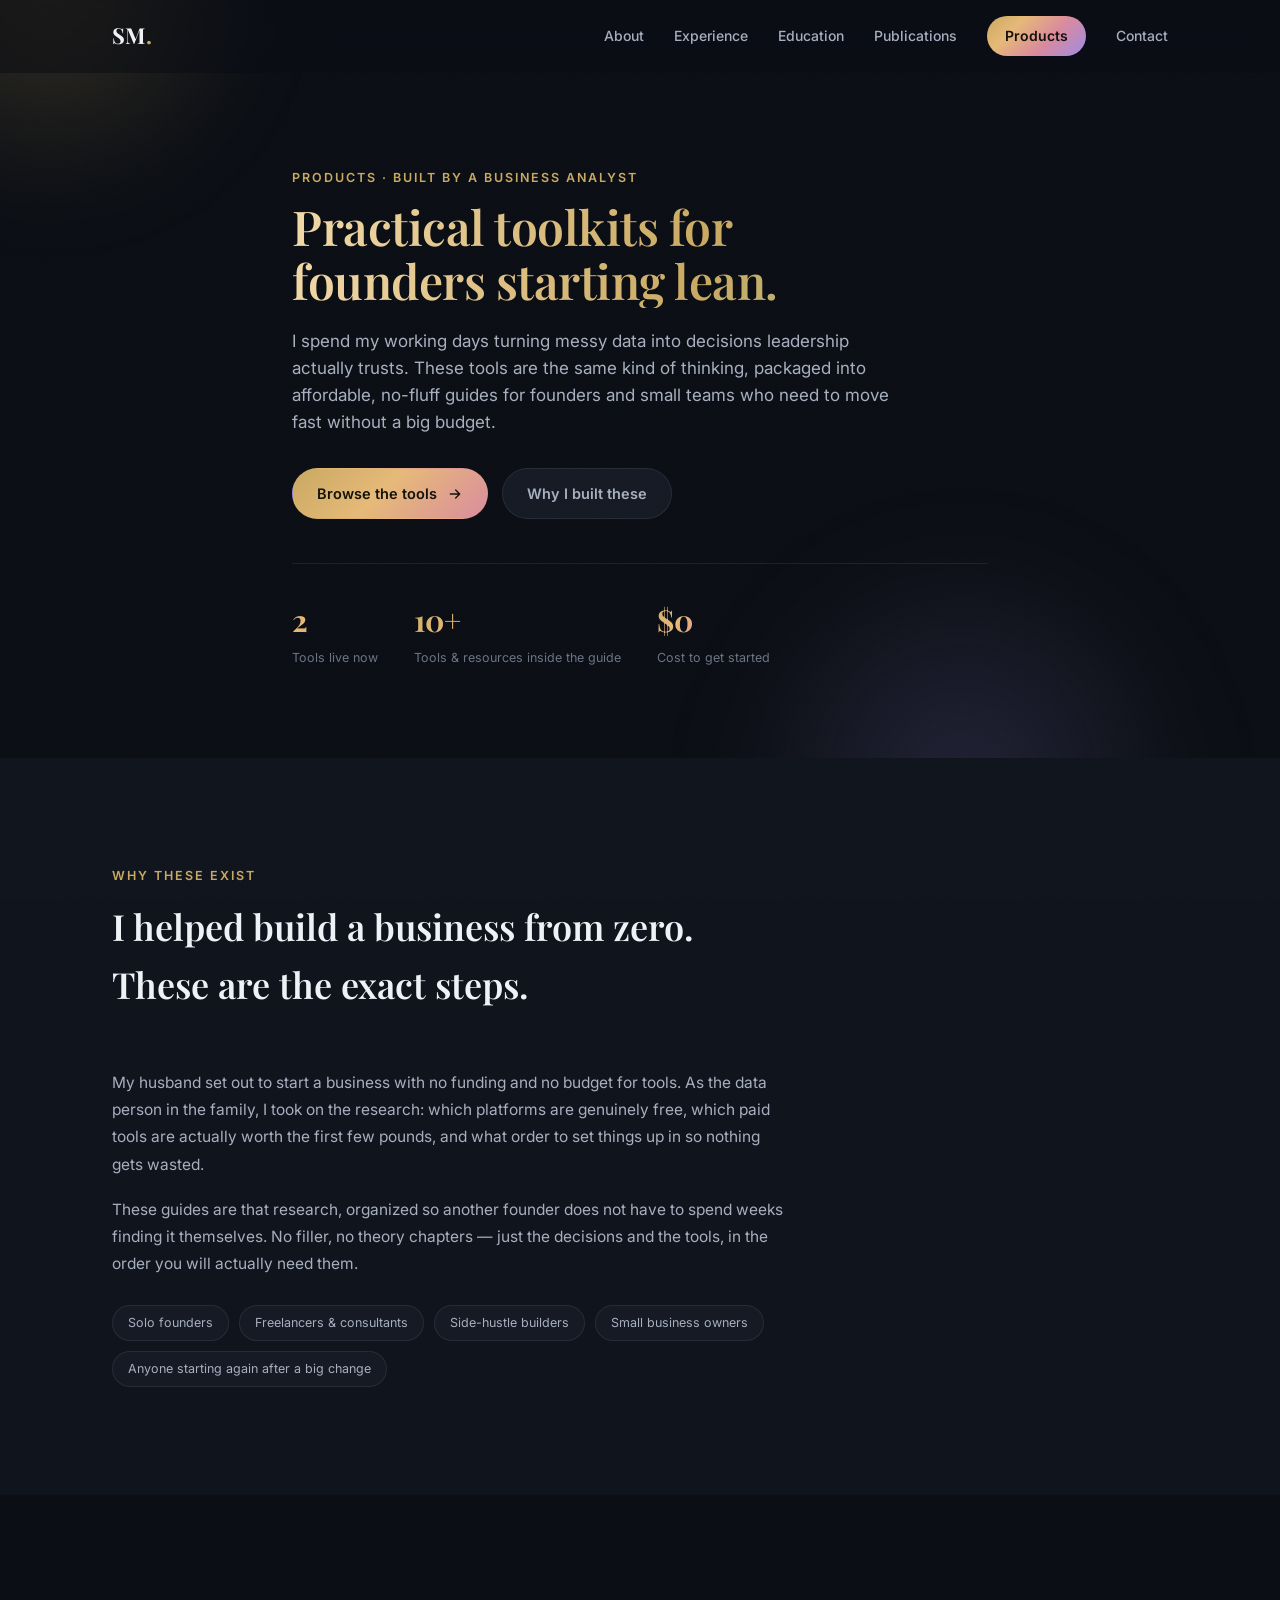
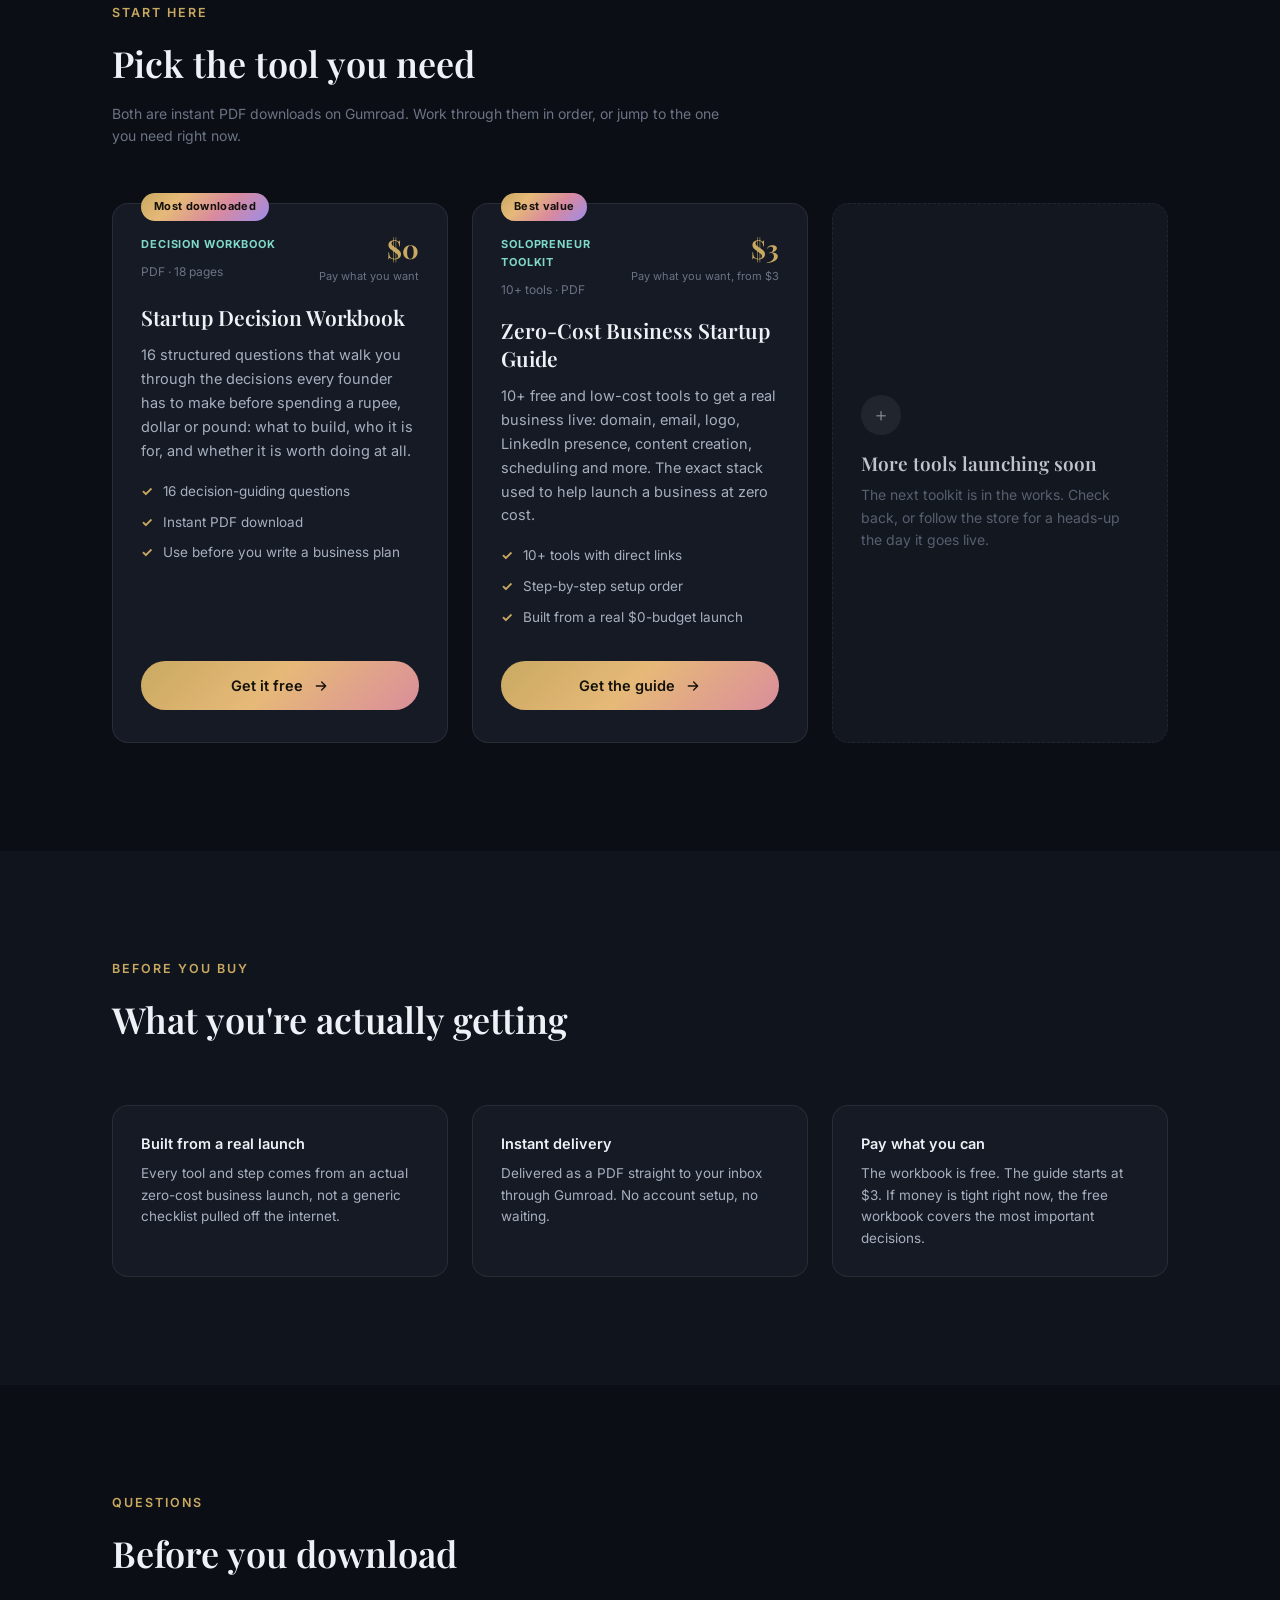
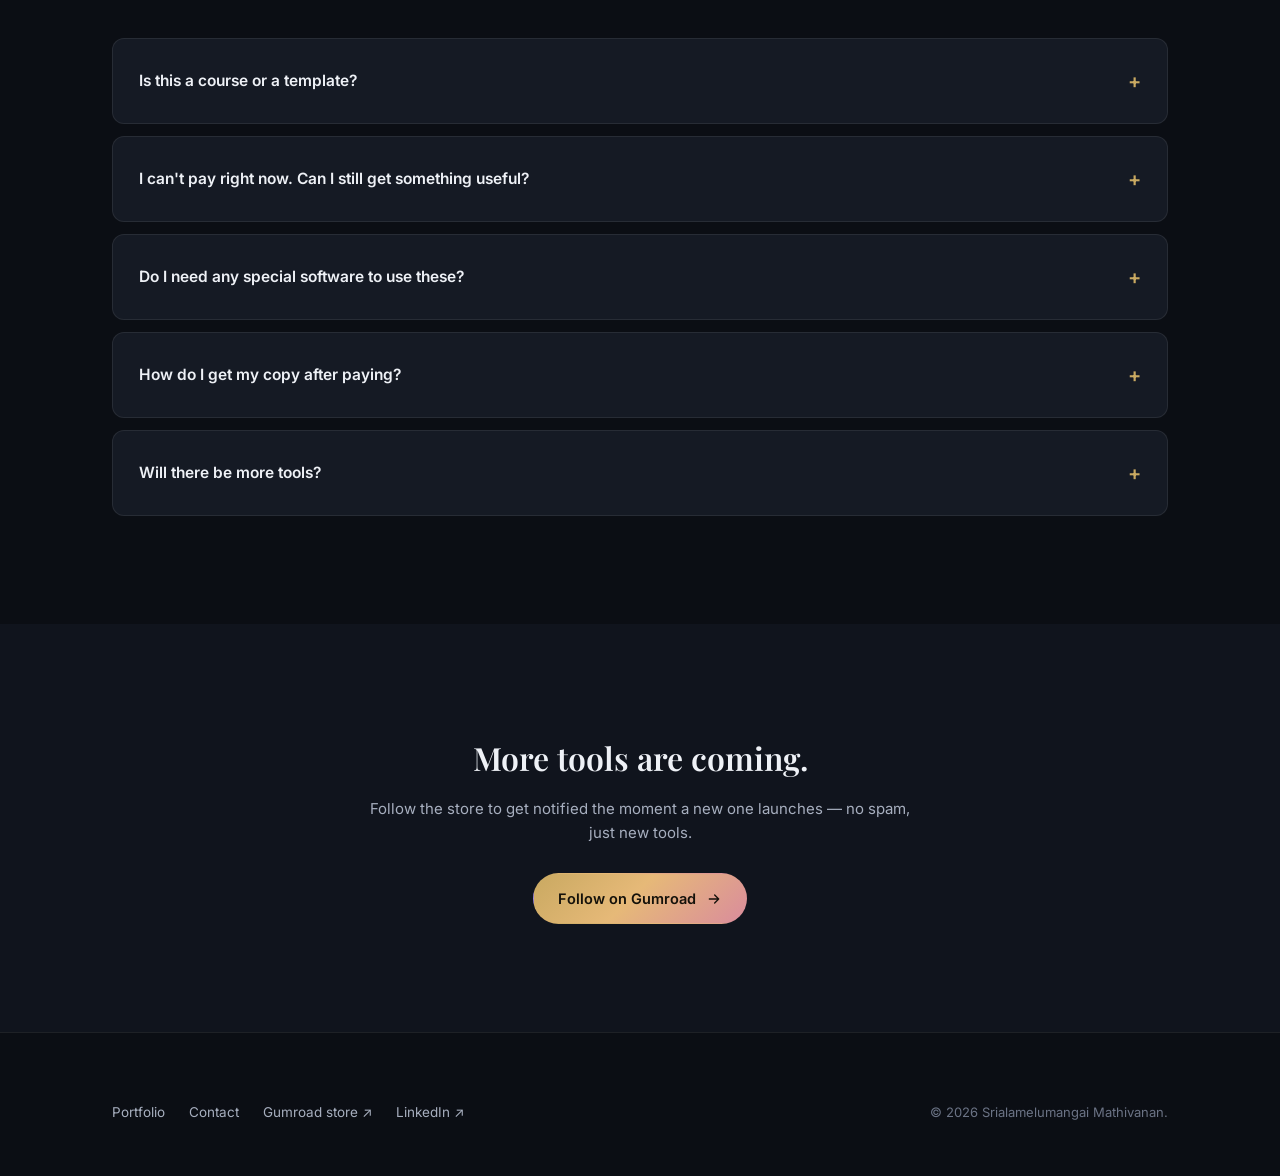
==== products.html @ 849a444c "Add files via upload" ====
<!DOCTYPE html>
<html lang="en">
<head>
<meta charset="UTF-8">
<meta name="viewport" content="width=device-width, initial-scale=1.0">
<title>Products — Srialamelumangai Mathivanan</title>
<meta name="description" content="Practical, low-cost toolkits for founders and small teams — built by a business analyst who spends her days turning complexity into clear decisions. Instant PDF downloads on Gumroad.">
<link rel="icon" href="data:image/svg+xml,%3Csvg xmlns='http://www.w3.org/2000/svg' viewBox='0 0 100 100'%3E%3Crect width='100' height='100' rx='20' fill='%230b0e14'/%3E%3Ctext x='50' y='68' font-size='52' font-family='Georgia,serif' fill='%23c9a961' text-anchor='middle'%3ESM%3C/text%3E%3C/svg%3E">
<link rel="preconnect" href="https://fonts.googleapis.com">
<link rel="preconnect" href="https://fonts.gstatic.com" crossorigin>
<link href="https://fonts.googleapis.com/css2?family=Playfair+Display:wght@500;600;700&family=Inter:wght@300;400;500;600;700&display=swap" rel="stylesheet">
<link rel="stylesheet" href="styles.css">
</head>
<body>

<div class="noise-overlay"></div>

<!-- ===== NAV ===== -->
<header class="site-header" id="siteHeader">
  <div class="container header-inner">
    <a href="index.html#top" class="brand">SM<span class="brand-dot">.</span></a>
    <nav class="main-nav" id="mainNav">
      <a href="index.html#about">About</a>
      <a href="index.html#experience">Experience</a>
      <a href="index.html#education">Education</a>
      <a href="index.html#publications">Publications</a>
      <a href="products.html" class="nav-cta">Products</a>
      <a href="index.html#contact">Contact</a>
    </nav>
    <button class="nav-toggle" id="navToggle" aria-label="Toggle navigation">
      <span></span><span></span><span></span>
    </button>
  </div>
</header>

<!-- ===== HERO ===== -->
<section class="hero prod-hero" id="top">
  <div class="hero-glow hero-glow-a" aria-hidden="true"></div>
  <div class="hero-glow hero-glow-b" aria-hidden="true"></div>

  <div class="container prod-hero-inner reveal">
    <p class="eyebrow">Products · Built by a business analyst</p>
    <h1 class="gradient-text">Practical toolkits for<br>founders starting lean.</h1>
    <p class="prod-hero-lede">
      I spend my working days turning messy data into decisions leadership actually trusts.
      These tools are the same kind of thinking, packaged into affordable, no-fluff guides
      for founders and small teams who need to move fast without a big budget.
    </p>

    <div class="hero-actions">
      <a href="#shop" class="btn btn-primary">
        Browse the tools
        <svg width="16" height="16" viewBox="0 0 24 24" fill="none" stroke="currentColor" stroke-width="2"><path d="M5 12h14M13 6l6 6-6 6" stroke-linecap="round" stroke-linejoin="round"/></svg>
      </a>
      <a href="#story" class="btn btn-outline">Why I built these</a>
    </div>

    <div class="prod-stats">
      <div class="prod-stat"><strong>2</strong><span>Tools live now</span></div>
      <div class="prod-stat"><strong>10+</strong><span>Tools &amp; resources inside the guide</span></div>
      <div class="prod-stat"><strong>$0</strong><span>Cost to get started</span></div>
    </div>
  </div>
</section>

<!-- ===== STORY ===== -->
<section class="section section-alt" id="story">
  <div class="container">
    <div class="section-head reveal">
      <p class="eyebrow">Why these exist</p>
      <h2>I helped build a business from zero. These are the exact steps.</h2>
    </div>

    <div class="prod-story-text reveal">
      <p>My husband set out to start a business with no funding and no budget for tools. As the data person in the family, I took on the research: which platforms are genuinely free, which paid tools are actually worth the first few pounds, and what order to set things up in so nothing gets wasted.</p>
      <p>These guides are that research, organized so another founder does not have to spend weeks finding it themselves. No filler, no theory chapters — just the decisions and the tools, in the order you will actually need them.</p>

      <div class="audience-row">
        <span>Solo founders</span>
        <span>Freelancers &amp; consultants</span>
        <span>Side-hustle builders</span>
        <span>Small business owners</span>
        <span>Anyone starting again after a big change</span>
      </div>
    </div>
  </div>
</section>

<!-- ===== SHOP ===== -->
<section class="section" id="shop">
  <div class="container">
    <div class="section-head reveal">
      <p class="eyebrow">Start here</p>
      <h2>Pick the tool you need</h2>
      <p class="section-note">Both are instant PDF downloads on Gumroad. Work through them in order, or jump to the one you need right now.</p>
    </div>

    <div class="prod-grid reveal" id="prodGrid">
      <!-- Rendered by products.js from the PRODUCTS array -->
    </div>
  </div>
</section>

<!-- ===== TRUST ===== -->
<section class="section section-alt">
  <div class="container">
    <div class="section-head reveal">
      <p class="eyebrow">Before you buy</p>
      <h2>What you're actually getting</h2>
    </div>

    <div class="trust-grid reveal">
      <div class="trust-item">
        <h4>Built from a real launch</h4>
        <p>Every tool and step comes from an actual zero-cost business launch, not a generic checklist pulled off the internet.</p>
      </div>
      <div class="trust-item">
        <h4>Instant delivery</h4>
        <p>Delivered as a PDF straight to your inbox through Gumroad. No account setup, no waiting.</p>
      </div>
      <div class="trust-item">
        <h4>Pay what you can</h4>
        <p>The workbook is free. The guide starts at $3. If money is tight right now, the free workbook covers the most important decisions.</p>
      </div>
    </div>
  </div>
</section>

<!-- ===== FAQ ===== -->
<section class="section" id="faq">
  <div class="container">
    <div class="section-head reveal">
      <p class="eyebrow">Questions</p>
      <h2>Before you download</h2>
    </div>

    <div class="faq-list reveal">
      <details class="faq-item">
        <summary>Is this a course or a template?</summary>
        <p>Neither, exactly. The workbook is a structured set of questions you answer for your own idea. The guide is a curated list of tools with direct links and a recommended setup order. Both are built to be used in an afternoon, not studied for weeks.</p>
      </details>
      <details class="faq-item">
        <summary>I can't pay right now. Can I still get something useful?</summary>
        <p>Yes. The Startup Decision Workbook is free — set the price to $0 at checkout. It covers the most important groundwork before you spend anything.</p>
      </details>
      <details class="faq-item">
        <summary>Do I need any special software to use these?</summary>
        <p>No. Both are PDFs you can read on your phone, tablet or computer. The guide links out to the actual tools, most of which have free tiers.</p>
      </details>
      <details class="faq-item">
        <summary>How do I get my copy after paying?</summary>
        <p>Gumroad emails you the download link immediately after checkout, and you can also access it any time from your Gumroad library.</p>
      </details>
      <details class="faq-item">
        <summary>Will there be more tools?</summary>
        <p>Yes — more toolkits are in progress. The fastest way to hear about a launch is to follow the store on Gumroad (link in the footer below).</p>
      </details>
    </div>
  </div>
</section>

<!-- ===== FOOTER CTA ===== -->
<section class="section section-alt">
  <div class="container prod-cta-band reveal">
    <h2>More tools are coming.</h2>
    <p>Follow the store to get notified the moment a new one launches — no spam, just new tools.</p>
    <a href="https://2618153416461.gumroad.com/" target="_blank" rel="noopener" class="btn btn-primary">
      Follow on Gumroad
      <svg width="16" height="16" viewBox="0 0 24 24" fill="none" stroke="currentColor" stroke-width="2"><path d="M5 12h14M13 6l6 6-6 6" stroke-linecap="round" stroke-linejoin="round"/></svg>
    </a>
  </div>
</section>

<!-- ===== SIMPLE FOOTER ===== -->
<footer class="simple-footer">
  <div class="container simple-footer-inner">
    <div class="simple-footer-links">
      <a href="index.html#top">Portfolio</a>
      <a href="index.html#contact">Contact</a>
      <a href="https://2618153416461.gumroad.com/" target="_blank" rel="noopener">Gumroad store ↗</a>
      <a href="https://www.linkedin.com/in/srialamelumangai" target="_blank" rel="noopener">LinkedIn ↗</a>
    </div>
    <p class="simple-footer-copy">© <span id="year"></span> Srialamelumangai Mathivanan.</p>
  </div>
</footer>

<script src="script.js"></script>
<script src="products.js"></script>
</body>
</html>
---- styles.css ----
/* ==================================================
   Srialamelumangai Mathivanan — Portfolio
   ================================================== */

:root {
  --bg: #0b0e14;
  --bg-alt: #10141d;
  --surface: #151a24;
  --surface-border: rgba(255,255,255,0.08);
  --text: #eef1f6;
  --text-dim: #a7afbf;
  --text-faint: #6b7385;
  --gold: #c9a961;
  --gold-soft: rgba(201,169,97,0.14);
  --teal: #7fd8c8;
  --rose: #d98a9e;
  --violet: #9d8ce8;
  --gradient-brand: linear-gradient(135deg, var(--gold) 0%, #e6b978 28%, var(--rose) 62%, var(--violet) 100%);
  --gradient-brand-soft: linear-gradient(135deg, rgba(201,169,97,0.16), rgba(157,140,232,0.12));
  --gradient-text: linear-gradient(100deg, #f2d9a8 0%, var(--gold) 30%, var(--teal) 70%, var(--violet) 100%);
  --font-display: 'Playfair Display', Georgia, serif;
  --font-body: 'Inter', -apple-system, BlinkMacSystemFont, 'Segoe UI', sans-serif;
  --container: 1120px;
  --radius: 16px;
}

* { box-sizing: border-box; }

html { scroll-behavior: smooth; }

body {
  margin: 0;
  background: var(--bg);
  color: var(--text);
  font-family: var(--font-body);
  font-weight: 400;
  line-height: 1.6;
  -webkit-font-smoothing: antialiased;
}

img { max-width: 100%; display: block; }

a { color: inherit; text-decoration: none; }

.container {
  max-width: var(--container);
  margin: 0 auto;
  padding: 0 32px;
}

.noise-overlay {
  position: fixed;
  inset: 0;
  pointer-events: none;
  z-index: 2;
  opacity: 0.035;
  background-image: url("data:image/svg+xml,%3Csvg xmlns='http://www.w3.org/2000/svg' width='120' height='120'%3E%3Cfilter id='n'%3E%3CfeTurbulence type='fractalNoise' baseFrequency='0.9' numOctaves='2' stitchTiles='stitch'/%3E%3C/filter%3E%3Crect width='100%25' height='100%25' filter='url(%23n)'/%3E%3C/svg%3E");
  mix-blend-mode: overlay;
}

.eyebrow {
  font-size: 12.5px;
  letter-spacing: 0.16em;
  text-transform: uppercase;
  color: var(--gold);
  font-weight: 600;
  margin: 0 0 12px;
}

h1, h2, h3 {
  font-family: var(--font-display);
  font-weight: 600;
  color: var(--text);
  margin: 0;
}

/* ---------- reveal-on-scroll ---------- */
.reveal {
  opacity: 0;
  transform: translateY(24px);
  transition: opacity 0.7s ease, transform 0.7s ease;
}
.reveal.is-visible {
  opacity: 1;
  transform: translateY(0);
}

/* ================= HEADER ================= */
.site-header {
  position: fixed;
  top: 0; left: 0; right: 0;
  z-index: 100;
  background: rgba(11,14,20,0.55);
  backdrop-filter: blur(14px) saturate(140%);
  -webkit-backdrop-filter: blur(14px) saturate(140%);
  border-bottom: 1px solid transparent;
  transition: border-color 0.3s ease, background 0.3s ease;
}
.site-header.scrolled {
  border-bottom-color: var(--surface-border);
  background: rgba(11,14,20,0.85);
}
.header-inner {
  display: flex;
  align-items: center;
  justify-content: space-between;
  height: 72px;
}
.brand {
  font-family: var(--font-display);
  font-size: 22px;
  font-weight: 700;
  letter-spacing: 0.02em;
}
.brand-dot { color: var(--gold); }

.main-nav {
  display: flex;
  align-items: center;
  gap: 30px;
}
.main-nav a {
  font-size: 14px;
  font-weight: 500;
  color: var(--text-dim);
  transition: color 0.2s ease;
  position: relative;
}
.main-nav a:hover { color: var(--text); }
.main-nav a.nav-cta {
  color: #14110a;
  background: var(--gradient-brand);
  padding: 9px 18px;
  border-radius: 999px;
  font-weight: 600;
}
.main-nav a.nav-cta:hover { color: #14110a; filter: brightness(1.08); }

.nav-toggle {
  display: none;
  flex-direction: column;
  justify-content: center;
  gap: 5px;
  width: 40px;
  height: 40px;
  background: none;
  border: none;
  cursor: pointer;
}
.nav-toggle span {
  display: block;
  height: 2px;
  background: var(--text);
  border-radius: 2px;
  transition: transform 0.25s ease, opacity 0.25s ease;
}

/* ================= HERO ================= */
.hero {
  position: relative;
  padding: 168px 0 96px;
  overflow: hidden;
}
.hero-bg-pattern {
  position: absolute;
  top: 50%; right: -10%;
  transform: translateY(-50%);
  width: 720px; height: 720px;
  color: var(--surface-border);
  opacity: 0.55;
  z-index: 0;
  pointer-events: none;
}
.hero-glow {
  position: absolute;
  z-index: 0;
  pointer-events: none;
  border-radius: 50%;
  filter: blur(50px);
  will-change: auto;
}
.hero-glow-a {
  top: -220px; left: -160px;
  width: 420px; height: 420px;
  background: radial-gradient(circle, rgba(201,169,97,0.24), transparent 70%);
}
.hero-glow-b {
  bottom: -260px; right: 6%;
  width: 480px; height: 480px;
  background: radial-gradient(circle, rgba(157,140,232,0.18), transparent 70%);
}
.hero-inner {
  position: relative;
  z-index: 1;
  display: grid;
  grid-template-columns: 1.15fr 0.85fr;
  gap: 56px;
  align-items: center;
}
.eyebrow { }
.hero-text h1 {
  font-size: 52px;
  line-height: 1.08;
  letter-spacing: -0.01em;
  margin-bottom: 22px;
}
.gradient-text {
  background: var(--gradient-text);
  background-size: 200% auto;
  -webkit-background-clip: text;
  background-clip: text;
  color: transparent;
  animation: gradientShift 9s ease-in-out infinite;
}
@keyframes gradientShift {
  0%, 100% { background-position: 0% center; }
  50% { background-position: 100% center; }
}
@media (prefers-reduced-motion: reduce) {
  .gradient-text { animation: none; }
}
.hero-lede {
  font-size: 17px;
  color: var(--text-dim);
  max-width: 560px;
  margin: 0 0 18px;
}
.hero-meta {
  font-size: 14px;
  color: var(--text-faint);
  margin: 0 0 32px;
}

.hero-actions {
  display: flex;
  align-items: center;
  gap: 14px;
  flex-wrap: wrap;
  margin-bottom: 30px;
}
.btn {
  display: inline-flex;
  align-items: center;
  gap: 10px;
  padding: 13px 24px;
  border-radius: 999px;
  font-size: 14.5px;
  font-weight: 600;
  transition: transform 0.2s ease, filter 0.2s ease, background 0.2s ease;
  border: 1px solid transparent;
}
.btn-primary {
  background: var(--gradient-brand);
  background-size: 180% auto;
  background-position: 0% center;
  color: #14110a;
  transition: transform 0.2s ease, filter 0.2s ease, background-position 0.4s ease;
}
.btn-primary:hover { transform: translateY(-2px); filter: brightness(1.06); background-position: 100% center; }
.btn-icon {
  width: 46px; height: 46px;
  padding: 0;
  justify-content: center;
  border: 1px solid var(--surface-border);
  color: var(--text-dim);
  background: var(--surface);
}
.btn-icon:hover { color: var(--gold); border-color: var(--gold); transform: translateY(-2px); }
.btn-outline {
  background: var(--surface);
  border: 1px solid var(--surface-border);
  color: var(--text-dim);
}
.btn-outline:hover { color: var(--gold); border-color: var(--gold); transform: translateY(-2px); }

.hero-tools {
  display: flex;
  flex-wrap: wrap;
  gap: 10px;
}
.hero-tools span {
  font-size: 12.5px;
  color: var(--text-faint);
  border: 1px solid var(--surface-border);
  padding: 6px 13px;
  border-radius: 999px;
}

.hero-photo {
  position: relative;
  display: flex;
  justify-content: center;
}
.photo-frame {
  position: relative;
  width: 100%;
  max-width: 380px;
  aspect-ratio: 4/5;
  border-radius: 20px;
  overflow: hidden;
  border: 1px solid var(--surface-border);
  box-shadow: 0 30px 70px -20px rgba(0,0,0,0.6), 0 0 0 1px rgba(201,169,97,0.06);
}
.photo-frame::after {
  content: "";
  position: absolute;
  inset: 0;
  background: linear-gradient(180deg, rgba(11,14,20,0) 55%, rgba(11,14,20,0.55) 100%);
}
.photo-frame img {
  width: 100%;
  height: 100%;
  object-fit: cover;
}
.photo-badge {
  position: absolute;
  bottom: -22px;
  left: -22px;
  background: var(--surface);
  border: 1px solid var(--surface-border);
  border-radius: 14px;
  padding: 16px 18px;
  display: flex;
  align-items: center;
  gap: 12px;
  box-shadow: 0 20px 40px -12px rgba(0,0,0,0.55);
}
.photo-badge strong {
  font-family: var(--font-display);
  font-size: 30px;
  line-height: 1;
  background: var(--gradient-brand);
  -webkit-background-clip: text;
  background-clip: text;
  color: transparent;
}
.photo-badge span {
  font-size: 11.5px;
  color: var(--text-dim);
  line-height: 1.3;
}

.scroll-cue {
  position: relative;
  z-index: 1;
  display: flex;
  justify-content: center;
  margin-top: 64px;
}
.scroll-cue span {
  width: 1px; height: 46px;
  background: linear-gradient(var(--gold), transparent);
  display: block;
  position: relative;
}
.scroll-cue span::after {
  content: "";
  position: absolute;
  bottom: 0; left: 50%;
  transform: translateX(-50%);
  width: 6px; height: 6px;
  border-radius: 50%;
  background: var(--gold);
}

/* ================= SECTIONS ================= */
.section {
  padding: 108px 0;
  position: relative;
}
.section-alt {
  background: var(--bg-alt);
}
.section-head {
  max-width: 620px;
  margin-bottom: 56px;
}
.section-head h2 {
  font-size: 36px;
}
.section-note {
  margin-top: 10px;
  font-size: 14px;
  color: var(--text-faint);
}
.section-note a {
  color: var(--teal);
  border-bottom: 1px solid rgba(127,216,200,0.35);
}
.section-note a:hover { color: var(--gold); border-color: var(--gold); }

/* ---------- Timeline ---------- */
.timeline {
  position: relative;
  padding-left: 32px;
  border-left: 1px solid var(--surface-border);
}
.timeline-item {
  position: relative;
  padding-bottom: 48px;
}
.timeline-item:last-child { padding-bottom: 0; }
.timeline-marker {
  position: absolute;
  left: -37.5px;
  top: 8px;
  width: 13px; height: 13px;
  border-radius: 50%;
  background: var(--gradient-brand);
  box-shadow: 0 0 0 3px var(--bg), 0 0 14px rgba(201,169,97,0.5);
}
.timeline-card {
  background: var(--surface);
  border: 1px solid var(--surface-border);
  border-radius: var(--radius);
  padding: 30px 32px;
  transition: border-color 0.25s ease, transform 0.25s ease;
}
.timeline-card:hover {
  border-color: rgba(201,169,97,0.35);
  transform: translateY(-2px);
}
.tc-head {
  display: flex;
  justify-content: space-between;
  align-items: flex-start;
  gap: 20px;
  flex-wrap: wrap;
  margin-bottom: 14px;
}
.tc-head h3 {
  font-size: 20px;
  margin-bottom: 4px;
}
.tc-org {
  margin: 0;
  color: var(--gold);
  font-size: 14.5px;
  font-weight: 500;
}
.tc-client {
  color: var(--text-faint);
  font-weight: 400;
}
.tc-meta {
  text-align: right;
  flex-shrink: 0;
}
.tc-date {
  display: block;
  font-size: 13px;
  font-weight: 600;
  color: var(--text);
}
.tc-loc {
  display: block;
  font-size: 12.5px;
  color: var(--text-faint);
}
.tc-summary {
  color: var(--text-dim);
  font-size: 14.5px;
  margin: 0 0 16px;
}
.tc-list {
  margin: 0;
  padding-left: 20px;
  color: var(--text-dim);
  font-size: 14.5px;
}
.tc-list li { margin-bottom: 9px; }
.tc-list li:last-child { margin-bottom: 0; }
.tc-list li::marker { color: var(--gold); }

/* ---------- Education ---------- */
.grid-2 {
  display: grid;
  grid-template-columns: 1fr 1fr;
  gap: 24px;
}
.edu-card {
  background: var(--surface);
  border: 1px solid var(--surface-border);
  border-radius: var(--radius);
  padding: 30px 32px;
}
.edu-card-top {
  display: flex;
  justify-content: space-between;
  align-items: flex-start;
  gap: 12px;
  margin-bottom: 10px;
}
.edu-card-top h3 {
  font-size: 19px;
  line-height: 1.3;
}
.pill {
  flex-shrink: 0;
  font-size: 11.5px;
  font-weight: 600;
  padding: 5px 12px;
  border-radius: 999px;
  white-space: nowrap;
}
.pill-gold {
  background: var(--gold-soft);
  color: var(--gold);
  border: 1px solid rgba(201,169,97,0.3);
}
.edu-org {
  color: var(--text-dim);
  font-size: 14.5px;
  margin: 0 0 6px;
}
.edu-meta {
  color: var(--text-faint);
  font-size: 13px;
  margin: 0;
}

.honors {
  display: grid;
  grid-template-columns: 1fr 1fr;
  gap: 24px;
  margin-top: 40px;
  padding-top: 36px;
  border-top: 1px solid var(--surface-border);
}
.honors-col h4 {
  font-family: var(--font-body);
  font-size: 13px;
  text-transform: uppercase;
  letter-spacing: 0.1em;
  color: var(--text-faint);
  margin: 0 0 14px;
}
.honors-col ul {
  margin: 0;
  padding-left: 18px;
  color: var(--text-dim);
  font-size: 14.5px;
}
.honors-col li { margin-bottom: 8px; }
.honors-col li::marker { color: var(--gold); }

/* ---------- Training ---------- */
.train-card {
  background: var(--surface);
  border: 1px solid var(--surface-border);
  border-radius: var(--radius);
  padding: 30px 32px;
}
.train-date {
  font-size: 12.5px;
  font-weight: 600;
  color: var(--gold);
  letter-spacing: 0.04em;
  margin: 0 0 10px;
}
.train-card h3 {
  font-size: 19px;
  margin-bottom: 6px;
}
.train-org {
  color: var(--text-dim);
  font-size: 14px;
  margin: 0 0 16px;
}

/* ---------- Certifications ---------- */
.cert-grid {
  list-style: none;
  margin: 0;
  padding: 0;
  display: grid;
  grid-template-columns: repeat(2, 1fr);
  gap: 16px;
}
.cert-card {
  display: flex;
  align-items: center;
  gap: 14px;
  background: var(--surface);
  border: 1px solid var(--surface-border);
  border-radius: 12px;
  padding: 20px 22px;
  font-size: 14.5px;
  color: var(--text);
  transition: border-color 0.2s ease, transform 0.2s ease;
}
.cert-card:hover {
  border-color: rgba(201,169,97,0.35);
  transform: translateY(-2px);
}
.cert-icon {
  color: var(--gold);
  font-size: 11px;
  flex-shrink: 0;
}

/* ---------- Publications ---------- */
.pub-list {
  display: flex;
  flex-direction: column;
  gap: 14px;
}
.pub-card {
  display: flex;
  align-items: center;
  justify-content: space-between;
  gap: 20px;
  background: var(--surface);
  border: 1px solid var(--surface-border);
  border-radius: var(--radius);
  padding: 26px 30px;
  transition: border-color 0.2s ease, transform 0.2s ease, background 0.2s ease;
}
a.pub-card:hover {
  border-color: rgba(201,169,97,0.35);
  transform: translateY(-2px);
  background: var(--gold-soft);
}
.pub-card h3 {
  font-size: 17px;
  line-height: 1.4;
  margin-bottom: 6px;
}
.pub-text p {
  margin: 0;
  font-size: 13.5px;
  color: var(--text-faint);
}
.pub-arrow {
  font-size: 20px;
  color: var(--gold);
  flex-shrink: 0;
}
.pub-card-static {
  opacity: 0.75;
}

/* ---------- Skills ---------- */
.skills-grid {
  display: grid;
  grid-template-columns: repeat(2, 1fr);
  gap: 24px;
  margin-bottom: 40px;
}
.skill-group {
  background: var(--surface);
  border: 1px solid var(--surface-border);
  border-radius: var(--radius);
  padding: 26px 28px;
}
.skill-group h4 {
  font-family: var(--font-body);
  font-size: 13.5px;
  color: var(--gold);
  font-weight: 600;
  margin: 0 0 10px;
}
.skill-group p {
  margin: 0;
  font-size: 14px;
  color: var(--text-dim);
  line-height: 1.7;
}
.lang-row {
  display: flex;
  gap: 32px;
  flex-wrap: wrap;
  padding-top: 32px;
  border-top: 1px solid var(--surface-border);
  font-size: 14px;
  color: var(--text-dim);
}
.lang-row strong { color: var(--text); }

/* ================= FOOTER ================= */
.footer {
  position: relative;
  padding: 120px 0 48px;
  background: linear-gradient(180deg, var(--bg) 0%, #06070b 100%);
  border-top: 1px solid var(--surface-border);
  overflow: hidden;
}
.footer-glow {
  position: absolute;
  top: -140px; left: 50%;
  transform: translateX(-50%);
  width: 760px; height: 400px;
  background: radial-gradient(ellipse, rgba(201,169,97,0.14) 0%, rgba(157,140,232,0.08) 45%, transparent 75%);
  filter: blur(40px);
  pointer-events: none;
  z-index: 0;
}
.footer-inner {
  position: relative;
  z-index: 1;
}
.footer-top {
  display: grid;
  grid-template-columns: 1fr 1fr;
  gap: 64px;
  align-items: start;
  margin-bottom: 72px;
  text-align: left;
}
.footer-text h2 {
  font-size: 40px;
  margin: 6px 0 16px;
  line-height: 1.2;
}
.footer-lede {
  color: var(--text-dim);
  font-size: 15px;
  max-width: 420px;
  margin: 0 0 30px;
}
.footer .hero-actions { margin-bottom: 0; }

/* ---------- Contact form ---------- */
.contact-form {
  border-radius: var(--radius);
  padding: 32px;
  position: relative;
  border: 1px solid transparent;
  background:
    linear-gradient(var(--surface), var(--surface)) padding-box,
    var(--gradient-brand-soft) border-box;
}
.form-row {
  margin-bottom: 18px;
}
.form-row label {
  display: block;
  font-size: 12.5px;
  font-weight: 600;
  letter-spacing: 0.04em;
  text-transform: uppercase;
  color: var(--text-faint);
  margin-bottom: 8px;
}
.form-row input {
  width: 100%;
  background: var(--bg-alt);
  border: 1px solid var(--surface-border);
  border-radius: 10px;
  padding: 13px 15px;
  font-family: var(--font-body);
  font-size: 14.5px;
  color: var(--text);
  transition: border-color 0.2s ease, box-shadow 0.2s ease;
}
.form-row input::placeholder { color: var(--text-faint); }
.form-row input:focus {
  outline: none;
  border-color: var(--gold);
  box-shadow: 0 0 0 3px var(--gold-soft);
}
.btn-form {
  width: 100%;
  justify-content: center;
  margin-top: 4px;
  cursor: pointer;
  font-family: var(--font-body);
  font-size: 14.5px;
  border: none;
}
.btn-form:disabled { opacity: 0.6; cursor: not-allowed; transform: none; }
.form-status {
  min-height: 18px;
  font-size: 13px;
  margin: 0 0 14px;
}
.form-status.is-pending { color: var(--text-faint); }
.form-status.is-success { color: var(--teal); }
.form-status.is-error { color: var(--rose); }

.footer-copy {
  text-align: center;
  font-size: 13px;
  color: var(--text-faint);
  margin: 0;
}

/* ================= PRODUCTS TEASER (index.html) ================= */
.teaser-grid {
  display: grid;
  grid-template-columns: repeat(3, 1fr);
  gap: 24px;
}
.teaser-card {
  display: flex;
  flex-direction: column;
  background: var(--surface);
  border: 1px solid var(--surface-border);
  border-radius: var(--radius);
  padding: 28px 26px;
  transition: border-color 0.25s ease, transform 0.25s ease, background 0.25s ease;
}
.teaser-card:hover {
  border-color: rgba(201,169,97,0.4);
  transform: translateY(-4px);
}
.teaser-top {
  display: flex;
  justify-content: space-between;
  align-items: center;
  margin-bottom: 14px;
}
.teaser-tag {
  font-size: 11px;
  font-weight: 600;
  letter-spacing: 0.08em;
  text-transform: uppercase;
  color: var(--text-faint);
}
.teaser-price {
  font-family: var(--font-display);
  font-size: 15px;
  font-weight: 700;
  color: var(--gold);
}
.teaser-card h3 {
  font-size: 19px;
  margin-bottom: 10px;
}
.teaser-card p {
  color: var(--text-dim);
  font-size: 14px;
  margin: 0 0 20px;
  flex-grow: 1;
}
.teaser-link {
  font-size: 14px;
  font-weight: 600;
  color: var(--gold);
}
.teaser-card-more {
  border-style: dashed;
  justify-content: center;
}
.teaser-more-inner { text-align: center; }
.teaser-more-icon {
  display: inline-flex;
  align-items: center;
  justify-content: center;
  width: 40px; height: 40px;
  border-radius: 50%;
  background: var(--gold-soft);
  color: var(--gold);
  font-size: 20px;
  margin-bottom: 14px;
}
.teaser-card-more p { margin-bottom: 18px; }

/* ================= PRODUCTS PAGE (products.html) ================= */
.prod-hero {
  position: relative;
  padding: 168px 0 88px;
  overflow: hidden;
}
.prod-hero .hero-glow { }
.prod-hero-inner {
  position: relative;
  z-index: 1;
  max-width: 760px;
}
.prod-hero h1 {
  font-size: 48px;
  line-height: 1.12;
  letter-spacing: -0.01em;
  margin-bottom: 20px;
}
.prod-hero-lede {
  font-size: 17px;
  color: var(--text-dim);
  max-width: 620px;
  margin: 0 0 32px;
}
.prod-stats {
  display: flex;
  flex-wrap: wrap;
  gap: 36px;
  margin-top: 44px;
  padding-top: 32px;
  border-top: 1px solid var(--surface-border);
}
.prod-stat strong {
  display: block;
  font-family: var(--font-display);
  font-size: 30px;
  background: var(--gradient-brand);
  -webkit-background-clip: text;
  background-clip: text;
  color: transparent;
}
.prod-stat span {
  font-size: 12.5px;
  color: var(--text-faint);
}

/* ---------- Story ---------- */
.prod-story-text {
  max-width: 680px;
}
.prod-story-text p {
  color: var(--text-dim);
  font-size: 15.5px;
  line-height: 1.75;
  margin: 0 0 18px;
}
.audience-row {
  display: flex;
  flex-wrap: wrap;
  gap: 10px;
  margin-top: 28px;
}
.audience-row span {
  font-size: 12.5px;
  color: var(--text-dim);
  border: 1px solid var(--surface-border);
  background: var(--surface);
  padding: 7px 15px;
  border-radius: 999px;
}

/* ---------- Shop / product grid ---------- */
.prod-grid {
  display: grid;
  grid-template-columns: repeat(3, 1fr);
  gap: 24px;
}
.prod-card {
  position: relative;
  display: flex;
  flex-direction: column;
  background: var(--surface);
  border: 1px solid var(--surface-border);
  border-radius: var(--radius);
  padding: 32px 28px;
  transition: border-color 0.25s ease, transform 0.25s ease;
}
.prod-card:hover {
  border-color: rgba(201,169,97,0.4);
  transform: translateY(-4px);
}
.prod-badge {
  position: absolute;
  top: -11px;
  left: 28px;
  background: var(--gradient-brand);
  color: #14110a;
  font-size: 11px;
  font-weight: 700;
  letter-spacing: 0.03em;
  padding: 5px 13px;
  border-radius: 999px;
}
.prod-card-top {
  display: flex;
  justify-content: space-between;
  align-items: flex-start;
  gap: 12px;
  margin-bottom: 16px;
}
.prod-tag {
  display: block;
  font-size: 11px;
  font-weight: 700;
  letter-spacing: 0.08em;
  text-transform: uppercase;
  color: var(--teal);
  margin-bottom: 4px;
}
.prod-format {
  font-size: 12px;
  color: var(--text-faint);
}
.prod-price {
  flex-shrink: 0;
  text-align: right;
}
.prod-price strong {
  display: block;
  font-family: var(--font-display);
  font-size: 26px;
  color: var(--gold);
  line-height: 1;
}
.prod-price span {
  font-size: 11px;
  color: var(--text-faint);
}
.prod-card h3 {
  font-size: 21px;
  margin-bottom: 12px;
  line-height: 1.3;
}
.prod-card-desc {
  color: var(--text-dim);
  font-size: 14.5px;
  line-height: 1.65;
  margin: 0 0 18px;
}
.prod-features {
  list-style: none;
  margin: 0 0 24px;
  padding: 0;
  flex-grow: 1;
}
.prod-features li {
  position: relative;
  padding-left: 22px;
  font-size: 13.5px;
  color: var(--text-dim);
  margin-bottom: 9px;
}
.prod-features li::before {
  content: "✓";
  position: absolute;
  left: 0;
  color: var(--gold);
  font-weight: 700;
}
.prod-card-btn {
  width: 100%;
  justify-content: center;
  border: none;
  cursor: pointer;
}

.prod-card-coming {
  align-items: flex-start;
  justify-content: center;
  border-style: dashed;
  opacity: 0.8;
}
.prod-coming-icon {
  width: 40px; height: 40px;
  border-radius: 50%;
  display: flex;
  align-items: center;
  justify-content: center;
  background: var(--surface-border);
  color: var(--text-dim);
  font-size: 18px;
  margin-bottom: 16px;
}
.prod-card-coming h3 { font-size: 19px; margin-bottom: 8px; }
.prod-card-coming p { color: var(--text-faint); font-size: 14px; margin: 0; }

/* ---------- Trust row ---------- */
.trust-grid {
  display: grid;
  grid-template-columns: repeat(3, 1fr);
  gap: 24px;
}
.trust-item {
  background: var(--surface);
  border: 1px solid var(--surface-border);
  border-radius: var(--radius);
  padding: 26px 28px;
}
.trust-item h4 {
  font-family: var(--font-body);
  font-size: 14.5px;
  color: var(--text);
  font-weight: 600;
  margin: 0 0 8px;
}
.trust-item p {
  margin: 0;
  font-size: 13.5px;
  color: var(--text-dim);
  line-height: 1.6;
}

/* ---------- FAQ ---------- */
.faq-list {
  display: flex;
  flex-direction: column;
  gap: 12px;
}
.faq-item {
  background: var(--surface);
  border: 1px solid var(--surface-border);
  border-radius: 12px;
  padding: 6px 26px;
}
.faq-item summary {
  list-style: none;
  cursor: pointer;
  padding: 20px 0;
  font-size: 15.5px;
  font-weight: 600;
  color: var(--text);
  display: flex;
  justify-content: space-between;
  align-items: center;
  gap: 16px;
}
.faq-item summary::-webkit-details-marker { display: none; }
.faq-item summary::after {
  content: "+";
  font-size: 20px;
  color: var(--gold);
  flex-shrink: 0;
  transition: transform 0.2s ease;
}
.faq-item[open] summary::after { transform: rotate(45deg); }
.faq-item p {
  margin: 0 0 20px;
  color: var(--text-dim);
  font-size: 14.5px;
  line-height: 1.7;
}

/* ---------- Products footer CTA ---------- */
.prod-cta-band {
  text-align: center;
  max-width: 620px;
  margin: 0 auto;
}
.prod-cta-band h2 { font-size: 32px; margin-bottom: 14px; }
.prod-cta-band p { color: var(--text-dim); font-size: 15px; margin: 0 0 28px; }
.prod-cta-band .btn { margin: 0 auto; }

.simple-footer {
  padding: 56px 0 40px;
  border-top: 1px solid var(--surface-border);
  background: var(--bg);
}
.simple-footer-inner {
  display: flex;
  justify-content: space-between;
  align-items: center;
  flex-wrap: wrap;
  gap: 16px;
}
.simple-footer-links {
  display: flex;
  gap: 24px;
  flex-wrap: wrap;
}
.simple-footer-links a {
  font-size: 13.5px;
  color: var(--text-dim);
}
.simple-footer-links a:hover { color: var(--gold); }
.simple-footer-copy {
  font-size: 13px;
  color: var(--text-faint);
}

/* ================= RESPONSIVE ================= */
@media (max-width: 860px) {
  .hero-inner {
    grid-template-columns: 1fr;
    gap: 48px;
  }
  .hero-photo { order: -1; max-width: 300px; margin: 0 auto; }
  .hero-text h1 { font-size: 40px; }
  .grid-2, .skills-grid, .honors, .cert-grid { grid-template-columns: 1fr; }
  .teaser-grid, .prod-grid, .trust-grid { grid-template-columns: 1fr; }
  .prod-hero h1 { font-size: 36px; }
  .simple-footer-inner { flex-direction: column; text-align: center; justify-content: center; }
  .footer-top { grid-template-columns: 1fr; gap: 44px; text-align: center; }
  .footer-lede { margin-left: auto; margin-right: auto; }
  .footer .hero-actions { justify-content: center; }

  .main-nav {
    position: fixed;
    top: 72px; left: 0; right: 0;
    flex-direction: column;
    align-items: flex-start;
    gap: 4px;
    background: rgba(11,14,20,0.97);
    backdrop-filter: blur(14px);
    padding: 18px 32px 28px;
    border-bottom: 1px solid var(--surface-border);
    transform: translateY(-140%);
    opacity: 0;
    transition: transform 0.3s ease, opacity 0.3s ease;
  }
  .main-nav.open { transform: translateY(0); opacity: 1; }
  .main-nav a { padding: 10px 0; width: 100%; }
  .main-nav a.nav-cta { width: auto; margin-top: 8px; }
  .nav-toggle { display: flex; }
}

@media (max-width: 560px) {
  .container { padding: 0 20px; }
  .hero { padding: 140px 0 72px; }
  .hero-text h1 { font-size: 32px; }
  .section { padding: 72px 0; }
  .section-head h2 { font-size: 28px; }
  .timeline { padding-left: 24px; }
  .timeline-marker { left: -29.5px; }
  .timeline-card, .edu-card, .train-card { padding: 24px; }
  .footer-text h2 { font-size: 26px; }
  .prod-hero { padding: 140px 0 64px; }
  .prod-hero h1 { font-size: 30px; }
  .prod-card, .trust-item { padding: 24px; }
  .prod-cta-band h2 { font-size: 26px; }
}
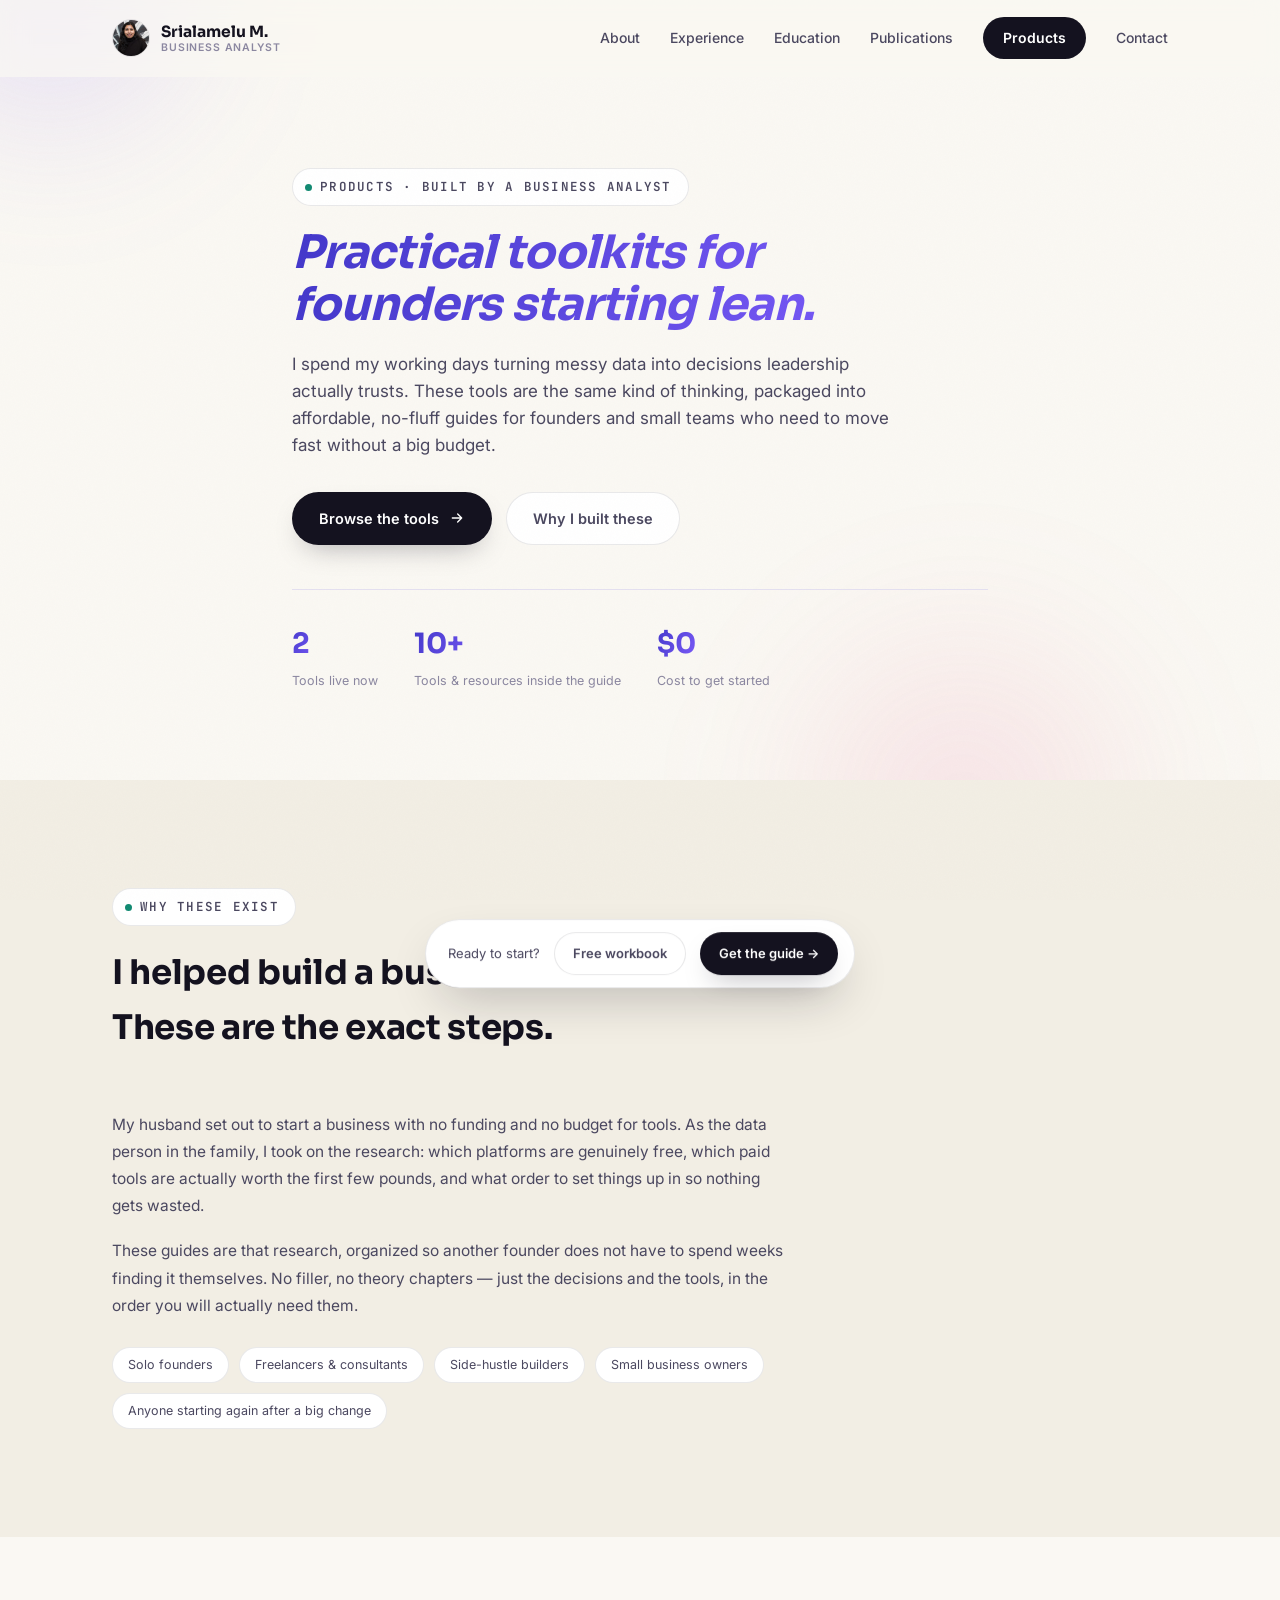
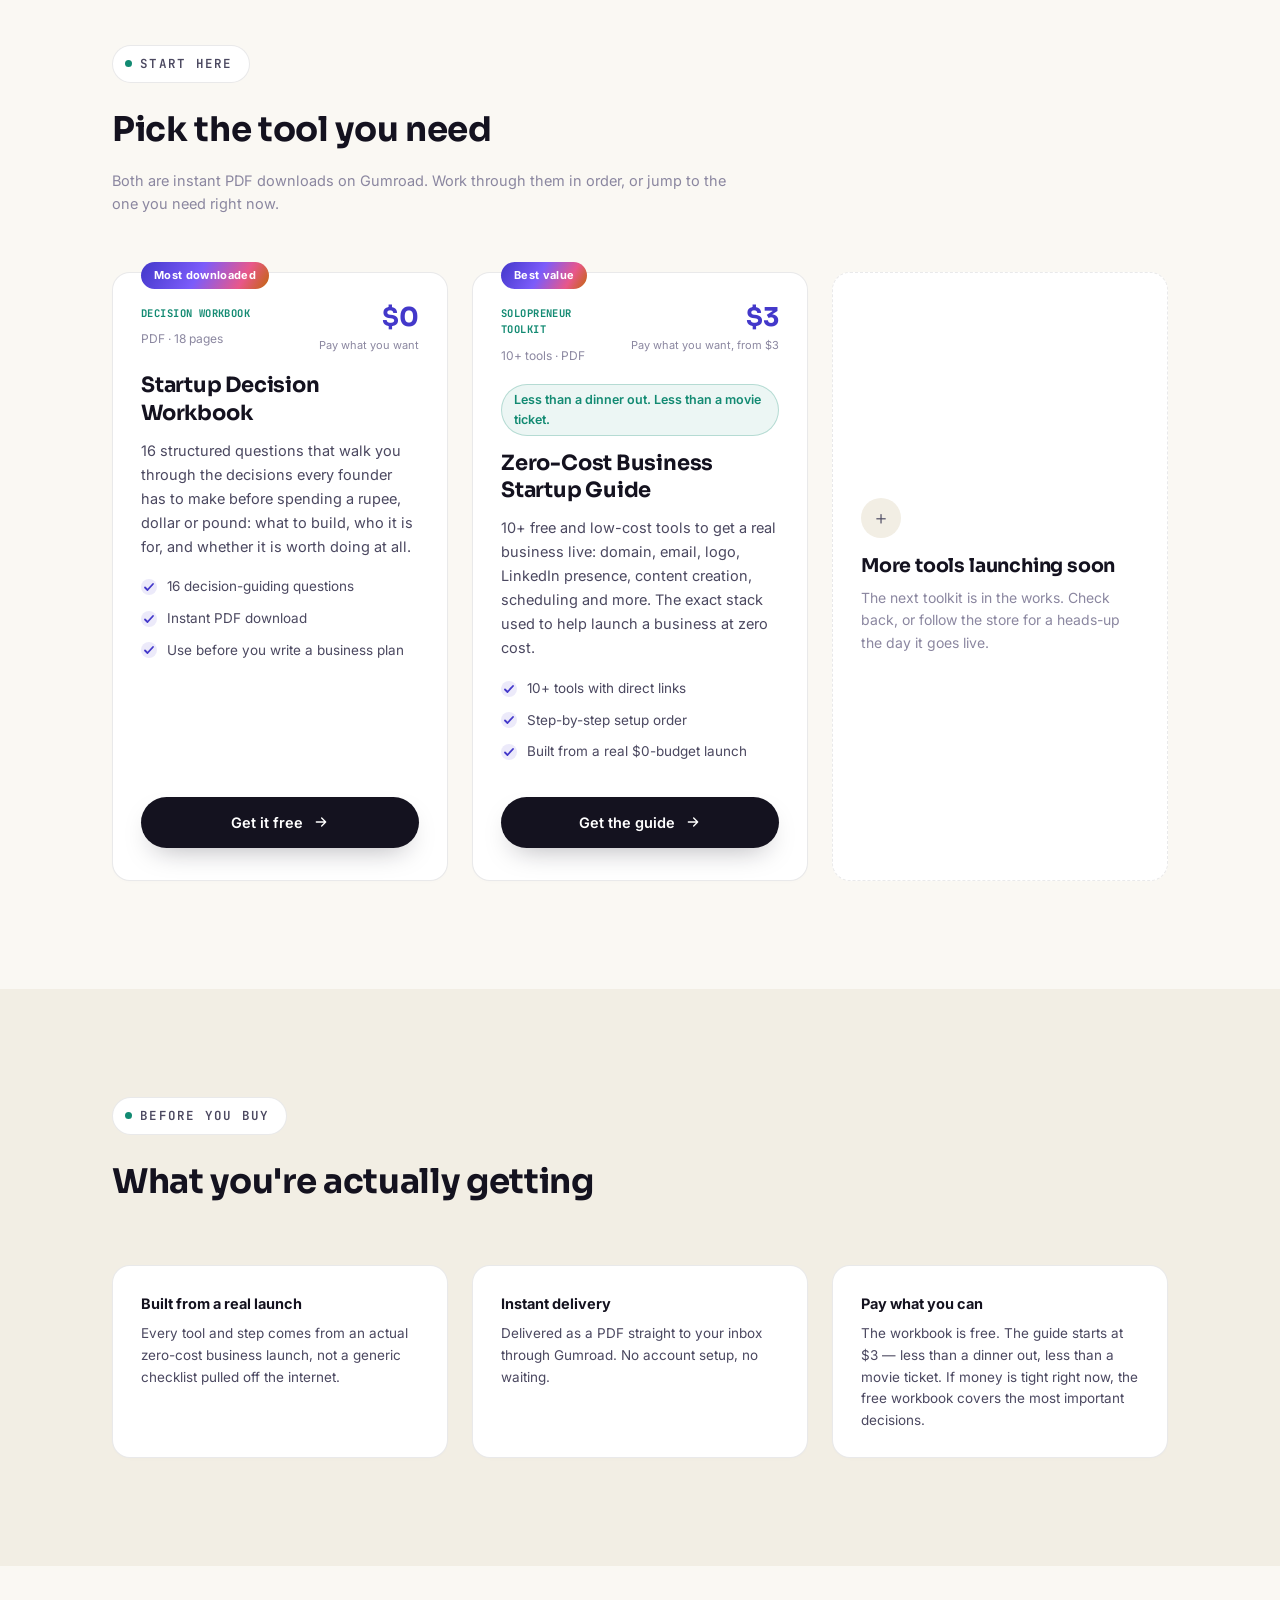
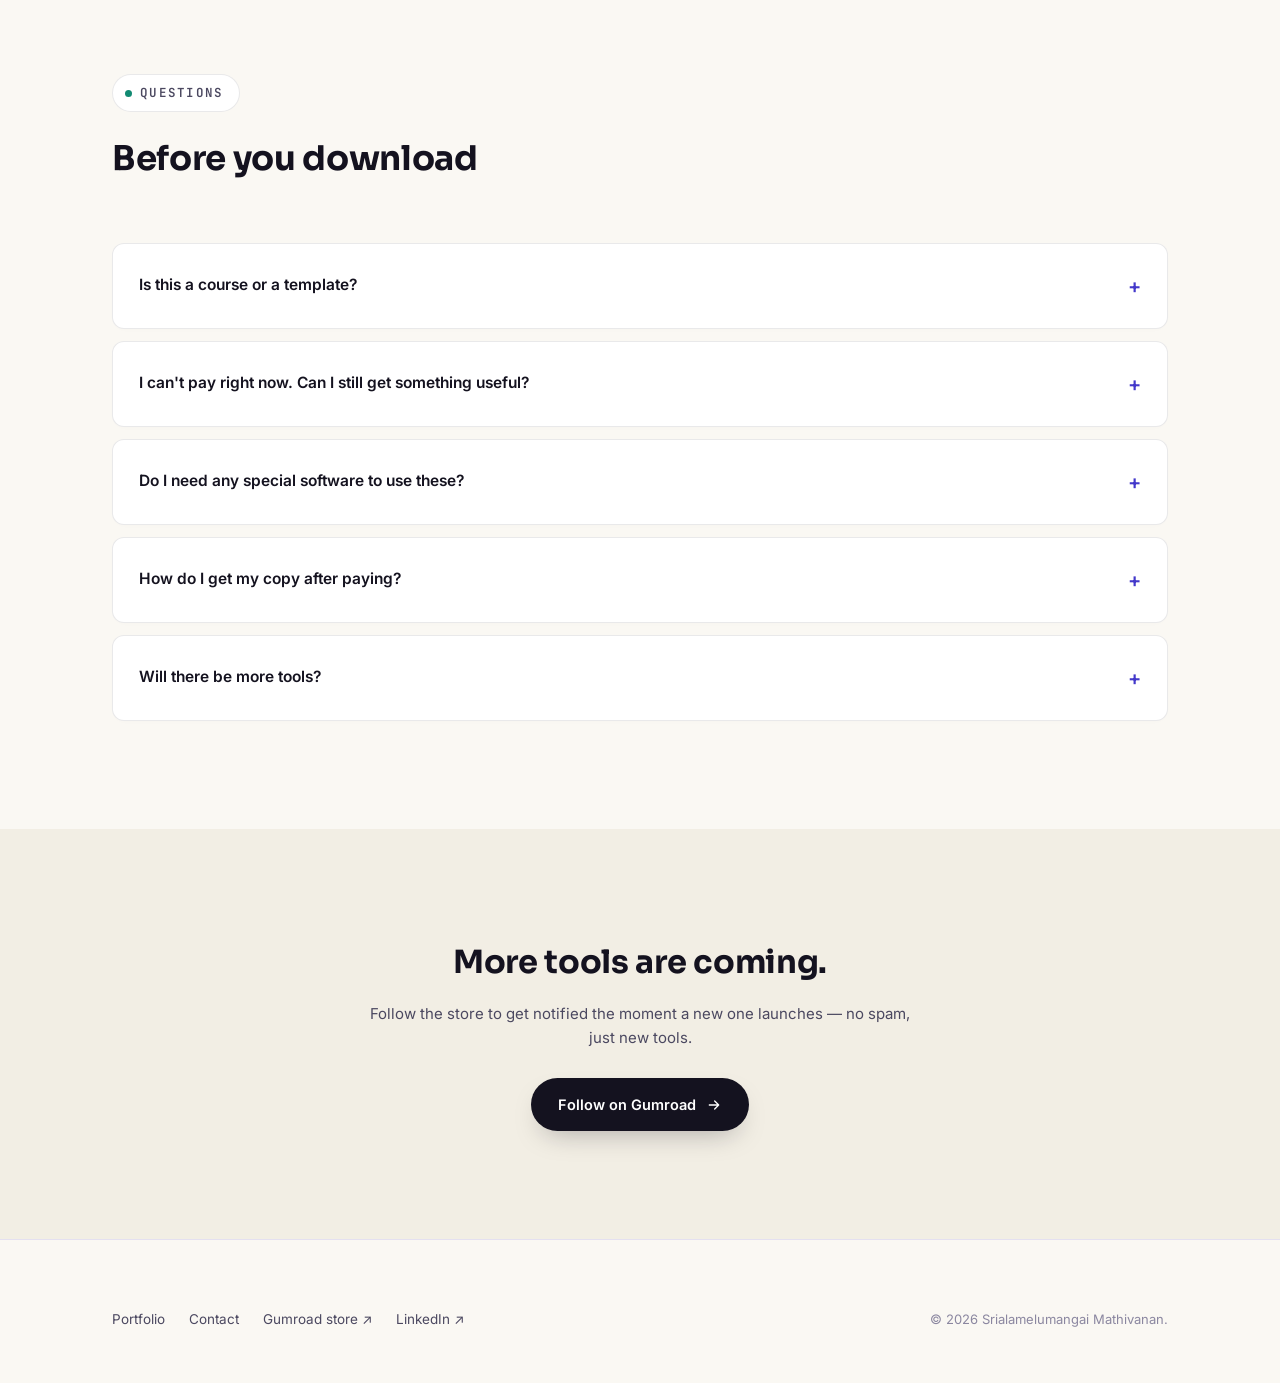
==== commit 4274bc16: "Add files via upload" ====
--- a/products.html
+++ b/products.html
@@ -5,20 +5,27 @@
 <meta name="viewport" content="width=device-width, initial-scale=1.0">
 <title>Products — Srialamelumangai Mathivanan</title>
 <meta name="description" content="Practical, low-cost toolkits for founders and small teams — built by a business analyst who spends her days turning complexity into clear decisions. Instant PDF downloads on Gumroad.">
-<link rel="icon" href="data:image/svg+xml,%3Csvg xmlns='http://www.w3.org/2000/svg' viewBox='0 0 100 100'%3E%3Crect width='100' height='100' rx='20' fill='%230b0e14'/%3E%3Ctext x='50' y='68' font-size='52' font-family='Georgia,serif' fill='%23c9a961' text-anchor='middle'%3ESM%3C/text%3E%3C/svg%3E">
+<link rel="icon" href="data:image/svg+xml,%3Csvg xmlns='http://www.w3.org/2000/svg' viewBox='0 0 100 100'%3E%3Crect width='100' height='100' rx='24' fill='%234338CA'/%3E%3Ctext x='50' y='66' font-size='48' font-family='Arial,sans-serif' font-weight='700' fill='%23FAF8F3' text-anchor='middle'%3ESM%3C/text%3E%3C/svg%3E">
 <link rel="preconnect" href="https://fonts.googleapis.com">
 <link rel="preconnect" href="https://fonts.gstatic.com" crossorigin>
-<link href="https://fonts.googleapis.com/css2?family=Playfair+Display:wght@500;600;700&family=Inter:wght@300;400;500;600;700&display=swap" rel="stylesheet">
+<link href="https://fonts.googleapis.com/css2?family=Sora:wght@600;700;800&family=Inter:wght@300;400;500;600;700&family=JetBrains+Mono:wght@500;600&display=swap" rel="stylesheet">
 <link rel="stylesheet" href="styles.css">
 </head>
 <body>
 
 <div class="noise-overlay"></div>
+<div class="scroll-progress" id="scrollProgress"></div>
 
 <!-- ===== NAV ===== -->
 <header class="site-header" id="siteHeader">
   <div class="container header-inner">
-    <a href="index.html#top" class="brand">SM<span class="brand-dot">.</span></a>
+    <a href="index.html#top" class="brand">
+      <span class="brand-avatar"><img src="profile.jpg" alt="Srialamelumangai Mathivanan"></span>
+      <span class="brand-text">
+        <span class="brand-name">Srialamelu M.</span>
+        <span class="brand-role">Business Analyst</span>
+      </span>
+    </a>
     <nav class="main-nav" id="mainNav">
       <a href="index.html#about">About</a>
       <a href="index.html#experience">Experience</a>
@@ -120,7 +127,7 @@
       </div>
       <div class="trust-item">
         <h4>Pay what you can</h4>
-        <p>The workbook is free. The guide starts at $3. If money is tight right now, the free workbook covers the most important decisions.</p>
+        <p>The workbook is free. The guide starts at $3 — less than a dinner out, less than a movie ticket. If money is tight right now, the free workbook covers the most important decisions.</p>
       </div>
     </div>
   </div>
@@ -164,7 +171,7 @@
   <div class="container prod-cta-band reveal">
     <h2>More tools are coming.</h2>
     <p>Follow the store to get notified the moment a new one launches — no spam, just new tools.</p>
-    <a href="https://2618153416461.gumroad.com/" target="_blank" rel="noopener" class="btn btn-primary">
+    <a href="https://alamelumangai.gumroad.com/" target="_blank" rel="noopener" class="btn btn-primary">
       Follow on Gumroad
       <svg width="16" height="16" viewBox="0 0 24 24" fill="none" stroke="currentColor" stroke-width="2"><path d="M5 12h14M13 6l6 6-6 6" stroke-linecap="round" stroke-linejoin="round"/></svg>
     </a>
@@ -177,12 +184,21 @@
     <div class="simple-footer-links">
       <a href="index.html#top">Portfolio</a>
       <a href="index.html#contact">Contact</a>
-      <a href="https://2618153416461.gumroad.com/" target="_blank" rel="noopener">Gumroad store ↗</a>
+      <a href="https://alamelumangai.gumroad.com/" target="_blank" rel="noopener">Gumroad store ↗</a>
       <a href="https://www.linkedin.com/in/srialamelumangai" target="_blank" rel="noopener">LinkedIn ↗</a>
     </div>
     <p class="simple-footer-copy">© <span id="year"></span> Srialamelumangai Mathivanan.</p>
   </div>
 </footer>
+
+<!-- ===== STICKY CONVERSION BAR ===== -->
+<div class="sticky-cta" id="stickyCta">
+  <div class="sticky-cta-inner">
+    <span class="sticky-cta-label">Ready to start?</span>
+    <a href="https://alamelumangai.gumroad.com/l/startupdecisionworkbook" target="_blank" rel="noopener" class="btn btn-outline sticky-cta-btn">Free workbook</a>
+    <a href="https://alamelumangai.gumroad.com/l/zerocostbusinessguide" target="_blank" rel="noopener" class="btn btn-primary sticky-cta-btn">Get the guide →</a>
+  </div>
+</div>
 
 <script src="script.js"></script>
 <script src="products.js"></script>
--- a/styles.css
+++ b/styles.css
@@ -1,27 +1,37 @@
 /* ==================================================
    Srialamelumangai Mathivanan — Portfolio
+   Light, editorial theme: cream + indigo/violet/rose/amber
    ================================================== */
 
 :root {
-  --bg: #0b0e14;
-  --bg-alt: #10141d;
-  --surface: #151a24;
-  --surface-border: rgba(255,255,255,0.08);
-  --text: #eef1f6;
-  --text-dim: #a7afbf;
-  --text-faint: #6b7385;
-  --gold: #c9a961;
-  --gold-soft: rgba(201,169,97,0.14);
-  --teal: #7fd8c8;
-  --rose: #d98a9e;
-  --violet: #9d8ce8;
-  --gradient-brand: linear-gradient(135deg, var(--gold) 0%, #e6b978 28%, var(--rose) 62%, var(--violet) 100%);
-  --gradient-brand-soft: linear-gradient(135deg, rgba(201,169,97,0.16), rgba(157,140,232,0.12));
-  --gradient-text: linear-gradient(100deg, #f2d9a8 0%, var(--gold) 30%, var(--teal) 70%, var(--violet) 100%);
-  --font-display: 'Playfair Display', Georgia, serif;
+  --bg: #FAF8F3;
+  --bg-alt: #F2EEE4;
+  --surface: #FFFFFF;
+  --surface-border: rgba(20,18,31,0.09);
+  --text: #14121F;
+  --text-dim: #4B4860;
+  --text-faint: #8B87A0;
+  --line: #E4E0F0;
+
+  --indigo: #4338CA;
+  --violet: #7C5CFA;
+  --rose: #E8578A;
+  --amber: #C2660C;
+  --teal: #128A72;
+
+  --gold: #4338CA; /* legacy alias kept so older component names still resolve */
+  --gold-soft: rgba(67,56,202,0.1);
+
+  --gradient-brand: linear-gradient(120deg, var(--indigo) 0%, var(--violet) 45%, var(--rose) 78%, var(--amber) 100%);
+  --gradient-brand-soft: linear-gradient(135deg, rgba(67,56,202,0.10), rgba(232,87,138,0.08));
+  --gradient-text: linear-gradient(100deg, var(--indigo) 0%, var(--violet) 45%, var(--rose) 85%, var(--amber) 100%);
+
+  --font-display: 'Sora', 'Segoe UI', -apple-system, sans-serif;
   --font-body: 'Inter', -apple-system, BlinkMacSystemFont, 'Segoe UI', sans-serif;
+  --font-mono: 'JetBrains Mono', ui-monospace, SFMono-Regular, Menlo, monospace;
+
   --container: 1120px;
-  --radius: 16px;
+  --radius: 18px;
 }
 
 * { box-sizing: border-box; }
@@ -53,25 +63,50 @@
   inset: 0;
   pointer-events: none;
   z-index: 2;
-  opacity: 0.035;
+  opacity: 0.025;
   background-image: url("data:image/svg+xml,%3Csvg xmlns='http://www.w3.org/2000/svg' width='120' height='120'%3E%3Cfilter id='n'%3E%3CfeTurbulence type='fractalNoise' baseFrequency='0.9' numOctaves='2' stitchTiles='stitch'/%3E%3C/filter%3E%3Crect width='100%25' height='100%25' filter='url(%23n)'/%3E%3C/svg%3E");
-  mix-blend-mode: overlay;
+  mix-blend-mode: multiply;
+}
+
+.scroll-progress {
+  position: fixed;
+  top: 0; left: 0;
+  height: 3px;
+  width: 0%;
+  background: var(--gradient-brand);
+  z-index: 200;
 }
 
 .eyebrow {
+  display: inline-flex;
+  align-items: center;
+  gap: 8px;
   font-size: 12.5px;
-  letter-spacing: 0.16em;
+  letter-spacing: 0.1em;
   text-transform: uppercase;
-  color: var(--gold);
+  color: var(--text-dim);
   font-weight: 600;
-  margin: 0 0 12px;
+  font-family: var(--font-mono);
+  margin: 0 0 20px;
+  border: 1px solid var(--surface-border);
+  background: var(--surface);
+  padding: 8px 16px 8px 12px;
+  border-radius: 999px;
+}
+.eyebrow::before {
+  content: "";
+  width: 7px; height: 7px;
+  border-radius: 50%;
+  background: var(--teal);
+  flex-shrink: 0;
 }
 
 h1, h2, h3 {
   font-family: var(--font-display);
-  font-weight: 600;
+  font-weight: 700;
   color: var(--text);
   margin: 0;
+  letter-spacing: -0.01em;
 }
 
 /* ---------- reveal-on-scroll ---------- */
@@ -90,7 +125,7 @@
   position: fixed;
   top: 0; left: 0; right: 0;
   z-index: 100;
-  background: rgba(11,14,20,0.55);
+  background: rgba(250,248,243,0.7);
   backdrop-filter: blur(14px) saturate(140%);
   -webkit-backdrop-filter: blur(14px) saturate(140%);
   border-bottom: 1px solid transparent;
@@ -98,21 +133,49 @@
 }
 .site-header.scrolled {
   border-bottom-color: var(--surface-border);
-  background: rgba(11,14,20,0.85);
+  background: rgba(250,248,243,0.92);
 }
 .header-inner {
   display: flex;
   align-items: center;
   justify-content: space-between;
-  height: 72px;
+  height: 76px;
 }
 .brand {
+  display: flex;
+  align-items: center;
+  gap: 11px;
+}
+.brand-avatar {
+  width: 38px; height: 38px;
+  border-radius: 50%;
+  overflow: hidden;
+  flex-shrink: 0;
+  border: 1px solid var(--surface-border);
+}
+.brand-avatar img {
+  width: 100%; height: 100%;
+  object-fit: cover;
+  object-position: center 15%;
+}
+.brand-text {
+  display: flex;
+  flex-direction: column;
+  line-height: 1.25;
+}
+.brand-name {
   font-family: var(--font-display);
-  font-size: 22px;
+  font-size: 15.5px;
   font-weight: 700;
-  letter-spacing: 0.02em;
-}
-.brand-dot { color: var(--gold); }
+  color: var(--text);
+}
+.brand-role {
+  font-size: 10.5px;
+  font-weight: 600;
+  letter-spacing: 0.08em;
+  text-transform: uppercase;
+  color: var(--text-faint);
+}
 
 .main-nav {
   display: flex;
@@ -128,13 +191,14 @@
 }
 .main-nav a:hover { color: var(--text); }
 .main-nav a.nav-cta {
-  color: #14110a;
-  background: var(--gradient-brand);
-  padding: 9px 18px;
+  color: #fff;
+  background: var(--text);
+  padding: 10px 20px;
   border-radius: 999px;
   font-weight: 600;
-}
-.main-nav a.nav-cta:hover { color: #14110a; filter: brightness(1.08); }
+  transition: transform 0.2s ease, background 0.2s ease;
+}
+.main-nav a.nav-cta:hover { color: #fff; transform: translateY(-2px); background: var(--indigo); }
 
 .nav-toggle {
   display: none;
@@ -158,7 +222,7 @@
 /* ================= HERO ================= */
 .hero {
   position: relative;
-  padding: 168px 0 96px;
+  padding: 172px 0 100px;
   overflow: hidden;
 }
 .hero-bg-pattern {
@@ -166,8 +230,7 @@
   top: 50%; right: -10%;
   transform: translateY(-50%);
   width: 720px; height: 720px;
-  color: var(--surface-border);
-  opacity: 0.55;
+  color: rgba(20,18,31,0.05);
   z-index: 0;
   pointer-events: none;
 }
@@ -176,35 +239,35 @@
   z-index: 0;
   pointer-events: none;
   border-radius: 50%;
-  filter: blur(50px);
+  filter: blur(60px);
   will-change: auto;
 }
 .hero-glow-a {
   top: -220px; left: -160px;
   width: 420px; height: 420px;
-  background: radial-gradient(circle, rgba(201,169,97,0.24), transparent 70%);
+  background: radial-gradient(circle, rgba(124,92,250,0.18), transparent 70%);
 }
 .hero-glow-b {
   bottom: -260px; right: 6%;
   width: 480px; height: 480px;
-  background: radial-gradient(circle, rgba(157,140,232,0.18), transparent 70%);
+  background: radial-gradient(circle, rgba(232,87,138,0.14), transparent 70%);
 }
 .hero-inner {
   position: relative;
   z-index: 1;
   display: grid;
-  grid-template-columns: 1.15fr 0.85fr;
+  grid-template-columns: 1.1fr 0.9fr;
   gap: 56px;
   align-items: center;
 }
-.eyebrow { }
 .hero-text h1 {
-  font-size: 52px;
-  line-height: 1.08;
-  letter-spacing: -0.01em;
+  font-size: 50px;
+  line-height: 1.14;
+  letter-spacing: -0.015em;
   margin-bottom: 22px;
 }
 .gradient-text {
+  font-style: italic;
   background: var(--gradient-text);
   background-size: 200% auto;
   -webkit-background-clip: text;
@@ -223,12 +286,31 @@
   font-size: 17px;
   color: var(--text-dim);
   max-width: 560px;
-  margin: 0 0 18px;
-}
-.hero-meta {
-  font-size: 14px;
-  color: var(--text-faint);
+  margin: 0 0 24px;
+}
+
+.status-row {
+  display: flex;
+  flex-wrap: wrap;
+  gap: 10px;
   margin: 0 0 32px;
+}
+.status-chip {
+  display: inline-flex;
+  align-items: center;
+  gap: 8px;
+  font-size: 12.5px;
+  color: var(--text-dim);
+  border: 1px solid var(--surface-border);
+  background: var(--surface);
+  padding: 8px 15px;
+  border-radius: 999px;
+}
+.status-dot {
+  width: 7px; height: 7px;
+  border-radius: 50%;
+  background: var(--teal);
+  flex-shrink: 0;
 }
 
 .hero-actions {
@@ -242,48 +324,48 @@
   display: inline-flex;
   align-items: center;
   gap: 10px;
-  padding: 13px 24px;
+  padding: 14px 26px;
   border-radius: 999px;
   font-size: 14.5px;
   font-weight: 600;
-  transition: transform 0.2s ease, filter 0.2s ease, background 0.2s ease;
+  transition: transform 0.2s ease, filter 0.2s ease, background 0.2s ease, box-shadow 0.2s ease;
   border: 1px solid transparent;
 }
 .btn-primary {
-  background: var(--gradient-brand);
-  background-size: 180% auto;
-  background-position: 0% center;
-  color: #14110a;
-  transition: transform 0.2s ease, filter 0.2s ease, background-position 0.4s ease;
-}
-.btn-primary:hover { transform: translateY(-2px); filter: brightness(1.06); background-position: 100% center; }
+  background: var(--text);
+  color: #fff;
+  box-shadow: 0 12px 28px -12px rgba(20,18,31,0.35);
+}
+.btn-primary:hover { transform: translateY(-2px); background: var(--indigo); box-shadow: 0 16px 32px -12px rgba(67,56,202,0.45); }
 .btn-icon {
-  width: 46px; height: 46px;
+  width: 48px; height: 48px;
   padding: 0;
   justify-content: center;
   border: 1px solid var(--surface-border);
   color: var(--text-dim);
   background: var(--surface);
 }
-.btn-icon:hover { color: var(--gold); border-color: var(--gold); transform: translateY(-2px); }
+.btn-icon:hover { color: var(--indigo); border-color: var(--indigo); transform: translateY(-2px); }
 .btn-outline {
   background: var(--surface);
   border: 1px solid var(--surface-border);
   color: var(--text-dim);
 }
-.btn-outline:hover { color: var(--gold); border-color: var(--gold); transform: translateY(-2px); }
+.btn-outline:hover { color: var(--indigo); border-color: var(--indigo); transform: translateY(-2px); }
 
 .hero-tools {
   display: flex;
   flex-wrap: wrap;
-  gap: 10px;
+  gap: 9px;
 }
 .hero-tools span {
-  font-size: 12.5px;
-  color: var(--text-faint);
+  font-family: var(--font-mono);
+  font-size: 12px;
+  color: var(--text-dim);
+  background: var(--bg-alt);
   border: 1px solid var(--surface-border);
   padding: 6px 13px;
-  border-radius: 999px;
+  border-radius: 8px;
 }
 
 .hero-photo {
@@ -294,51 +376,50 @@
 .photo-frame {
   position: relative;
   width: 100%;
-  max-width: 380px;
-  aspect-ratio: 4/5;
-  border-radius: 20px;
+  max-width: 400px;
+  aspect-ratio: 896 / 836;
+  border-radius: 22px;
   overflow: hidden;
   border: 1px solid var(--surface-border);
-  box-shadow: 0 30px 70px -20px rgba(0,0,0,0.6), 0 0 0 1px rgba(201,169,97,0.06);
-}
-.photo-frame::after {
-  content: "";
-  position: absolute;
-  inset: 0;
-  background: linear-gradient(180deg, rgba(11,14,20,0) 55%, rgba(11,14,20,0.55) 100%);
+  box-shadow: 0 30px 70px -24px rgba(20,18,31,0.28);
 }
 .photo-frame img {
   width: 100%;
   height: 100%;
   object-fit: cover;
 }
-.photo-badge {
+
+.float-card {
   position: absolute;
-  bottom: -22px;
-  left: -22px;
+  z-index: 2;
   background: var(--surface);
   border: 1px solid var(--surface-border);
   border-radius: 14px;
-  padding: 16px 18px;
-  display: flex;
-  align-items: center;
-  gap: 12px;
-  box-shadow: 0 20px 40px -12px rgba(0,0,0,0.55);
-}
-.photo-badge strong {
+  padding: 13px 18px;
+  display: flex;
+  flex-direction: column;
+  gap: 2px;
+  box-shadow: 0 20px 40px -16px rgba(20,18,31,0.25);
+}
+.float-card strong {
   font-family: var(--font-display);
-  font-size: 30px;
+  font-size: 22px;
   line-height: 1;
   background: var(--gradient-brand);
   -webkit-background-clip: text;
   background-clip: text;
   color: transparent;
 }
-.photo-badge span {
-  font-size: 11.5px;
-  color: var(--text-dim);
-  line-height: 1.3;
-}
+.float-card span {
+  font-size: 10.5px;
+  font-weight: 600;
+  letter-spacing: 0.04em;
+  text-transform: uppercase;
+  color: var(--text-faint);
+}
+.float-card-a { top: 10%; left: -15%; }
+.float-card-b { top: 50%; right: -15%; }
+.float-card-c { bottom: -7%; left: 12%; }
 
 .scroll-cue {
   position: relative;
@@ -349,7 +430,7 @@
 }
 .scroll-cue span {
   width: 1px; height: 46px;
-  background: linear-gradient(var(--gold), transparent);
+  background: linear-gradient(var(--indigo), transparent);
   display: block;
   position: relative;
 }
@@ -360,7 +441,7 @@
   transform: translateX(-50%);
   width: 6px; height: 6px;
   border-radius: 50%;
-  background: var(--gold);
+  background: var(--indigo);
 }
 
 /* ================= SECTIONS ================= */
@@ -376,24 +457,24 @@
   margin-bottom: 56px;
 }
 .section-head h2 {
-  font-size: 36px;
+  font-size: 34px;
 }
 .section-note {
-  margin-top: 10px;
-  font-size: 14px;
+  margin-top: 12px;
+  font-size: 14.5px;
   color: var(--text-faint);
 }
 .section-note a {
-  color: var(--teal);
-  border-bottom: 1px solid rgba(127,216,200,0.35);
-}
-.section-note a:hover { color: var(--gold); border-color: var(--gold); }
+  color: var(--indigo);
+  border-bottom: 1px solid rgba(67,56,202,0.35);
+}
+.section-note a:hover { color: var(--rose); border-color: var(--rose); }
 
 /* ---------- Timeline ---------- */
 .timeline {
   position: relative;
   padding-left: 32px;
-  border-left: 1px solid var(--surface-border);
+  border-left: 1px solid var(--line);
 }
 .timeline-item {
   position: relative;
@@ -407,18 +488,28 @@
   width: 13px; height: 13px;
   border-radius: 50%;
   background: var(--gradient-brand);
-  box-shadow: 0 0 0 3px var(--bg), 0 0 14px rgba(201,169,97,0.5);
+  box-shadow: 0 0 0 4px var(--bg);
+}
+.timeline-marker-current {
+  background: var(--teal);
+  box-shadow: 0 0 0 4px var(--bg), 0 0 0 7px rgba(18,138,114,0.18);
 }
 .timeline-card {
   background: var(--surface);
   border: 1px solid var(--surface-border);
   border-radius: var(--radius);
   padding: 30px 32px;
-  transition: border-color 0.25s ease, transform 0.25s ease;
+  box-shadow: 0 2px 10px -6px rgba(20,18,31,0.06);
+  transition: border-color 0.25s ease, transform 0.25s ease, box-shadow 0.25s ease;
 }
 .timeline-card:hover {
-  border-color: rgba(201,169,97,0.35);
+  border-color: rgba(67,56,202,0.3);
   transform: translateY(-2px);
+  box-shadow: 0 16px 32px -18px rgba(20,18,31,0.18);
+}
+.timeline-card-current {
+  border-color: rgba(18,138,114,0.35);
+  background: linear-gradient(180deg, rgba(18,138,114,0.05), var(--surface) 60%);
 }
 .tc-head {
   display: flex;
@@ -429,14 +520,14 @@
   margin-bottom: 14px;
 }
 .tc-head h3 {
-  font-size: 20px;
+  font-size: 19px;
   margin-bottom: 4px;
 }
 .tc-org {
   margin: 0;
-  color: var(--gold);
+  color: var(--indigo);
   font-size: 14.5px;
-  font-weight: 500;
+  font-weight: 600;
 }
 .tc-client {
   color: var(--text-faint);
@@ -448,9 +539,10 @@
 }
 .tc-date {
   display: block;
-  font-size: 13px;
+  font-size: 12.5px;
   font-weight: 600;
   color: var(--text);
+  font-family: var(--font-mono);
 }
 .tc-loc {
   display: block;
@@ -470,7 +562,7 @@
 }
 .tc-list li { margin-bottom: 9px; }
 .tc-list li:last-child { margin-bottom: 0; }
-.tc-list li::marker { color: var(--gold); }
+.tc-list li::marker { color: var(--indigo); }
 
 /* ---------- Education ---------- */
 .grid-2 {
@@ -483,6 +575,7 @@
   border: 1px solid var(--surface-border);
   border-radius: var(--radius);
   padding: 30px 32px;
+  box-shadow: 0 2px 10px -6px rgba(20,18,31,0.06);
 }
 .edu-card-top {
   display: flex;
@@ -504,9 +597,18 @@
   white-space: nowrap;
 }
 .pill-gold {
-  background: var(--gold-soft);
-  color: var(--gold);
-  border: 1px solid rgba(201,169,97,0.3);
+  background: rgba(194,102,12,0.1);
+  color: var(--amber);
+  border: 1px solid rgba(194,102,12,0.28);
+}
+.pill-current {
+  display: inline-block;
+  vertical-align: middle;
+  margin-left: 10px;
+  font-size: 10.5px;
+  background: rgba(18,138,114,0.1);
+  color: var(--teal);
+  border: 1px solid rgba(18,138,114,0.3);
 }
 .edu-org {
   color: var(--text-dim);
@@ -525,7 +627,7 @@
   gap: 24px;
   margin-top: 40px;
   padding-top: 36px;
-  border-top: 1px solid var(--surface-border);
+  border-top: 1px solid var(--line);
 }
 .honors-col h4 {
   font-family: var(--font-body);
@@ -542,7 +644,7 @@
   font-size: 14.5px;
 }
 .honors-col li { margin-bottom: 8px; }
-.honors-col li::marker { color: var(--gold); }
+.honors-col li::marker { color: var(--indigo); }
 
 /* ---------- Training ---------- */
 .train-card {
@@ -550,12 +652,14 @@
   border: 1px solid var(--surface-border);
   border-radius: var(--radius);
   padding: 30px 32px;
+  box-shadow: 0 2px 10px -6px rgba(20,18,31,0.06);
 }
 .train-date {
-  font-size: 12.5px;
+  font-family: var(--font-mono);
+  font-size: 12px;
   font-weight: 600;
-  color: var(--gold);
-  letter-spacing: 0.04em;
+  color: var(--indigo);
+  letter-spacing: 0.02em;
   margin: 0 0 10px;
 }
 .train-card h3 {
@@ -587,14 +691,15 @@
   padding: 20px 22px;
   font-size: 14.5px;
   color: var(--text);
+  box-shadow: 0 2px 10px -6px rgba(20,18,31,0.06);
   transition: border-color 0.2s ease, transform 0.2s ease;
 }
 .cert-card:hover {
-  border-color: rgba(201,169,97,0.35);
+  border-color: rgba(67,56,202,0.3);
   transform: translateY(-2px);
 }
 .cert-icon {
-  color: var(--gold);
+  color: var(--indigo);
   font-size: 11px;
   flex-shrink: 0;
 }
@@ -614,10 +719,11 @@
   border: 1px solid var(--surface-border);
   border-radius: var(--radius);
   padding: 26px 30px;
+  box-shadow: 0 2px 10px -6px rgba(20,18,31,0.06);
   transition: border-color 0.2s ease, transform 0.2s ease, background 0.2s ease;
 }
 a.pub-card:hover {
-  border-color: rgba(201,169,97,0.35);
+  border-color: rgba(67,56,202,0.3);
   transform: translateY(-2px);
   background: var(--gold-soft);
 }
@@ -633,7 +739,7 @@
 }
 .pub-arrow {
   font-size: 20px;
-  color: var(--gold);
+  color: var(--indigo);
   flex-shrink: 0;
 }
 .pub-card-static {
@@ -652,12 +758,26 @@
   border: 1px solid var(--surface-border);
   border-radius: var(--radius);
   padding: 26px 28px;
-}
+  box-shadow: 0 2px 10px -6px rgba(20,18,31,0.06);
+}
+.skill-icon {
+  width: 38px; height: 38px;
+  border-radius: 11px;
+  display: flex;
+  align-items: center;
+  justify-content: center;
+  margin-bottom: 16px;
+  background: var(--gold-soft);
+  color: var(--indigo);
+}
+.skill-group:nth-child(2) .skill-icon { background: rgba(232,87,138,0.12); color: var(--rose); }
+.skill-group:nth-child(3) .skill-icon { background: rgba(18,138,114,0.12); color: var(--teal); }
+.skill-group:nth-child(4) .skill-icon { background: rgba(194,102,12,0.12); color: var(--amber); }
 .skill-group h4 {
   font-family: var(--font-body);
-  font-size: 13.5px;
-  color: var(--gold);
-  font-weight: 600;
+  font-size: 14px;
+  color: var(--text);
+  font-weight: 700;
   margin: 0 0 10px;
 }
 .skill-group p {
@@ -671,7 +791,7 @@
   gap: 32px;
   flex-wrap: wrap;
   padding-top: 32px;
-  border-top: 1px solid var(--surface-border);
+  border-top: 1px solid var(--line);
   font-size: 14px;
   color: var(--text-dim);
 }
@@ -681,8 +801,8 @@
 .footer {
   position: relative;
   padding: 120px 0 48px;
-  background: linear-gradient(180deg, var(--bg) 0%, #06070b 100%);
-  border-top: 1px solid var(--surface-border);
+  background: linear-gradient(180deg, var(--bg) 0%, var(--bg-alt) 100%);
+  border-top: 1px solid var(--line);
   overflow: hidden;
 }
 .footer-glow {
@@ -690,7 +810,7 @@
   top: -140px; left: 50%;
   transform: translateX(-50%);
   width: 760px; height: 400px;
-  background: radial-gradient(ellipse, rgba(201,169,97,0.14) 0%, rgba(157,140,232,0.08) 45%, transparent 75%);
+  background: radial-gradient(ellipse, rgba(67,56,202,0.10) 0%, rgba(232,87,138,0.08) 45%, transparent 75%);
   filter: blur(40px);
   pointer-events: none;
   z-index: 0;
@@ -708,7 +828,7 @@
   text-align: left;
 }
 .footer-text h2 {
-  font-size: 40px;
+  font-size: 38px;
   margin: 6px 0 16px;
   line-height: 1.2;
 }
@@ -725,10 +845,9 @@
   border-radius: var(--radius);
   padding: 32px;
   position: relative;
-  border: 1px solid transparent;
-  background:
-    linear-gradient(var(--surface), var(--surface)) padding-box,
-    var(--gradient-brand-soft) border-box;
+  border: 1px solid var(--surface-border);
+  background: var(--surface);
+  box-shadow: 0 2px 10px -6px rgba(20,18,31,0.06);
 }
 .form-row {
   margin-bottom: 18px;
@@ -756,7 +875,7 @@
 .form-row input::placeholder { color: var(--text-faint); }
 .form-row input:focus {
   outline: none;
-  border-color: var(--gold);
+  border-color: var(--indigo);
   box-shadow: 0 0 0 3px var(--gold-soft);
 }
 .btn-form {
@@ -798,11 +917,13 @@
   border: 1px solid var(--surface-border);
   border-radius: var(--radius);
   padding: 28px 26px;
-  transition: border-color 0.25s ease, transform 0.25s ease, background 0.25s ease;
+  box-shadow: 0 2px 10px -6px rgba(20,18,31,0.06);
+  transition: border-color 0.25s ease, transform 0.25s ease, box-shadow 0.25s ease;
 }
 .teaser-card:hover {
-  border-color: rgba(201,169,97,0.4);
+  border-color: rgba(67,56,202,0.3);
   transform: translateY(-4px);
+  box-shadow: 0 16px 32px -18px rgba(20,18,31,0.18);
 }
 .teaser-top {
   display: flex;
@@ -811,9 +932,10 @@
   margin-bottom: 14px;
 }
 .teaser-tag {
-  font-size: 11px;
+  font-family: var(--font-mono);
+  font-size: 10.5px;
   font-weight: 600;
-  letter-spacing: 0.08em;
+  letter-spacing: 0.04em;
   text-transform: uppercase;
   color: var(--text-faint);
 }
@@ -821,7 +943,7 @@
   font-family: var(--font-display);
   font-size: 15px;
   font-weight: 700;
-  color: var(--gold);
+  color: var(--indigo);
 }
 .teaser-card h3 {
   font-size: 19px;
@@ -836,7 +958,7 @@
 .teaser-link {
   font-size: 14px;
   font-weight: 600;
-  color: var(--gold);
+  color: var(--indigo);
 }
 .teaser-card-more {
   border-style: dashed;
@@ -850,7 +972,7 @@
   width: 40px; height: 40px;
   border-radius: 50%;
   background: var(--gold-soft);
-  color: var(--gold);
+  color: var(--indigo);
   font-size: 20px;
   margin-bottom: 14px;
 }
@@ -862,16 +984,15 @@
   padding: 168px 0 88px;
   overflow: hidden;
 }
-.prod-hero .hero-glow { }
 .prod-hero-inner {
   position: relative;
   z-index: 1;
   max-width: 760px;
 }
 .prod-hero h1 {
-  font-size: 48px;
-  line-height: 1.12;
-  letter-spacing: -0.01em;
+  font-size: 46px;
+  line-height: 1.14;
+  letter-spacing: -0.015em;
   margin-bottom: 20px;
 }
 .prod-hero-lede {
@@ -886,12 +1007,12 @@
   gap: 36px;
   margin-top: 44px;
   padding-top: 32px;
-  border-top: 1px solid var(--surface-border);
+  border-top: 1px solid var(--line);
 }
 .prod-stat strong {
   display: block;
   font-family: var(--font-display);
-  font-size: 30px;
+  font-size: 28px;
   background: var(--gradient-brand);
   -webkit-background-clip: text;
   background-clip: text;
@@ -941,18 +1062,20 @@
   border: 1px solid var(--surface-border);
   border-radius: var(--radius);
   padding: 32px 28px;
-  transition: border-color 0.25s ease, transform 0.25s ease;
+  box-shadow: 0 2px 10px -6px rgba(20,18,31,0.06);
+  transition: border-color 0.25s ease, transform 0.25s ease, box-shadow 0.25s ease;
 }
 .prod-card:hover {
-  border-color: rgba(201,169,97,0.4);
+  border-color: rgba(67,56,202,0.3);
   transform: translateY(-4px);
+  box-shadow: 0 20px 40px -20px rgba(20,18,31,0.2);
 }
 .prod-badge {
   position: absolute;
   top: -11px;
   left: 28px;
   background: var(--gradient-brand);
-  color: #14110a;
+  color: #fff;
   font-size: 11px;
   font-weight: 700;
   letter-spacing: 0.03em;
@@ -968,9 +1091,10 @@
 }
 .prod-tag {
   display: block;
-  font-size: 11px;
+  font-family: var(--font-mono);
+  font-size: 10.5px;
   font-weight: 700;
-  letter-spacing: 0.08em;
+  letter-spacing: 0.04em;
   text-transform: uppercase;
   color: var(--teal);
   margin-bottom: 4px;
@@ -987,7 +1111,7 @@
   display: block;
   font-family: var(--font-display);
   font-size: 26px;
-  color: var(--gold);
+  color: var(--indigo);
   line-height: 1;
 }
 .prod-price span {
@@ -1004,6 +1128,17 @@
   font-size: 14.5px;
   line-height: 1.65;
   margin: 0 0 18px;
+}
+.prod-compare {
+  display: inline-block;
+  font-size: 12.5px;
+  font-weight: 600;
+  color: var(--teal);
+  background: rgba(18,138,114,0.08);
+  border: 1px solid rgba(18,138,114,0.25);
+  padding: 5px 12px;
+  border-radius: 999px;
+  margin: 0 0 14px;
 }
 .prod-features {
   list-style: none;
@@ -1013,17 +1148,22 @@
 }
 .prod-features li {
   position: relative;
-  padding-left: 22px;
+  display: flex;
+  align-items: center;
+  gap: 10px;
   font-size: 13.5px;
   color: var(--text-dim);
-  margin-bottom: 9px;
+  margin-bottom: 10px;
 }
 .prod-features li::before {
-  content: "✓";
-  position: absolute;
-  left: 0;
-  color: var(--gold);
-  font-weight: 700;
+  content: "";
+  flex-shrink: 0;
+  width: 16px; height: 16px;
+  border-radius: 50%;
+  background: var(--gold-soft);
+  background-image: url("data:image/svg+xml,%3Csvg xmlns='http://www.w3.org/2000/svg' viewBox='0 0 16 16'%3E%3Cpath d='M4 8.5l2.5 2.5L12 5' fill='none' stroke='%234338CA' stroke-width='1.8' stroke-linecap='round' stroke-linejoin='round'/%3E%3C/svg%3E");
+  background-repeat: no-repeat;
+  background-position: center;
 }
 .prod-card-btn {
   width: 100%;
@@ -1036,7 +1176,7 @@
   align-items: flex-start;
   justify-content: center;
   border-style: dashed;
-  opacity: 0.8;
+  box-shadow: none;
 }
 .prod-coming-icon {
   width: 40px; height: 40px;
@@ -1044,7 +1184,7 @@
   display: flex;
   align-items: center;
   justify-content: center;
-  background: var(--surface-border);
+  background: var(--bg-alt);
   color: var(--text-dim);
   font-size: 18px;
   margin-bottom: 16px;
@@ -1063,12 +1203,13 @@
   border: 1px solid var(--surface-border);
   border-radius: var(--radius);
   padding: 26px 28px;
+  box-shadow: 0 2px 10px -6px rgba(20,18,31,0.06);
 }
 .trust-item h4 {
   font-family: var(--font-body);
   font-size: 14.5px;
   color: var(--text);
-  font-weight: 600;
+  font-weight: 700;
   margin: 0 0 8px;
 }
 .trust-item p {
@@ -1089,6 +1230,7 @@
   border: 1px solid var(--surface-border);
   border-radius: 12px;
   padding: 6px 26px;
+  box-shadow: 0 2px 10px -6px rgba(20,18,31,0.06);
 }
 .faq-item summary {
   list-style: none;
@@ -1106,7 +1248,7 @@
 .faq-item summary::after {
   content: "+";
   font-size: 20px;
-  color: var(--gold);
+  color: var(--indigo);
   flex-shrink: 0;
   transition: transform 0.2s ease;
 }
@@ -1130,7 +1272,7 @@
 
 .simple-footer {
   padding: 56px 0 40px;
-  border-top: 1px solid var(--surface-border);
+  border-top: 1px solid var(--line);
   background: var(--bg);
 }
 .simple-footer-inner {
@@ -1149,10 +1291,55 @@
   font-size: 13.5px;
   color: var(--text-dim);
 }
-.simple-footer-links a:hover { color: var(--gold); }
+.simple-footer-links a:hover { color: var(--indigo); }
 .simple-footer-copy {
   font-size: 13px;
   color: var(--text-faint);
+}
+
+/* ---------- Sticky conversion bar (products.html) ---------- */
+.sticky-cta {
+  position: fixed;
+  left: 50%;
+  bottom: 22px;
+  transform: translate(-50%, 160%);
+  z-index: 150;
+  transition: transform 0.35s ease;
+}
+.sticky-cta.visible {
+  transform: translate(-50%, 0);
+}
+.sticky-cta-inner {
+  display: flex;
+  align-items: center;
+  gap: 14px;
+  background: var(--surface);
+  border: 1px solid var(--surface-border);
+  box-shadow: 0 20px 50px -16px rgba(20,18,31,0.3);
+  padding: 12px 16px;
+  border-radius: 999px;
+  backdrop-filter: blur(12px) saturate(140%);
+  -webkit-backdrop-filter: blur(12px) saturate(140%);
+}
+.sticky-cta-label {
+  display: none;
+  font-size: 13px;
+  color: var(--text-dim);
+  padding-left: 6px;
+  white-space: nowrap;
+}
+.sticky-cta-btn {
+  padding: 10px 18px;
+  font-size: 13px;
+  white-space: nowrap;
+}
+@media (min-width: 640px) {
+  .sticky-cta-label { display: inline; }
+}
+@media (max-width: 480px) {
+  .sticky-cta { bottom: 14px; width: calc(100% - 28px); }
+  .sticky-cta-inner { flex-wrap: wrap; justify-content: center; gap: 8px; padding: 10px 14px; }
+  .sticky-cta-btn { padding: 9px 14px; font-size: 12.5px; }
 }
 
 /* ================= RESPONSIVE ================= */
@@ -1161,23 +1348,35 @@
     grid-template-columns: 1fr;
     gap: 48px;
   }
-  .hero-photo { order: -1; max-width: 300px; margin: 0 auto; }
-  .hero-text h1 { font-size: 40px; }
+  .hero-photo { order: -1; max-width: 320px; margin: 0 auto; }
+  .hero-text h1 { font-size: 38px; }
   .grid-2, .skills-grid, .honors, .cert-grid { grid-template-columns: 1fr; }
   .teaser-grid, .prod-grid, .trust-grid { grid-template-columns: 1fr; }
-  .prod-hero h1 { font-size: 36px; }
-  .simple-footer-inner { flex-direction: column; text-align: center; justify-content: center; }
+  .prod-hero h1 { font-size: 34px; }
   .footer-top { grid-template-columns: 1fr; gap: 44px; text-align: center; }
   .footer-lede { margin-left: auto; margin-right: auto; }
   .footer .hero-actions { justify-content: center; }
+  .simple-footer-inner { flex-direction: column; text-align: center; justify-content: center; }
+
+  .hero-float-cards {
+    display: flex;
+    gap: 10px;
+    justify-content: center;
+    flex-wrap: wrap;
+    margin-top: 22px;
+  }
+  .float-card {
+    position: static;
+    padding: 10px 14px;
+  }
 
   .main-nav {
     position: fixed;
-    top: 72px; left: 0; right: 0;
+    top: 76px; left: 0; right: 0;
     flex-direction: column;
     align-items: flex-start;
     gap: 4px;
-    background: rgba(11,14,20,0.97);
+    background: rgba(250,248,243,0.98);
     backdrop-filter: blur(14px);
     padding: 18px 32px 28px;
     border-bottom: 1px solid var(--surface-border);
@@ -1194,15 +1393,15 @@
 @media (max-width: 560px) {
   .container { padding: 0 20px; }
   .hero { padding: 140px 0 72px; }
-  .hero-text h1 { font-size: 32px; }
+  .hero-text h1 { font-size: 30px; }
   .section { padding: 72px 0; }
-  .section-head h2 { font-size: 28px; }
+  .section-head h2 { font-size: 26px; }
   .timeline { padding-left: 24px; }
   .timeline-marker { left: -29.5px; }
   .timeline-card, .edu-card, .train-card { padding: 24px; }
-  .footer-text h2 { font-size: 26px; }
+  .footer-text h2 { font-size: 24px; }
   .prod-hero { padding: 140px 0 64px; }
-  .prod-hero h1 { font-size: 30px; }
+  .prod-hero h1 { font-size: 28px; }
   .prod-card, .trust-item { padding: 24px; }
-  .prod-cta-band h2 { font-size: 26px; }
-}
+  .prod-cta-band h2 { font-size: 24px; }
+}
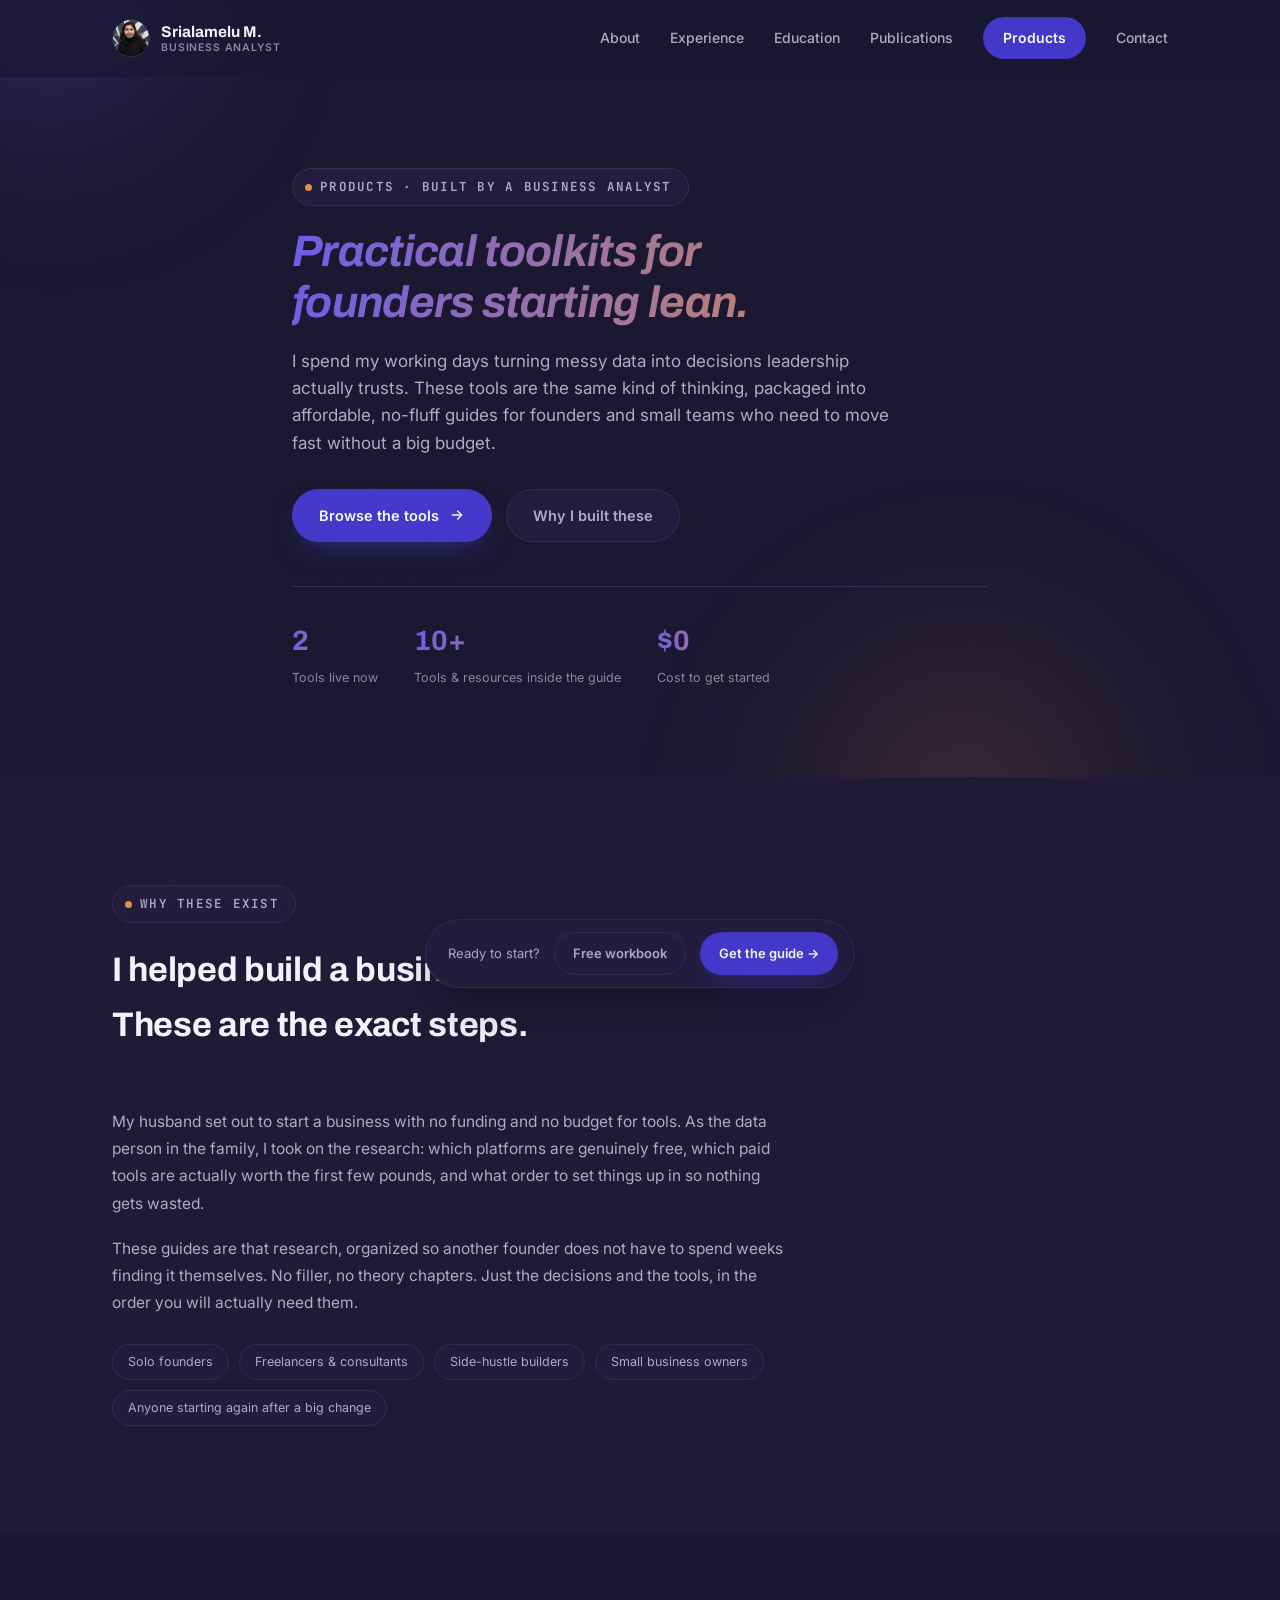
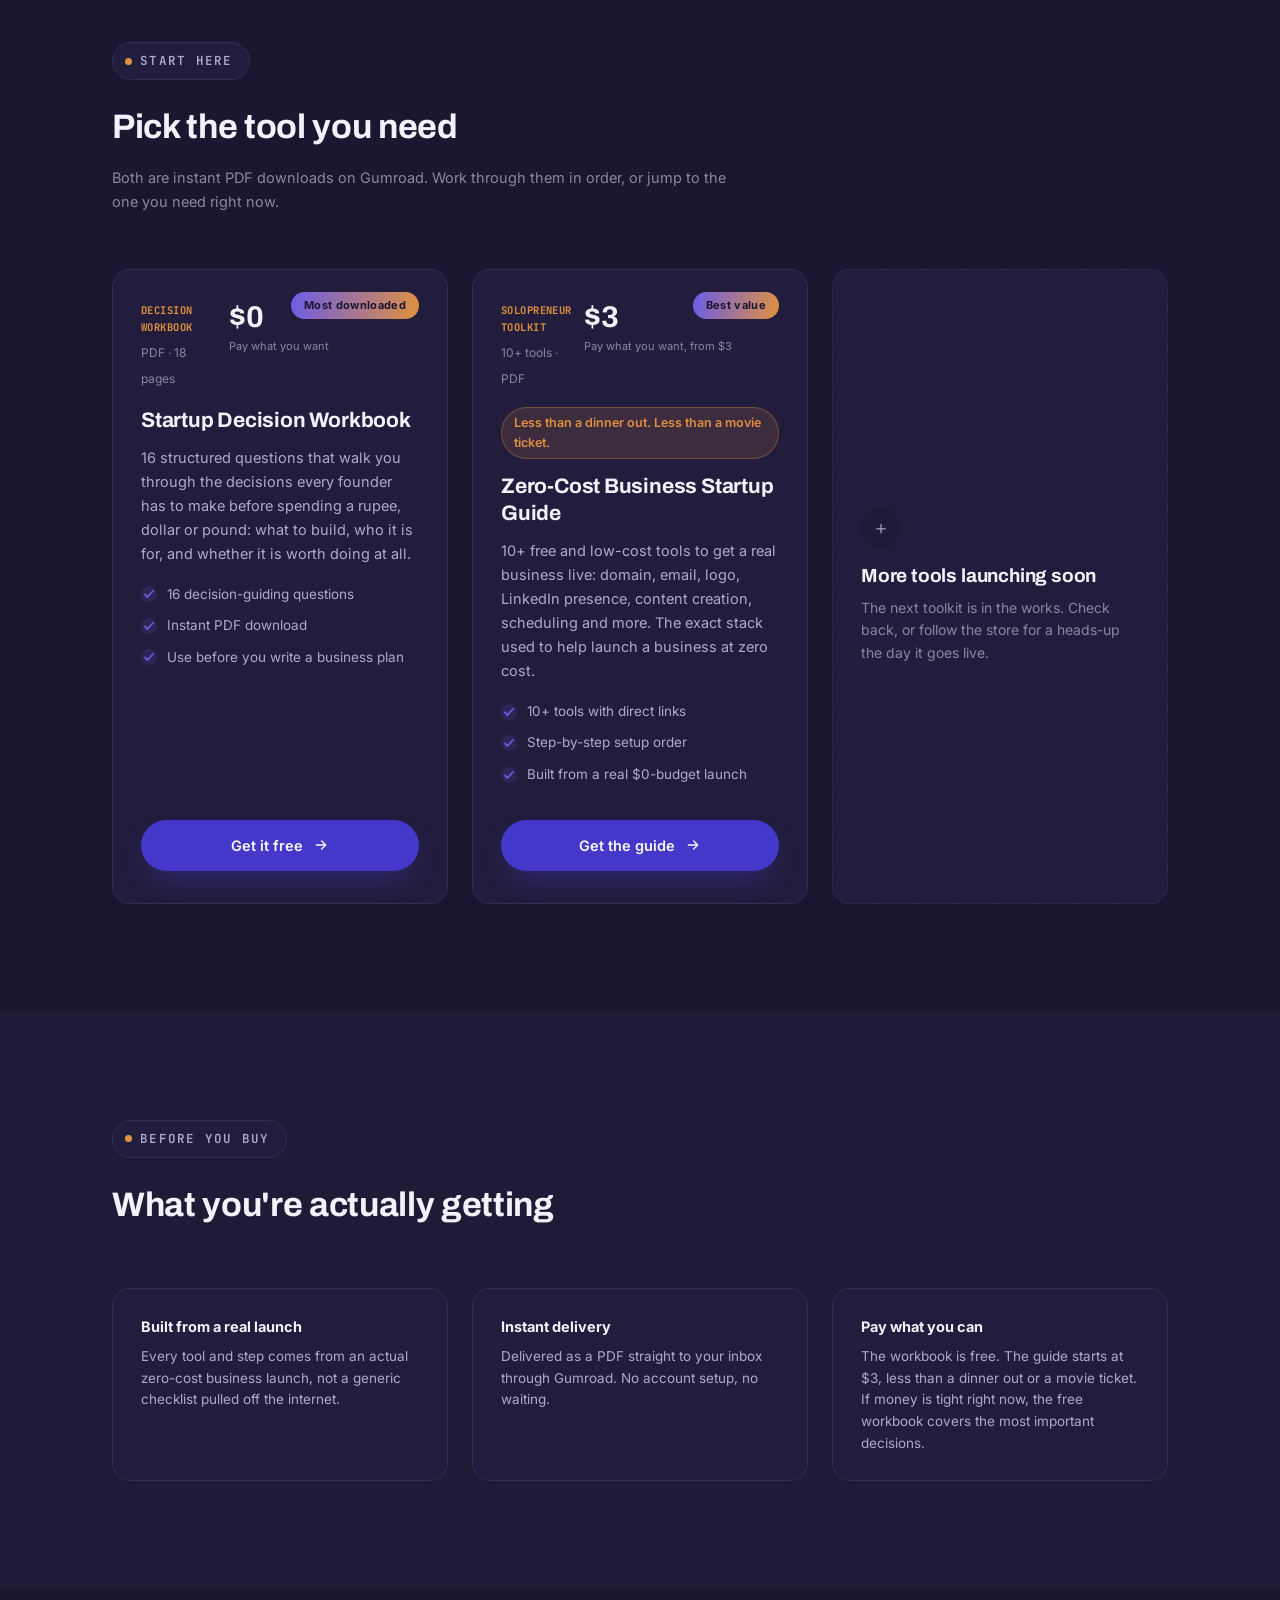
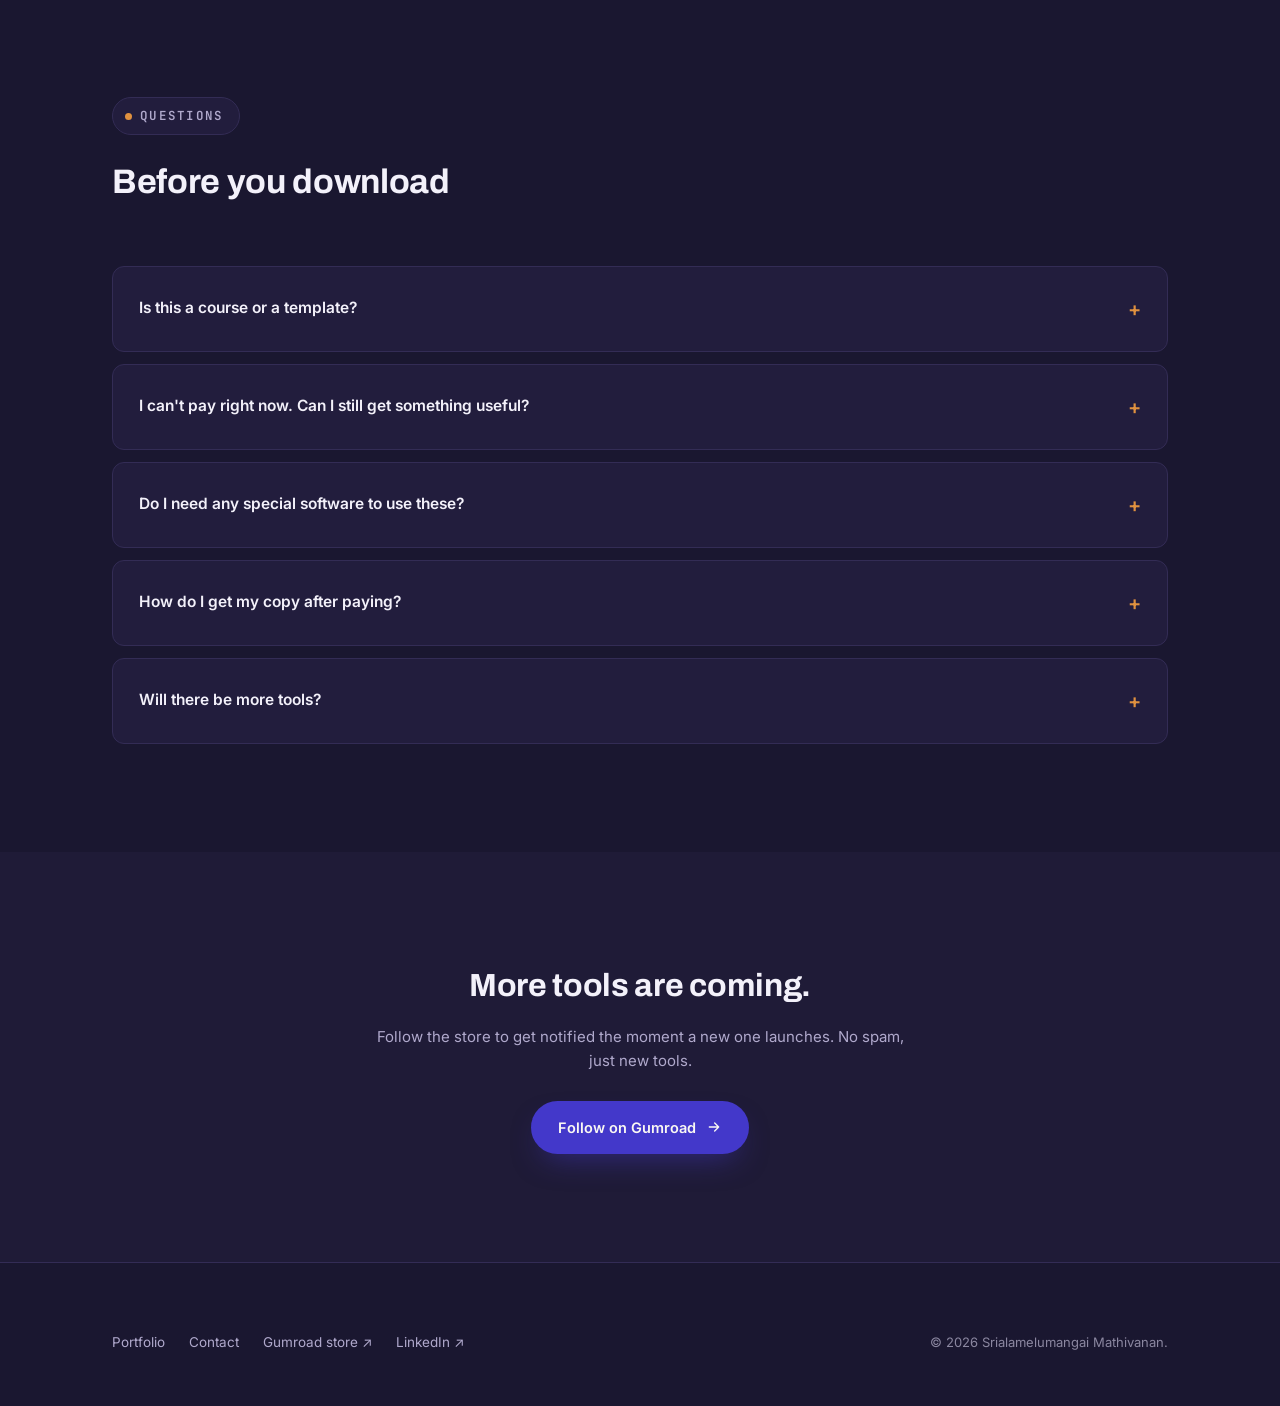
==== commit 3b9256e2: "Add files via upload" ====
--- a/products.html
+++ b/products.html
@@ -3,12 +3,12 @@
 <head>
 <meta charset="UTF-8">
 <meta name="viewport" content="width=device-width, initial-scale=1.0">
-<title>Products — Srialamelumangai Mathivanan</title>
-<meta name="description" content="Practical, low-cost toolkits for founders and small teams — built by a business analyst who spends her days turning complexity into clear decisions. Instant PDF downloads on Gumroad.">
+<title>Products · Srialamelumangai Mathivanan</title>
+<meta name="description" content="Practical, low-cost toolkits for founders and small teams, built by a business analyst who spends her days turning complexity into clear decisions. Instant PDF downloads on Gumroad.">
 <link rel="icon" href="data:image/svg+xml,%3Csvg xmlns='http://www.w3.org/2000/svg' viewBox='0 0 100 100'%3E%3Crect width='100' height='100' rx='24' fill='%234338CA'/%3E%3Ctext x='50' y='66' font-size='48' font-family='Arial,sans-serif' font-weight='700' fill='%23FAF8F3' text-anchor='middle'%3ESM%3C/text%3E%3C/svg%3E">
 <link rel="preconnect" href="https://fonts.googleapis.com">
 <link rel="preconnect" href="https://fonts.gstatic.com" crossorigin>
-<link href="https://fonts.googleapis.com/css2?family=Sora:wght@600;700;800&family=Inter:wght@300;400;500;600;700&family=JetBrains+Mono:wght@500;600&display=swap" rel="stylesheet">
+<link href="https://fonts.googleapis.com/css2?family=Archivo:ital,wght@0,600;0,700;0,800;1,700;1,800&family=Inter:wght@300;400;500;600;700&family=JetBrains+Mono:wght@500;600&display=swap" rel="stylesheet">
 <link rel="stylesheet" href="styles.css">
 </head>
 <body>
@@ -80,7 +80,7 @@
 
     <div class="prod-story-text reveal">
       <p>My husband set out to start a business with no funding and no budget for tools. As the data person in the family, I took on the research: which platforms are genuinely free, which paid tools are actually worth the first few pounds, and what order to set things up in so nothing gets wasted.</p>
-      <p>These guides are that research, organized so another founder does not have to spend weeks finding it themselves. No filler, no theory chapters — just the decisions and the tools, in the order you will actually need them.</p>
+      <p>These guides are that research, organized so another founder does not have to spend weeks finding it themselves. No filler, no theory chapters. Just the decisions and the tools, in the order you will actually need them.</p>
 
       <div class="audience-row">
         <span>Solo founders</span>
@@ -127,7 +127,7 @@
       </div>
       <div class="trust-item">
         <h4>Pay what you can</h4>
-        <p>The workbook is free. The guide starts at $3 — less than a dinner out, less than a movie ticket. If money is tight right now, the free workbook covers the most important decisions.</p>
+        <p>The workbook is free. The guide starts at $3, less than a dinner out or a movie ticket. If money is tight right now, the free workbook covers the most important decisions.</p>
       </div>
     </div>
   </div>
@@ -148,7 +148,7 @@
       </details>
       <details class="faq-item">
         <summary>I can't pay right now. Can I still get something useful?</summary>
-        <p>Yes. The Startup Decision Workbook is free — set the price to $0 at checkout. It covers the most important groundwork before you spend anything.</p>
+        <p>Yes. The Startup Decision Workbook is free. Set the price to $0 at checkout. It covers the most important groundwork before you spend anything.</p>
       </details>
       <details class="faq-item">
         <summary>Do I need any special software to use these?</summary>
@@ -160,7 +160,7 @@
       </details>
       <details class="faq-item">
         <summary>Will there be more tools?</summary>
-        <p>Yes — more toolkits are in progress. The fastest way to hear about a launch is to follow the store on Gumroad (link in the footer below).</p>
+        <p>Yes, more toolkits are in progress. The fastest way to hear about a launch is to follow the store on Gumroad (link in the footer below).</p>
       </details>
     </div>
   </div>
@@ -170,7 +170,7 @@
 <section class="section section-alt">
   <div class="container prod-cta-band reveal">
     <h2>More tools are coming.</h2>
-    <p>Follow the store to get notified the moment a new one launches — no spam, just new tools.</p>
+    <p>Follow the store to get notified the moment a new one launches. No spam, just new tools.</p>
     <a href="https://alamelumangai.gumroad.com/" target="_blank" rel="noopener" class="btn btn-primary">
       Follow on Gumroad
       <svg width="16" height="16" viewBox="0 0 24 24" fill="none" stroke="currentColor" stroke-width="2"><path d="M5 12h14M13 6l6 6-6 6" stroke-linecap="round" stroke-linejoin="round"/></svg>
--- a/styles.css
+++ b/styles.css
@@ -1,32 +1,31 @@
 /* ==================================================
    Srialamelumangai Mathivanan — Portfolio
-   Light, editorial theme: cream + indigo/violet/rose/amber
+   Dark theme: navy + cream + indigo/amber accents
+   (same brand family as the Zero to Launch toolkits)
    ================================================== */
 
 :root {
-  --bg: #FAF8F3;
-  --bg-alt: #F2EEE4;
-  --surface: #FFFFFF;
-  --surface-border: rgba(20,18,31,0.09);
-  --text: #14121F;
-  --text-dim: #4B4860;
-  --text-faint: #8B87A0;
-  --line: #E4E0F0;
-
-  --indigo: #4338CA;
-  --violet: #7C5CFA;
-  --rose: #E8578A;
-  --amber: #C2660C;
-  --teal: #128A72;
-
-  --gold: #4338CA; /* legacy alias kept so older component names still resolve */
-  --gold-soft: rgba(67,56,202,0.1);
-
-  --gradient-brand: linear-gradient(120deg, var(--indigo) 0%, var(--violet) 45%, var(--rose) 78%, var(--amber) 100%);
-  --gradient-brand-soft: linear-gradient(135deg, rgba(67,56,202,0.10), rgba(232,87,138,0.08));
-  --gradient-text: linear-gradient(100deg, var(--indigo) 0%, var(--violet) 45%, var(--rose) 85%, var(--amber) 100%);
-
-  --font-display: 'Sora', 'Segoe UI', -apple-system, sans-serif;
+  --dark: #1A1730;
+  --dark-panel: #221D3D;
+  --dark-panel-alt: #1F1B37;
+  --dark-line: #332C55;
+  --cream: #FAF8F3;
+  --ink-soft: #4C4760;
+  --muted: #8B87A0;
+  --dark-ink: #F3F1FA;
+  --dark-muted: #B0A9CC;
+
+  --accent: #6C5CE7;
+  --accent-strong: #4338CA;
+  --amber: #E0913F;
+  --amber-strong: #C2660C;
+
+  --accent-soft: rgba(108,92,231,0.14);
+  --amber-soft: rgba(224,145,63,0.14);
+
+  --gradient-brand: linear-gradient(100deg, var(--accent) 0%, var(--amber) 100%);
+
+  --font-display: 'Archivo', 'Segoe UI', -apple-system, sans-serif;
   --font-body: 'Inter', -apple-system, BlinkMacSystemFont, 'Segoe UI', sans-serif;
   --font-mono: 'JetBrains Mono', ui-monospace, SFMono-Regular, Menlo, monospace;
 
@@ -40,8 +39,8 @@
 
 body {
   margin: 0;
-  background: var(--bg);
-  color: var(--text);
+  background: var(--dark);
+  color: var(--dark-ink);
   font-family: var(--font-body);
   font-weight: 400;
   line-height: 1.6;
@@ -63,9 +62,9 @@
   inset: 0;
   pointer-events: none;
   z-index: 2;
-  opacity: 0.025;
+  opacity: 0.035;
   background-image: url("data:image/svg+xml,%3Csvg xmlns='http://www.w3.org/2000/svg' width='120' height='120'%3E%3Cfilter id='n'%3E%3CfeTurbulence type='fractalNoise' baseFrequency='0.9' numOctaves='2' stitchTiles='stitch'/%3E%3C/filter%3E%3Crect width='100%25' height='100%25' filter='url(%23n)'/%3E%3C/svg%3E");
-  mix-blend-mode: multiply;
+  mix-blend-mode: overlay;
 }
 
 .scroll-progress {
@@ -84,12 +83,12 @@
   font-size: 12.5px;
   letter-spacing: 0.1em;
   text-transform: uppercase;
-  color: var(--text-dim);
+  color: var(--dark-muted);
   font-weight: 600;
   font-family: var(--font-mono);
   margin: 0 0 20px;
-  border: 1px solid var(--surface-border);
-  background: var(--surface);
+  border: 1px solid var(--dark-line);
+  background: var(--dark-panel);
   padding: 8px 16px 8px 12px;
   border-radius: 999px;
 }
@@ -97,14 +96,14 @@
   content: "";
   width: 7px; height: 7px;
   border-radius: 50%;
-  background: var(--teal);
+  background: var(--amber);
   flex-shrink: 0;
 }
 
 h1, h2, h3 {
   font-family: var(--font-display);
   font-weight: 700;
-  color: var(--text);
+  color: var(--dark-ink);
   margin: 0;
   letter-spacing: -0.01em;
 }
@@ -125,15 +124,15 @@
   position: fixed;
   top: 0; left: 0; right: 0;
   z-index: 100;
-  background: rgba(250,248,243,0.7);
+  background: rgba(26,23,48,0.7);
   backdrop-filter: blur(14px) saturate(140%);
   -webkit-backdrop-filter: blur(14px) saturate(140%);
   border-bottom: 1px solid transparent;
   transition: border-color 0.3s ease, background 0.3s ease;
 }
 .site-header.scrolled {
-  border-bottom-color: var(--surface-border);
-  background: rgba(250,248,243,0.92);
+  border-bottom-color: var(--dark-line);
+  background: rgba(26,23,48,0.92);
 }
 .header-inner {
   display: flex;
@@ -151,7 +150,7 @@
   border-radius: 50%;
   overflow: hidden;
   flex-shrink: 0;
-  border: 1px solid var(--surface-border);
+  border: 1px solid var(--dark-line);
 }
 .brand-avatar img {
   width: 100%; height: 100%;
@@ -167,14 +166,14 @@
   font-family: var(--font-display);
   font-size: 15.5px;
   font-weight: 700;
-  color: var(--text);
+  color: var(--dark-ink);
 }
 .brand-role {
   font-size: 10.5px;
   font-weight: 600;
   letter-spacing: 0.08em;
   text-transform: uppercase;
-  color: var(--text-faint);
+  color: var(--muted);
 }
 
 .main-nav {
@@ -185,20 +184,20 @@
 .main-nav a {
   font-size: 14px;
   font-weight: 500;
-  color: var(--text-dim);
+  color: var(--dark-muted);
   transition: color 0.2s ease;
   position: relative;
 }
-.main-nav a:hover { color: var(--text); }
+.main-nav a:hover { color: var(--dark-ink); }
 .main-nav a.nav-cta {
-  color: #fff;
-  background: var(--text);
+  color: var(--cream);
+  background: var(--accent-strong);
   padding: 10px 20px;
   border-radius: 999px;
   font-weight: 600;
   transition: transform 0.2s ease, background 0.2s ease;
 }
-.main-nav a.nav-cta:hover { color: #fff; transform: translateY(-2px); background: var(--indigo); }
+.main-nav a.nav-cta:hover { color: var(--cream); transform: translateY(-2px); background: var(--accent); }
 
 .nav-toggle {
   display: none;
@@ -214,7 +213,7 @@
 .nav-toggle span {
   display: block;
   height: 2px;
-  background: var(--text);
+  background: var(--dark-ink);
   border-radius: 2px;
   transition: transform 0.25s ease, opacity 0.25s ease;
 }
@@ -230,7 +229,7 @@
   top: 50%; right: -10%;
   transform: translateY(-50%);
   width: 720px; height: 720px;
-  color: rgba(20,18,31,0.05);
+  color: rgba(243,241,250,0.04);
   z-index: 0;
   pointer-events: none;
 }
@@ -239,52 +238,42 @@
   z-index: 0;
   pointer-events: none;
   border-radius: 50%;
-  filter: blur(60px);
-  will-change: auto;
+  filter: blur(70px);
 }
 .hero-glow-a {
   top: -220px; left: -160px;
   width: 420px; height: 420px;
-  background: radial-gradient(circle, rgba(124,92,250,0.18), transparent 70%);
+  background: radial-gradient(circle, rgba(108,92,231,0.28), transparent 70%);
 }
 .hero-glow-b {
   bottom: -260px; right: 6%;
   width: 480px; height: 480px;
-  background: radial-gradient(circle, rgba(232,87,138,0.14), transparent 70%);
+  background: radial-gradient(circle, rgba(224,145,63,0.18), transparent 70%);
 }
 .hero-inner {
   position: relative;
   z-index: 1;
   display: grid;
-  grid-template-columns: 1.1fr 0.9fr;
+  grid-template-columns: 1.15fr 0.85fr;
   gap: 56px;
   align-items: center;
 }
 .hero-text h1 {
-  font-size: 50px;
-  line-height: 1.14;
+  font-size: 48px;
+  line-height: 1.16;
   letter-spacing: -0.015em;
   margin-bottom: 22px;
 }
 .gradient-text {
   font-style: italic;
-  background: var(--gradient-text);
-  background-size: 200% auto;
+  background: var(--gradient-brand);
   -webkit-background-clip: text;
   background-clip: text;
   color: transparent;
-  animation: gradientShift 9s ease-in-out infinite;
-}
-@keyframes gradientShift {
-  0%, 100% { background-position: 0% center; }
-  50% { background-position: 100% center; }
-}
-@media (prefers-reduced-motion: reduce) {
-  .gradient-text { animation: none; }
 }
 .hero-lede {
   font-size: 17px;
-  color: var(--text-dim);
+  color: var(--dark-muted);
   max-width: 560px;
   margin: 0 0 24px;
 }
@@ -300,16 +289,16 @@
   align-items: center;
   gap: 8px;
   font-size: 12.5px;
-  color: var(--text-dim);
-  border: 1px solid var(--surface-border);
-  background: var(--surface);
+  color: var(--dark-muted);
+  border: 1px solid var(--dark-line);
+  background: var(--dark-panel);
   padding: 8px 15px;
   border-radius: 999px;
 }
 .status-dot {
   width: 7px; height: 7px;
   border-radius: 50%;
-  background: var(--teal);
+  background: var(--amber);
   flex-shrink: 0;
 }
 
@@ -332,26 +321,23 @@
   border: 1px solid transparent;
 }
 .btn-primary {
-  background: var(--text);
-  color: #fff;
-  box-shadow: 0 12px 28px -12px rgba(20,18,31,0.35);
-}
-.btn-primary:hover { transform: translateY(-2px); background: var(--indigo); box-shadow: 0 16px 32px -12px rgba(67,56,202,0.45); }
-.btn-icon {
-  width: 48px; height: 48px;
-  padding: 0;
-  justify-content: center;
-  border: 1px solid var(--surface-border);
-  color: var(--text-dim);
-  background: var(--surface);
-}
-.btn-icon:hover { color: var(--indigo); border-color: var(--indigo); transform: translateY(-2px); }
+  background: var(--accent-strong);
+  color: var(--cream);
+  box-shadow: 0 14px 30px -12px rgba(67,56,202,0.55);
+}
+.btn-primary:hover { transform: translateY(-2px); background: var(--accent); box-shadow: 0 16px 34px -12px rgba(108,92,231,0.6); }
+.btn-linkedin {
+  background: transparent;
+  color: var(--dark-ink);
+  border: 1px solid var(--amber-strong);
+}
+.btn-linkedin:hover { transform: translateY(-2px); background: var(--amber-soft); border-color: var(--amber); }
 .btn-outline {
-  background: var(--surface);
-  border: 1px solid var(--surface-border);
-  color: var(--text-dim);
-}
-.btn-outline:hover { color: var(--indigo); border-color: var(--indigo); transform: translateY(-2px); }
+  background: var(--dark-panel);
+  border: 1px solid var(--dark-line);
+  color: var(--dark-muted);
+}
+.btn-outline:hover { color: var(--dark-ink); border-color: var(--accent); transform: translateY(-2px); }
 
 .hero-tools {
   display: flex;
@@ -361,9 +347,9 @@
 .hero-tools span {
   font-family: var(--font-mono);
   font-size: 12px;
-  color: var(--text-dim);
-  background: var(--bg-alt);
-  border: 1px solid var(--surface-border);
+  color: var(--dark-muted);
+  background: var(--dark-panel);
+  border: 1px solid var(--dark-line);
   padding: 6px 13px;
   border-radius: 8px;
 }
@@ -371,55 +357,54 @@
 .hero-photo {
   position: relative;
   display: flex;
-  justify-content: center;
+  flex-direction: column;
+  max-width: 400px;
+  margin: 0 auto;
 }
 .photo-frame {
   position: relative;
   width: 100%;
-  max-width: 400px;
   aspect-ratio: 896 / 836;
-  border-radius: 22px;
+  border-radius: 22px 22px 0 0;
   overflow: hidden;
-  border: 1px solid var(--surface-border);
-  box-shadow: 0 30px 70px -24px rgba(20,18,31,0.28);
+  border: 1px solid var(--dark-line);
+  border-bottom: none;
 }
 .photo-frame img {
   width: 100%;
   height: 100%;
   object-fit: cover;
 }
-
-.float-card {
-  position: absolute;
-  z-index: 2;
-  background: var(--surface);
-  border: 1px solid var(--surface-border);
-  border-radius: 14px;
-  padding: 13px 18px;
-  display: flex;
-  flex-direction: column;
-  gap: 2px;
-  box-shadow: 0 20px 40px -16px rgba(20,18,31,0.25);
-}
-.float-card strong {
+.photo-stats {
+  display: flex;
+  background: var(--dark-panel);
+  border: 1px solid var(--dark-line);
+  border-radius: 0 0 22px 22px;
+  box-shadow: 0 30px 60px -24px rgba(0,0,0,0.55);
+}
+.photo-stat {
+  flex: 1;
+  text-align: center;
+  padding: 18px 8px;
+  border-right: 1px solid var(--dark-line);
+}
+.photo-stat:last-child { border-right: none; }
+.photo-stat strong {
+  display: block;
   font-family: var(--font-display);
-  font-size: 22px;
-  line-height: 1;
+  font-size: 21px;
   background: var(--gradient-brand);
   -webkit-background-clip: text;
   background-clip: text;
   color: transparent;
 }
-.float-card span {
+.photo-stat span {
   font-size: 10.5px;
   font-weight: 600;
   letter-spacing: 0.04em;
   text-transform: uppercase;
-  color: var(--text-faint);
-}
-.float-card-a { top: 10%; left: -15%; }
-.float-card-b { top: 50%; right: -15%; }
-.float-card-c { bottom: -7%; left: 12%; }
+  color: var(--muted);
+}
 
 .scroll-cue {
   position: relative;
@@ -430,7 +415,7 @@
 }
 .scroll-cue span {
   width: 1px; height: 46px;
-  background: linear-gradient(var(--indigo), transparent);
+  background: linear-gradient(var(--accent), transparent);
   display: block;
   position: relative;
 }
@@ -441,7 +426,7 @@
   transform: translateX(-50%);
   width: 6px; height: 6px;
   border-radius: 50%;
-  background: var(--indigo);
+  background: var(--accent);
 }
 
 /* ================= SECTIONS ================= */
@@ -450,7 +435,7 @@
   position: relative;
 }
 .section-alt {
-  background: var(--bg-alt);
+  background: var(--dark-panel-alt);
 }
 .section-head {
   max-width: 620px;
@@ -462,19 +447,39 @@
 .section-note {
   margin-top: 12px;
   font-size: 14.5px;
-  color: var(--text-faint);
+  color: var(--muted);
 }
 .section-note a {
-  color: var(--indigo);
-  border-bottom: 1px solid rgba(67,56,202,0.35);
-}
-.section-note a:hover { color: var(--rose); border-color: var(--rose); }
+  color: var(--amber);
+  border-bottom: 1px solid rgba(224,145,63,0.4);
+}
+.section-note a:hover { color: var(--accent); border-color: var(--accent); }
+
+/* ---------- Card accent bar (shared "nice card" treatment) ---------- */
+.timeline-card, .edu-card, .train-card, .skill-group, .teaser-card, .prod-card, .trust-item, .cert-card {
+  position: relative;
+}
+.timeline-card::before, .edu-card::before, .train-card::before, .skill-group::before,
+.teaser-card::before, .prod-card::before, .trust-item::before {
+  content: "";
+  position: absolute;
+  top: 0; left: 28px; right: 28px;
+  height: 2px;
+  background: var(--gradient-brand);
+  opacity: 0;
+  transition: opacity 0.25s ease;
+  border-radius: 0 0 3px 3px;
+}
+.timeline-card:hover::before, .edu-card:hover::before, .train-card:hover::before, .skill-group:hover::before,
+.teaser-card:hover::before, .prod-card:hover::before, .trust-item:hover::before {
+  opacity: 1;
+}
 
 /* ---------- Timeline ---------- */
 .timeline {
   position: relative;
   padding-left: 32px;
-  border-left: 1px solid var(--line);
+  border-left: 1px solid var(--dark-line);
 }
 .timeline-item {
   position: relative;
@@ -488,28 +493,28 @@
   width: 13px; height: 13px;
   border-radius: 50%;
   background: var(--gradient-brand);
-  box-shadow: 0 0 0 4px var(--bg);
+  box-shadow: 0 0 0 4px var(--dark);
 }
 .timeline-marker-current {
-  background: var(--teal);
-  box-shadow: 0 0 0 4px var(--bg), 0 0 0 7px rgba(18,138,114,0.18);
+  background: var(--amber);
+  box-shadow: 0 0 0 4px var(--dark), 0 0 0 7px rgba(224,145,63,0.22);
 }
 .timeline-card {
-  background: var(--surface);
-  border: 1px solid var(--surface-border);
+  background: var(--dark-panel);
+  border: 1px solid var(--dark-line);
   border-radius: var(--radius);
   padding: 30px 32px;
-  box-shadow: 0 2px 10px -6px rgba(20,18,31,0.06);
+  overflow: hidden;
   transition: border-color 0.25s ease, transform 0.25s ease, box-shadow 0.25s ease;
 }
 .timeline-card:hover {
-  border-color: rgba(67,56,202,0.3);
+  border-color: rgba(108,92,231,0.4);
   transform: translateY(-2px);
-  box-shadow: 0 16px 32px -18px rgba(20,18,31,0.18);
+  box-shadow: 0 20px 40px -20px rgba(0,0,0,0.5);
 }
 .timeline-card-current {
-  border-color: rgba(18,138,114,0.35);
-  background: linear-gradient(180deg, rgba(18,138,114,0.05), var(--surface) 60%);
+  border-color: rgba(224,145,63,0.4);
+  background: linear-gradient(180deg, rgba(224,145,63,0.08), var(--dark-panel) 60%);
 }
 .tc-head {
   display: flex;
@@ -525,12 +530,12 @@
 }
 .tc-org {
   margin: 0;
-  color: var(--indigo);
+  color: var(--accent);
   font-size: 14.5px;
   font-weight: 600;
 }
 .tc-client {
-  color: var(--text-faint);
+  color: var(--muted);
   font-weight: 400;
 }
 .tc-meta {
@@ -541,28 +546,28 @@
   display: block;
   font-size: 12.5px;
   font-weight: 600;
-  color: var(--text);
+  color: var(--dark-ink);
   font-family: var(--font-mono);
 }
 .tc-loc {
   display: block;
   font-size: 12.5px;
-  color: var(--text-faint);
+  color: var(--muted);
 }
 .tc-summary {
-  color: var(--text-dim);
+  color: var(--dark-muted);
   font-size: 14.5px;
   margin: 0 0 16px;
 }
 .tc-list {
   margin: 0;
   padding-left: 20px;
-  color: var(--text-dim);
+  color: var(--dark-muted);
   font-size: 14.5px;
 }
 .tc-list li { margin-bottom: 9px; }
 .tc-list li:last-child { margin-bottom: 0; }
-.tc-list li::marker { color: var(--indigo); }
+.tc-list li::marker { color: var(--accent); }
 
 /* ---------- Education ---------- */
 .grid-2 {
@@ -571,12 +576,14 @@
   gap: 24px;
 }
 .edu-card {
-  background: var(--surface);
-  border: 1px solid var(--surface-border);
+  background: var(--dark-panel);
+  border: 1px solid var(--dark-line);
   border-radius: var(--radius);
   padding: 30px 32px;
-  box-shadow: 0 2px 10px -6px rgba(20,18,31,0.06);
-}
+  overflow: hidden;
+  transition: border-color 0.25s ease, transform 0.25s ease;
+}
+.edu-card:hover { border-color: rgba(108,92,231,0.4); transform: translateY(-2px); }
 .edu-card-top {
   display: flex;
   justify-content: space-between;
@@ -597,26 +604,26 @@
   white-space: nowrap;
 }
 .pill-gold {
-  background: rgba(194,102,12,0.1);
+  background: var(--amber-soft);
   color: var(--amber);
-  border: 1px solid rgba(194,102,12,0.28);
+  border: 1px solid rgba(224,145,63,0.35);
 }
 .pill-current {
   display: inline-block;
   vertical-align: middle;
   margin-left: 10px;
   font-size: 10.5px;
-  background: rgba(18,138,114,0.1);
-  color: var(--teal);
-  border: 1px solid rgba(18,138,114,0.3);
+  background: var(--amber-soft);
+  color: var(--amber);
+  border: 1px solid rgba(224,145,63,0.35);
 }
 .edu-org {
-  color: var(--text-dim);
+  color: var(--dark-muted);
   font-size: 14.5px;
   margin: 0 0 6px;
 }
 .edu-meta {
-  color: var(--text-faint);
+  color: var(--muted);
   font-size: 13px;
   margin: 0;
 }
@@ -627,38 +634,40 @@
   gap: 24px;
   margin-top: 40px;
   padding-top: 36px;
-  border-top: 1px solid var(--line);
+  border-top: 1px solid var(--dark-line);
 }
 .honors-col h4 {
   font-family: var(--font-body);
   font-size: 13px;
   text-transform: uppercase;
   letter-spacing: 0.1em;
-  color: var(--text-faint);
+  color: var(--muted);
   margin: 0 0 14px;
 }
 .honors-col ul {
   margin: 0;
   padding-left: 18px;
-  color: var(--text-dim);
+  color: var(--dark-muted);
   font-size: 14.5px;
 }
 .honors-col li { margin-bottom: 8px; }
-.honors-col li::marker { color: var(--indigo); }
+.honors-col li::marker { color: var(--accent); }
 
 /* ---------- Training ---------- */
 .train-card {
-  background: var(--surface);
-  border: 1px solid var(--surface-border);
+  background: var(--dark-panel);
+  border: 1px solid var(--dark-line);
   border-radius: var(--radius);
   padding: 30px 32px;
-  box-shadow: 0 2px 10px -6px rgba(20,18,31,0.06);
-}
+  overflow: hidden;
+  transition: border-color 0.25s ease, transform 0.25s ease;
+}
+.train-card:hover { border-color: rgba(108,92,231,0.4); transform: translateY(-2px); }
 .train-date {
   font-family: var(--font-mono);
   font-size: 12px;
   font-weight: 600;
-  color: var(--indigo);
+  color: var(--amber);
   letter-spacing: 0.02em;
   margin: 0 0 10px;
 }
@@ -667,7 +676,7 @@
   margin-bottom: 6px;
 }
 .train-org {
-  color: var(--text-dim);
+  color: var(--dark-muted);
   font-size: 14px;
   margin: 0 0 16px;
 }
@@ -685,21 +694,21 @@
   display: flex;
   align-items: center;
   gap: 14px;
-  background: var(--surface);
-  border: 1px solid var(--surface-border);
+  background: var(--dark-panel);
+  border: 1px solid var(--dark-line);
   border-radius: 12px;
   padding: 20px 22px;
   font-size: 14.5px;
-  color: var(--text);
-  box-shadow: 0 2px 10px -6px rgba(20,18,31,0.06);
+  color: var(--dark-ink);
+  overflow: hidden;
   transition: border-color 0.2s ease, transform 0.2s ease;
 }
 .cert-card:hover {
-  border-color: rgba(67,56,202,0.3);
+  border-color: rgba(108,92,231,0.4);
   transform: translateY(-2px);
 }
 .cert-icon {
-  color: var(--indigo);
+  color: var(--amber);
   font-size: 11px;
   flex-shrink: 0;
 }
@@ -715,17 +724,16 @@
   align-items: center;
   justify-content: space-between;
   gap: 20px;
-  background: var(--surface);
-  border: 1px solid var(--surface-border);
+  background: var(--dark-panel);
+  border: 1px solid var(--dark-line);
   border-radius: var(--radius);
   padding: 26px 30px;
-  box-shadow: 0 2px 10px -6px rgba(20,18,31,0.06);
   transition: border-color 0.2s ease, transform 0.2s ease, background 0.2s ease;
 }
 a.pub-card:hover {
-  border-color: rgba(67,56,202,0.3);
+  border-color: rgba(108,92,231,0.4);
   transform: translateY(-2px);
-  background: var(--gold-soft);
+  background: var(--accent-soft);
 }
 .pub-card h3 {
   font-size: 17px;
@@ -735,15 +743,15 @@
 .pub-text p {
   margin: 0;
   font-size: 13.5px;
-  color: var(--text-faint);
+  color: var(--muted);
 }
 .pub-arrow {
   font-size: 20px;
-  color: var(--indigo);
+  color: var(--accent);
   flex-shrink: 0;
 }
 .pub-card-static {
-  opacity: 0.75;
+  opacity: 0.7;
 }
 
 /* ---------- Skills ---------- */
@@ -754,36 +762,37 @@
   margin-bottom: 40px;
 }
 .skill-group {
-  background: var(--surface);
-  border: 1px solid var(--surface-border);
+  background: var(--dark-panel);
+  border: 1px solid var(--dark-line);
   border-radius: var(--radius);
   padding: 26px 28px;
-  box-shadow: 0 2px 10px -6px rgba(20,18,31,0.06);
-}
+  overflow: hidden;
+  transition: border-color 0.25s ease, transform 0.25s ease;
+}
+.skill-group:hover { border-color: rgba(108,92,231,0.4); transform: translateY(-2px); }
 .skill-icon {
-  width: 38px; height: 38px;
+  width: 40px; height: 40px;
   border-radius: 11px;
   display: flex;
   align-items: center;
   justify-content: center;
   margin-bottom: 16px;
-  background: var(--gold-soft);
-  color: var(--indigo);
-}
-.skill-group:nth-child(2) .skill-icon { background: rgba(232,87,138,0.12); color: var(--rose); }
-.skill-group:nth-child(3) .skill-icon { background: rgba(18,138,114,0.12); color: var(--teal); }
-.skill-group:nth-child(4) .skill-icon { background: rgba(194,102,12,0.12); color: var(--amber); }
+  background: var(--accent-soft);
+  color: var(--accent);
+}
+.skill-group:nth-child(2) .skill-icon { background: var(--amber-soft); color: var(--amber); }
+.skill-group:nth-child(4) .skill-icon { background: var(--amber-soft); color: var(--amber); }
 .skill-group h4 {
   font-family: var(--font-body);
   font-size: 14px;
-  color: var(--text);
+  color: var(--dark-ink);
   font-weight: 700;
   margin: 0 0 10px;
 }
 .skill-group p {
   margin: 0;
   font-size: 14px;
-  color: var(--text-dim);
+  color: var(--dark-muted);
   line-height: 1.7;
 }
 .lang-row {
@@ -791,18 +800,18 @@
   gap: 32px;
   flex-wrap: wrap;
   padding-top: 32px;
-  border-top: 1px solid var(--line);
+  border-top: 1px solid var(--dark-line);
   font-size: 14px;
-  color: var(--text-dim);
-}
-.lang-row strong { color: var(--text); }
+  color: var(--dark-muted);
+}
+.lang-row strong { color: var(--dark-ink); }
 
 /* ================= FOOTER ================= */
 .footer {
   position: relative;
   padding: 120px 0 48px;
-  background: linear-gradient(180deg, var(--bg) 0%, var(--bg-alt) 100%);
-  border-top: 1px solid var(--line);
+  background: linear-gradient(180deg, var(--dark) 0%, var(--dark-panel-alt) 100%);
+  border-top: 1px solid var(--dark-line);
   overflow: hidden;
 }
 .footer-glow {
@@ -810,8 +819,8 @@
   top: -140px; left: 50%;
   transform: translateX(-50%);
   width: 760px; height: 400px;
-  background: radial-gradient(ellipse, rgba(67,56,202,0.10) 0%, rgba(232,87,138,0.08) 45%, transparent 75%);
-  filter: blur(40px);
+  background: radial-gradient(ellipse, rgba(108,92,231,0.18) 0%, rgba(224,145,63,0.12) 45%, transparent 75%);
+  filter: blur(50px);
   pointer-events: none;
   z-index: 0;
 }
@@ -833,7 +842,7 @@
   line-height: 1.2;
 }
 .footer-lede {
-  color: var(--text-dim);
+  color: var(--dark-muted);
   font-size: 15px;
   max-width: 420px;
   margin: 0 0 30px;
@@ -845,9 +854,8 @@
   border-radius: var(--radius);
   padding: 32px;
   position: relative;
-  border: 1px solid var(--surface-border);
-  background: var(--surface);
-  box-shadow: 0 2px 10px -6px rgba(20,18,31,0.06);
+  border: 1px solid var(--dark-line);
+  background: var(--dark-panel);
 }
 .form-row {
   margin-bottom: 18px;
@@ -858,25 +866,25 @@
   font-weight: 600;
   letter-spacing: 0.04em;
   text-transform: uppercase;
-  color: var(--text-faint);
+  color: var(--muted);
   margin-bottom: 8px;
 }
 .form-row input {
   width: 100%;
-  background: var(--bg-alt);
-  border: 1px solid var(--surface-border);
+  background: var(--dark-panel-alt);
+  border: 1px solid var(--dark-line);
   border-radius: 10px;
   padding: 13px 15px;
   font-family: var(--font-body);
   font-size: 14.5px;
-  color: var(--text);
+  color: var(--dark-ink);
   transition: border-color 0.2s ease, box-shadow 0.2s ease;
 }
-.form-row input::placeholder { color: var(--text-faint); }
+.form-row input::placeholder { color: var(--muted); }
 .form-row input:focus {
   outline: none;
-  border-color: var(--indigo);
-  box-shadow: 0 0 0 3px var(--gold-soft);
+  border-color: var(--accent);
+  box-shadow: 0 0 0 3px var(--accent-soft);
 }
 .btn-form {
   width: 100%;
@@ -893,14 +901,14 @@
   font-size: 13px;
   margin: 0 0 14px;
 }
-.form-status.is-pending { color: var(--text-faint); }
-.form-status.is-success { color: var(--teal); }
-.form-status.is-error { color: var(--rose); }
+.form-status.is-pending { color: var(--muted); }
+.form-status.is-success { color: var(--amber); }
+.form-status.is-error { color: #E86B6B; }
 
 .footer-copy {
   text-align: center;
   font-size: 13px;
-  color: var(--text-faint);
+  color: var(--muted);
   margin: 0;
 }
 
@@ -913,17 +921,17 @@
 .teaser-card {
   display: flex;
   flex-direction: column;
-  background: var(--surface);
-  border: 1px solid var(--surface-border);
+  background: var(--dark-panel);
+  border: 1px solid var(--dark-line);
   border-radius: var(--radius);
   padding: 28px 26px;
-  box-shadow: 0 2px 10px -6px rgba(20,18,31,0.06);
+  overflow: hidden;
   transition: border-color 0.25s ease, transform 0.25s ease, box-shadow 0.25s ease;
 }
 .teaser-card:hover {
-  border-color: rgba(67,56,202,0.3);
+  border-color: rgba(108,92,231,0.4);
   transform: translateY(-4px);
-  box-shadow: 0 16px 32px -18px rgba(20,18,31,0.18);
+  box-shadow: 0 20px 40px -20px rgba(0,0,0,0.5);
 }
 .teaser-top {
   display: flex;
@@ -937,20 +945,20 @@
   font-weight: 600;
   letter-spacing: 0.04em;
   text-transform: uppercase;
-  color: var(--text-faint);
+  color: var(--muted);
 }
 .teaser-price {
   font-family: var(--font-display);
   font-size: 15px;
   font-weight: 700;
-  color: var(--indigo);
+  color: var(--amber);
 }
 .teaser-card h3 {
   font-size: 19px;
   margin-bottom: 10px;
 }
 .teaser-card p {
-  color: var(--text-dim);
+  color: var(--dark-muted);
   font-size: 14px;
   margin: 0 0 20px;
   flex-grow: 1;
@@ -958,7 +966,7 @@
 .teaser-link {
   font-size: 14px;
   font-weight: 600;
-  color: var(--indigo);
+  color: var(--accent);
 }
 .teaser-card-more {
   border-style: dashed;
@@ -971,8 +979,8 @@
   justify-content: center;
   width: 40px; height: 40px;
   border-radius: 50%;
-  background: var(--gold-soft);
-  color: var(--indigo);
+  background: var(--accent-soft);
+  color: var(--accent);
   font-size: 20px;
   margin-bottom: 14px;
 }
@@ -990,14 +998,14 @@
   max-width: 760px;
 }
 .prod-hero h1 {
-  font-size: 46px;
-  line-height: 1.14;
+  font-size: 44px;
+  line-height: 1.16;
   letter-spacing: -0.015em;
   margin-bottom: 20px;
 }
 .prod-hero-lede {
   font-size: 17px;
-  color: var(--text-dim);
+  color: var(--dark-muted);
   max-width: 620px;
   margin: 0 0 32px;
 }
@@ -1007,7 +1015,7 @@
   gap: 36px;
   margin-top: 44px;
   padding-top: 32px;
-  border-top: 1px solid var(--line);
+  border-top: 1px solid var(--dark-line);
 }
 .prod-stat strong {
   display: block;
@@ -1020,7 +1028,7 @@
 }
 .prod-stat span {
   font-size: 12.5px;
-  color: var(--text-faint);
+  color: var(--muted);
 }
 
 /* ---------- Story ---------- */
@@ -1028,7 +1036,7 @@
   max-width: 680px;
 }
 .prod-story-text p {
-  color: var(--text-dim);
+  color: var(--dark-muted);
   font-size: 15.5px;
   line-height: 1.75;
   margin: 0 0 18px;
@@ -1041,9 +1049,9 @@
 }
 .audience-row span {
   font-size: 12.5px;
-  color: var(--text-dim);
-  border: 1px solid var(--surface-border);
-  background: var(--surface);
+  color: var(--dark-muted);
+  border: 1px solid var(--dark-line);
+  background: var(--dark-panel);
   padding: 7px 15px;
   border-radius: 999px;
 }
@@ -1058,24 +1066,24 @@
   position: relative;
   display: flex;
   flex-direction: column;
-  background: var(--surface);
-  border: 1px solid var(--surface-border);
+  background: var(--dark-panel);
+  border: 1px solid var(--dark-line);
   border-radius: var(--radius);
   padding: 32px 28px;
-  box-shadow: 0 2px 10px -6px rgba(20,18,31,0.06);
+  overflow: hidden;
   transition: border-color 0.25s ease, transform 0.25s ease, box-shadow 0.25s ease;
 }
 .prod-card:hover {
-  border-color: rgba(67,56,202,0.3);
+  border-color: rgba(108,92,231,0.4);
   transform: translateY(-4px);
-  box-shadow: 0 20px 40px -20px rgba(20,18,31,0.2);
+  box-shadow: 0 24px 48px -22px rgba(0,0,0,0.55);
 }
 .prod-badge {
   position: absolute;
-  top: -11px;
-  left: 28px;
+  top: 22px;
+  right: 28px;
   background: var(--gradient-brand);
-  color: #fff;
+  color: var(--dark);
   font-size: 11px;
   font-weight: 700;
   letter-spacing: 0.03em;
@@ -1088,6 +1096,7 @@
   align-items: flex-start;
   gap: 12px;
   margin-bottom: 16px;
+  padding-right: 90px;
 }
 .prod-tag {
   display: block;
@@ -1096,27 +1105,26 @@
   font-weight: 700;
   letter-spacing: 0.04em;
   text-transform: uppercase;
-  color: var(--teal);
+  color: var(--amber);
   margin-bottom: 4px;
 }
 .prod-format {
   font-size: 12px;
-  color: var(--text-faint);
+  color: var(--muted);
 }
 .prod-price {
   flex-shrink: 0;
-  text-align: right;
 }
 .prod-price strong {
   display: block;
   font-family: var(--font-display);
-  font-size: 26px;
-  color: var(--indigo);
+  font-size: 30px;
+  color: var(--dark-ink);
   line-height: 1;
 }
 .prod-price span {
   font-size: 11px;
-  color: var(--text-faint);
+  color: var(--muted);
 }
 .prod-card h3 {
   font-size: 21px;
@@ -1124,7 +1132,7 @@
   line-height: 1.3;
 }
 .prod-card-desc {
-  color: var(--text-dim);
+  color: var(--dark-muted);
   font-size: 14.5px;
   line-height: 1.65;
   margin: 0 0 18px;
@@ -1133,9 +1141,9 @@
   display: inline-block;
   font-size: 12.5px;
   font-weight: 600;
-  color: var(--teal);
-  background: rgba(18,138,114,0.08);
-  border: 1px solid rgba(18,138,114,0.25);
+  color: var(--amber);
+  background: var(--amber-soft);
+  border: 1px solid rgba(224,145,63,0.35);
   padding: 5px 12px;
   border-radius: 999px;
   margin: 0 0 14px;
@@ -1152,7 +1160,7 @@
   align-items: center;
   gap: 10px;
   font-size: 13.5px;
-  color: var(--text-dim);
+  color: var(--dark-muted);
   margin-bottom: 10px;
 }
 .prod-features li::before {
@@ -1160,8 +1168,8 @@
   flex-shrink: 0;
   width: 16px; height: 16px;
   border-radius: 50%;
-  background: var(--gold-soft);
-  background-image: url("data:image/svg+xml,%3Csvg xmlns='http://www.w3.org/2000/svg' viewBox='0 0 16 16'%3E%3Cpath d='M4 8.5l2.5 2.5L12 5' fill='none' stroke='%234338CA' stroke-width='1.8' stroke-linecap='round' stroke-linejoin='round'/%3E%3C/svg%3E");
+  background: var(--accent-soft);
+  background-image: url("data:image/svg+xml,%3Csvg xmlns='http://www.w3.org/2000/svg' viewBox='0 0 16 16'%3E%3Cpath d='M4 8.5l2.5 2.5L12 5' fill='none' stroke='%236C5CE7' stroke-width='1.8' stroke-linecap='round' stroke-linejoin='round'/%3E%3C/svg%3E");
   background-repeat: no-repeat;
   background-position: center;
 }
@@ -1176,7 +1184,6 @@
   align-items: flex-start;
   justify-content: center;
   border-style: dashed;
-  box-shadow: none;
 }
 .prod-coming-icon {
   width: 40px; height: 40px;
@@ -1184,13 +1191,13 @@
   display: flex;
   align-items: center;
   justify-content: center;
-  background: var(--bg-alt);
-  color: var(--text-dim);
+  background: var(--dark-panel-alt);
+  color: var(--dark-muted);
   font-size: 18px;
   margin-bottom: 16px;
 }
 .prod-card-coming h3 { font-size: 19px; margin-bottom: 8px; }
-.prod-card-coming p { color: var(--text-faint); font-size: 14px; margin: 0; }
+.prod-card-coming p { color: var(--muted); font-size: 14px; margin: 0; }
 
 /* ---------- Trust row ---------- */
 .trust-grid {
@@ -1199,23 +1206,25 @@
   gap: 24px;
 }
 .trust-item {
-  background: var(--surface);
-  border: 1px solid var(--surface-border);
+  background: var(--dark-panel);
+  border: 1px solid var(--dark-line);
   border-radius: var(--radius);
   padding: 26px 28px;
-  box-shadow: 0 2px 10px -6px rgba(20,18,31,0.06);
-}
+  overflow: hidden;
+  transition: border-color 0.25s ease, transform 0.25s ease;
+}
+.trust-item:hover { border-color: rgba(108,92,231,0.4); transform: translateY(-2px); }
 .trust-item h4 {
   font-family: var(--font-body);
   font-size: 14.5px;
-  color: var(--text);
+  color: var(--dark-ink);
   font-weight: 700;
   margin: 0 0 8px;
 }
 .trust-item p {
   margin: 0;
   font-size: 13.5px;
-  color: var(--text-dim);
+  color: var(--dark-muted);
   line-height: 1.6;
 }
 
@@ -1226,19 +1235,20 @@
   gap: 12px;
 }
 .faq-item {
-  background: var(--surface);
-  border: 1px solid var(--surface-border);
+  background: var(--dark-panel);
+  border: 1px solid var(--dark-line);
   border-radius: 12px;
   padding: 6px 26px;
-  box-shadow: 0 2px 10px -6px rgba(20,18,31,0.06);
-}
+  transition: border-color 0.2s ease;
+}
+.faq-item:hover { border-color: rgba(108,92,231,0.35); }
 .faq-item summary {
   list-style: none;
   cursor: pointer;
   padding: 20px 0;
   font-size: 15.5px;
   font-weight: 600;
-  color: var(--text);
+  color: var(--dark-ink);
   display: flex;
   justify-content: space-between;
   align-items: center;
@@ -1248,14 +1258,14 @@
 .faq-item summary::after {
   content: "+";
   font-size: 20px;
-  color: var(--indigo);
+  color: var(--amber);
   flex-shrink: 0;
   transition: transform 0.2s ease;
 }
 .faq-item[open] summary::after { transform: rotate(45deg); }
 .faq-item p {
   margin: 0 0 20px;
-  color: var(--text-dim);
+  color: var(--dark-muted);
   font-size: 14.5px;
   line-height: 1.7;
 }
@@ -1267,13 +1277,13 @@
   margin: 0 auto;
 }
 .prod-cta-band h2 { font-size: 32px; margin-bottom: 14px; }
-.prod-cta-band p { color: var(--text-dim); font-size: 15px; margin: 0 0 28px; }
+.prod-cta-band p { color: var(--dark-muted); font-size: 15px; margin: 0 0 28px; }
 .prod-cta-band .btn { margin: 0 auto; }
 
 .simple-footer {
   padding: 56px 0 40px;
-  border-top: 1px solid var(--line);
-  background: var(--bg);
+  border-top: 1px solid var(--dark-line);
+  background: var(--dark);
 }
 .simple-footer-inner {
   display: flex;
@@ -1289,12 +1299,12 @@
 }
 .simple-footer-links a {
   font-size: 13.5px;
-  color: var(--text-dim);
-}
-.simple-footer-links a:hover { color: var(--indigo); }
+  color: var(--dark-muted);
+}
+.simple-footer-links a:hover { color: var(--accent); }
 .simple-footer-copy {
   font-size: 13px;
-  color: var(--text-faint);
+  color: var(--muted);
 }
 
 /* ---------- Sticky conversion bar (products.html) ---------- */
@@ -1313,9 +1323,9 @@
   display: flex;
   align-items: center;
   gap: 14px;
-  background: var(--surface);
-  border: 1px solid var(--surface-border);
-  box-shadow: 0 20px 50px -16px rgba(20,18,31,0.3);
+  background: var(--dark-panel);
+  border: 1px solid var(--dark-line);
+  box-shadow: 0 20px 50px -16px rgba(0,0,0,0.6);
   padding: 12px 16px;
   border-radius: 999px;
   backdrop-filter: blur(12px) saturate(140%);
@@ -1324,7 +1334,7 @@
 .sticky-cta-label {
   display: none;
   font-size: 13px;
-  color: var(--text-dim);
+  color: var(--dark-muted);
   padding-left: 6px;
   white-space: nowrap;
 }
@@ -1349,26 +1359,14 @@
     gap: 48px;
   }
   .hero-photo { order: -1; max-width: 320px; margin: 0 auto; }
-  .hero-text h1 { font-size: 38px; }
+  .hero-text h1 { font-size: 36px; }
   .grid-2, .skills-grid, .honors, .cert-grid { grid-template-columns: 1fr; }
   .teaser-grid, .prod-grid, .trust-grid { grid-template-columns: 1fr; }
-  .prod-hero h1 { font-size: 34px; }
+  .prod-hero h1 { font-size: 32px; }
   .footer-top { grid-template-columns: 1fr; gap: 44px; text-align: center; }
   .footer-lede { margin-left: auto; margin-right: auto; }
   .footer .hero-actions { justify-content: center; }
   .simple-footer-inner { flex-direction: column; text-align: center; justify-content: center; }
-
-  .hero-float-cards {
-    display: flex;
-    gap: 10px;
-    justify-content: center;
-    flex-wrap: wrap;
-    margin-top: 22px;
-  }
-  .float-card {
-    position: static;
-    padding: 10px 14px;
-  }
 
   .main-nav {
     position: fixed;
@@ -1376,10 +1374,10 @@
     flex-direction: column;
     align-items: flex-start;
     gap: 4px;
-    background: rgba(250,248,243,0.98);
+    background: rgba(26,23,48,0.98);
     backdrop-filter: blur(14px);
     padding: 18px 32px 28px;
-    border-bottom: 1px solid var(--surface-border);
+    border-bottom: 1px solid var(--dark-line);
     transform: translateY(-140%);
     opacity: 0;
     transition: transform 0.3s ease, opacity 0.3s ease;
@@ -1393,7 +1391,7 @@
 @media (max-width: 560px) {
   .container { padding: 0 20px; }
   .hero { padding: 140px 0 72px; }
-  .hero-text h1 { font-size: 30px; }
+  .hero-text h1 { font-size: 29px; }
   .section { padding: 72px 0; }
   .section-head h2 { font-size: 26px; }
   .timeline { padding-left: 24px; }
@@ -1401,7 +1399,9 @@
   .timeline-card, .edu-card, .train-card { padding: 24px; }
   .footer-text h2 { font-size: 24px; }
   .prod-hero { padding: 140px 0 64px; }
-  .prod-hero h1 { font-size: 28px; }
+  .prod-hero h1 { font-size: 27px; }
   .prod-card, .trust-item { padding: 24px; }
+  .prod-card-top { padding-right: 0; flex-wrap: wrap; }
+  .prod-badge { position: static; display: inline-block; margin-bottom: 10px; }
   .prod-cta-band h2 { font-size: 24px; }
 }
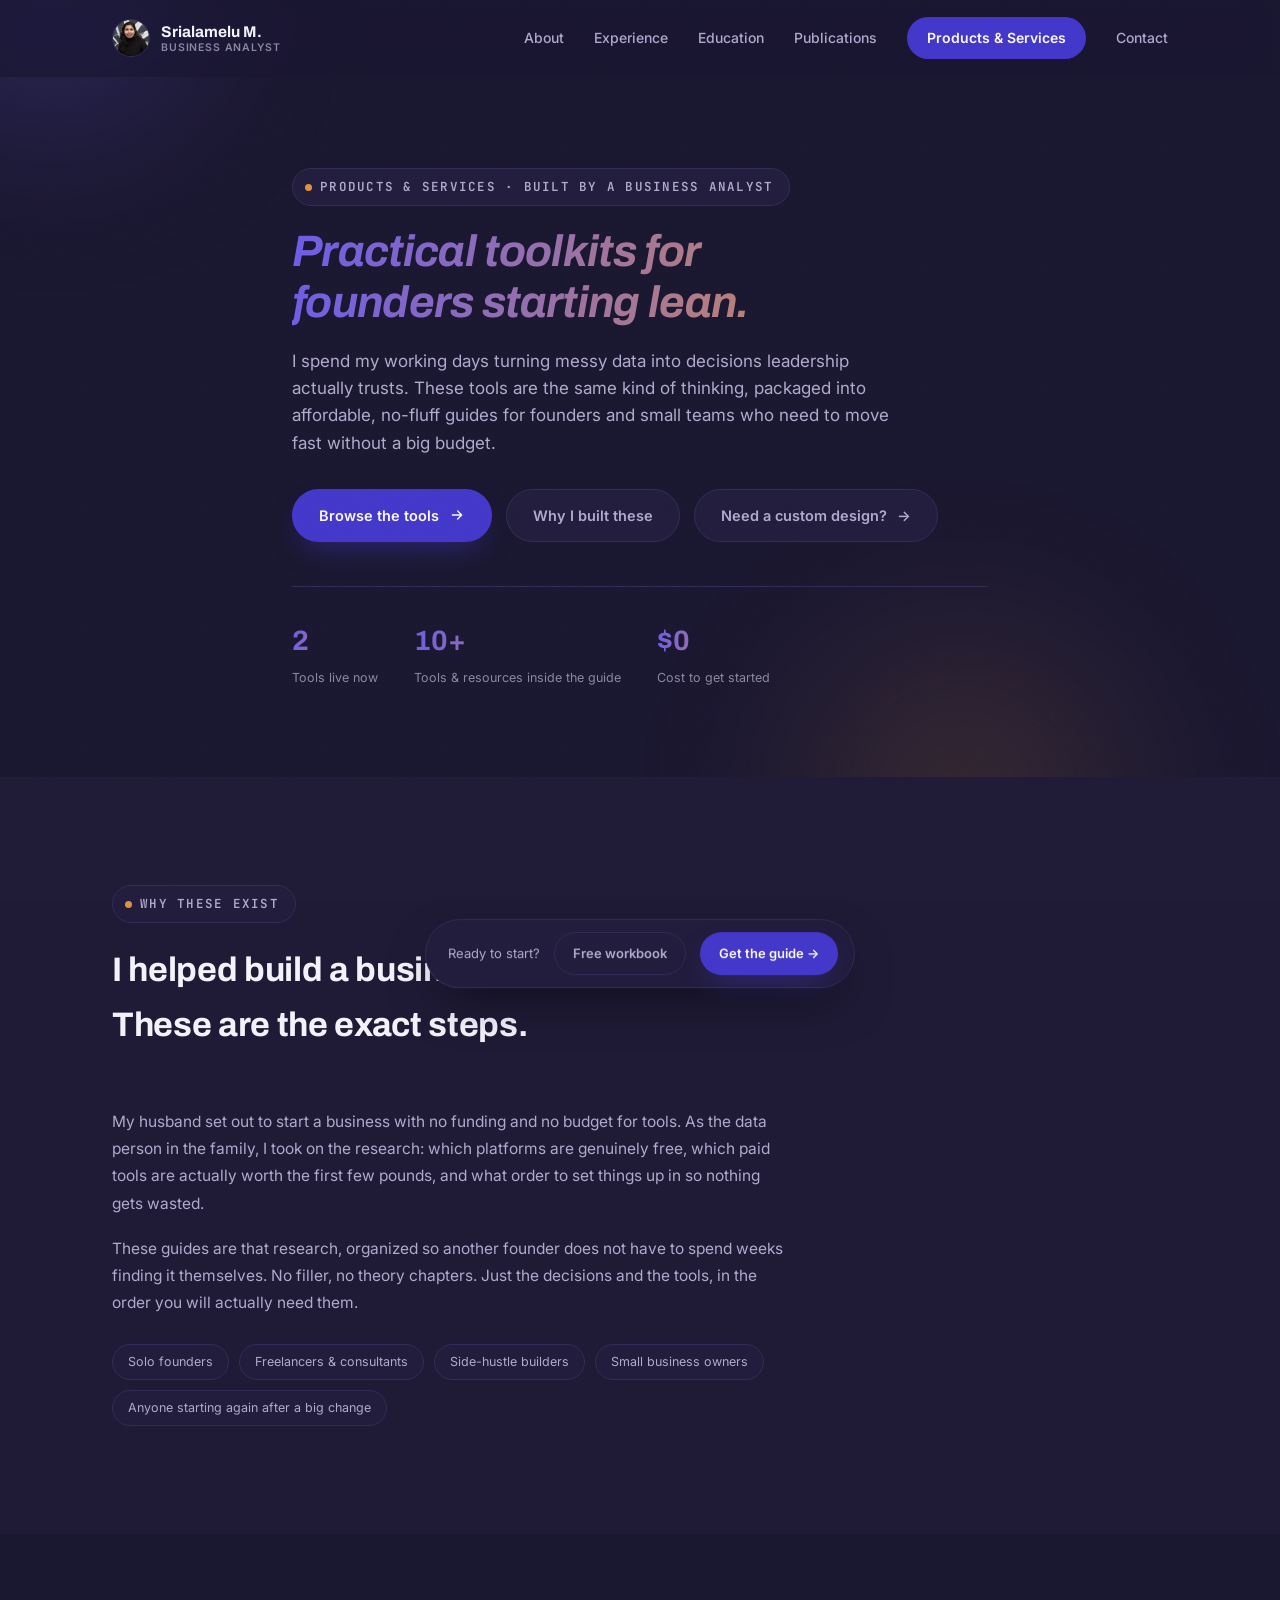
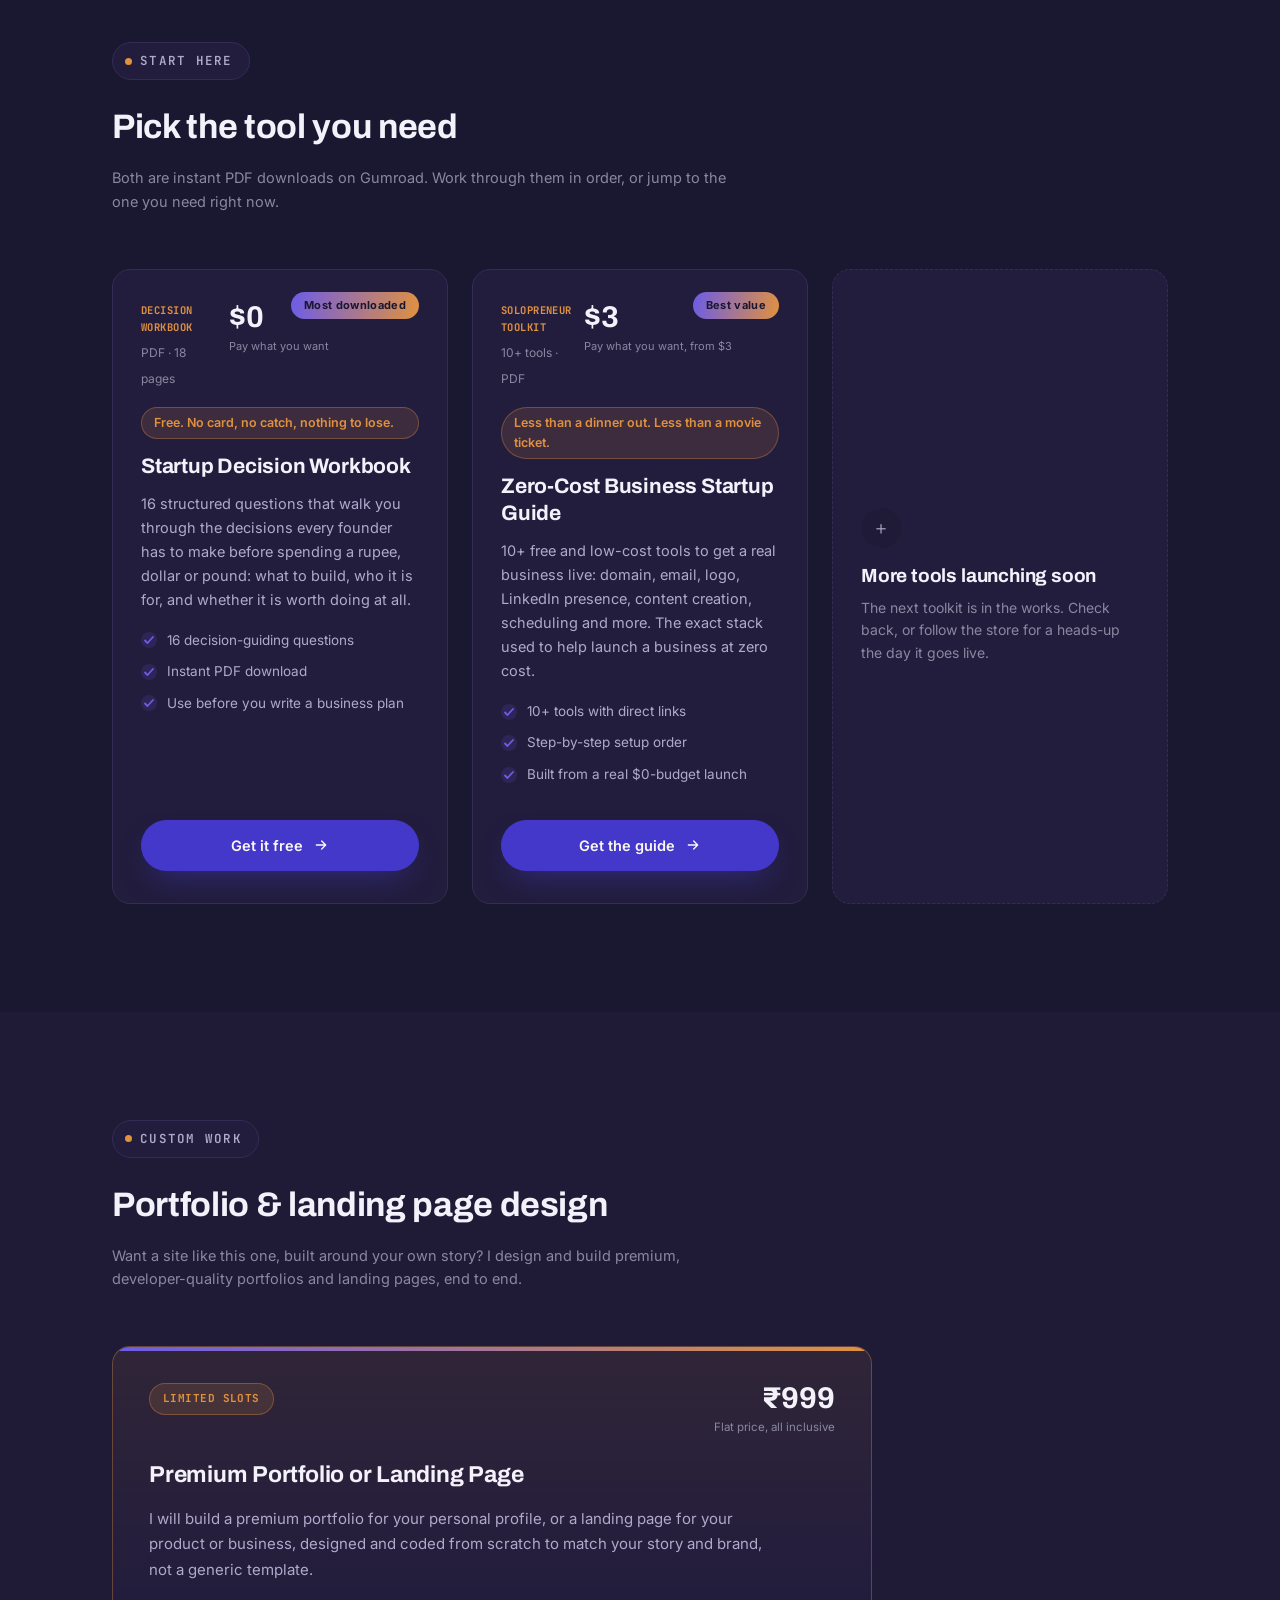
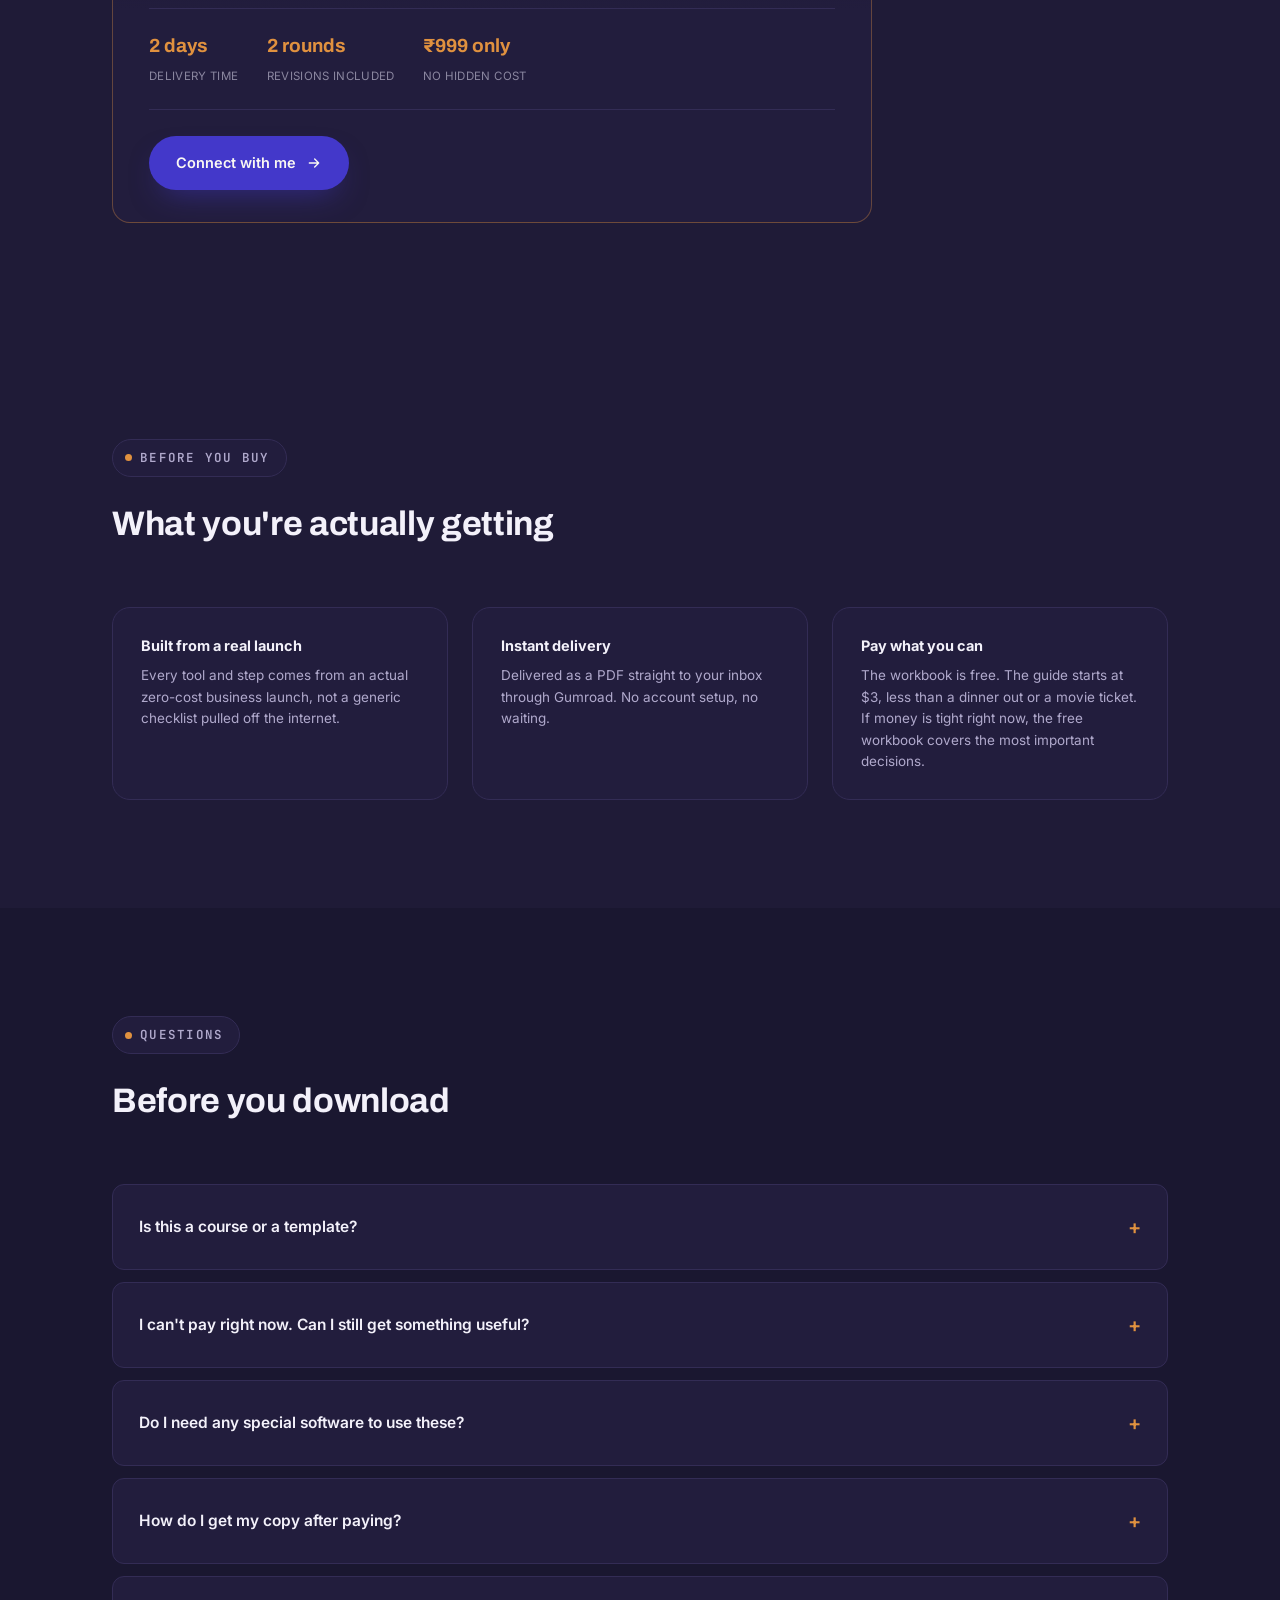
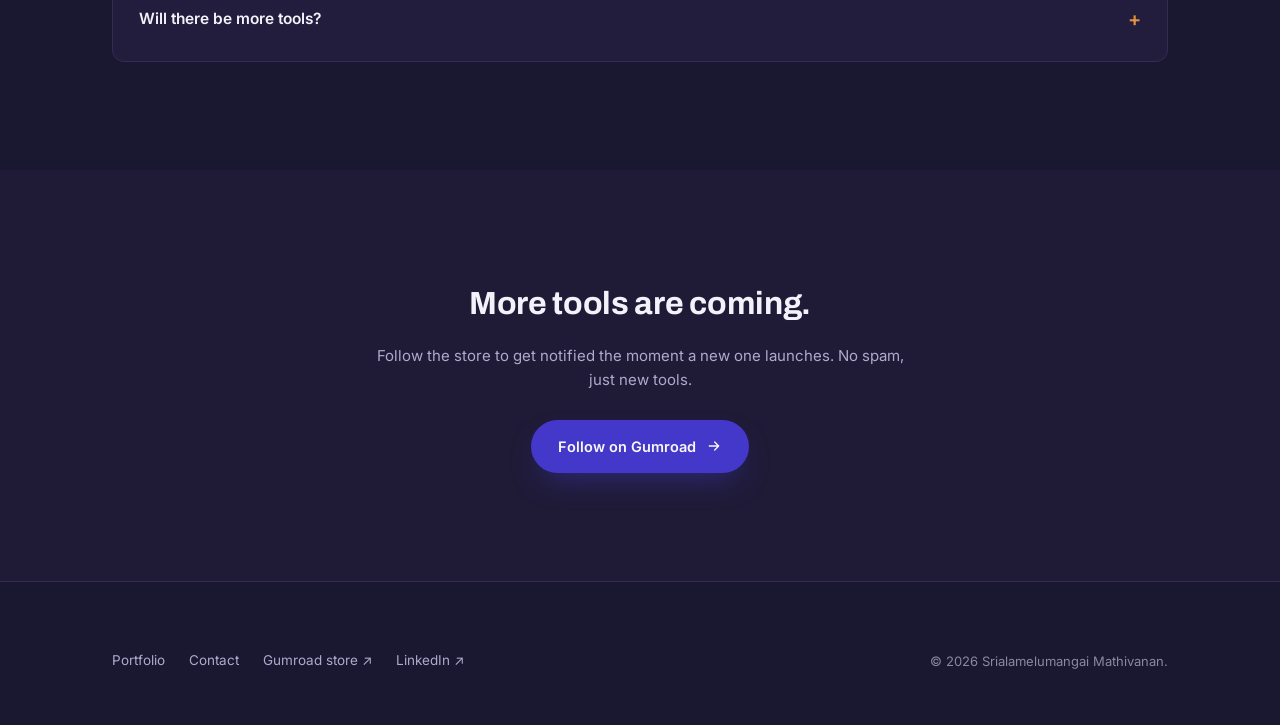
==== commit 6dce4933: "Add files via upload" ====
--- a/products.html
+++ b/products.html
@@ -3,8 +3,8 @@
 <head>
 <meta charset="UTF-8">
 <meta name="viewport" content="width=device-width, initial-scale=1.0">
-<title>Products · Srialamelumangai Mathivanan</title>
-<meta name="description" content="Practical, low-cost toolkits for founders and small teams, built by a business analyst who spends her days turning complexity into clear decisions. Instant PDF downloads on Gumroad.">
+<title>Products &amp; Services · Srialamelumangai Mathivanan</title>
+<meta name="description" content="Practical, low-cost toolkits for founders and small teams, plus premium portfolio and landing page design services, built by a business analyst who spends her days turning complexity into clear decisions.">
 <link rel="icon" href="data:image/svg+xml,%3Csvg xmlns='http://www.w3.org/2000/svg' viewBox='0 0 100 100'%3E%3Crect width='100' height='100' rx='24' fill='%234338CA'/%3E%3Ctext x='50' y='66' font-size='48' font-family='Arial,sans-serif' font-weight='700' fill='%23FAF8F3' text-anchor='middle'%3ESM%3C/text%3E%3C/svg%3E">
 <link rel="preconnect" href="https://fonts.googleapis.com">
 <link rel="preconnect" href="https://fonts.gstatic.com" crossorigin>
@@ -31,7 +31,7 @@
       <a href="index.html#experience">Experience</a>
       <a href="index.html#education">Education</a>
       <a href="index.html#publications">Publications</a>
-      <a href="products.html" class="nav-cta">Products</a>
+      <a href="products.html" class="nav-cta">Products &amp; Services</a>
       <a href="index.html#contact">Contact</a>
     </nav>
     <button class="nav-toggle" id="navToggle" aria-label="Toggle navigation">
@@ -46,7 +46,7 @@
   <div class="hero-glow hero-glow-b" aria-hidden="true"></div>
 
   <div class="container prod-hero-inner reveal">
-    <p class="eyebrow">Products · Built by a business analyst</p>
+    <p class="eyebrow">Products &amp; Services · Built by a business analyst</p>
     <h1 class="gradient-text">Practical toolkits for<br>founders starting lean.</h1>
     <p class="prod-hero-lede">
       I spend my working days turning messy data into decisions leadership actually trusts.
@@ -60,6 +60,7 @@
         <svg width="16" height="16" viewBox="0 0 24 24" fill="none" stroke="currentColor" stroke-width="2"><path d="M5 12h14M13 6l6 6-6 6" stroke-linecap="round" stroke-linejoin="round"/></svg>
       </a>
       <a href="#story" class="btn btn-outline">Why I built these</a>
+      <a href="#services" class="btn btn-outline">Need a custom design? <span aria-hidden="true">→</span></a>
     </div>
 
     <div class="prod-stats">
@@ -104,6 +105,49 @@
 
     <div class="prod-grid reveal" id="prodGrid">
       <!-- Rendered by products.js from the PRODUCTS array -->
+    </div>
+  </div>
+</section>
+
+<!-- ===== SERVICES (custom design work) ===== -->
+<section class="section section-alt" id="services">
+  <div class="container">
+    <div class="section-head reveal">
+      <p class="eyebrow">Custom work</p>
+      <h2>Portfolio &amp; landing page design</h2>
+      <p class="section-note">Want a site like this one, built around your own story? I design and build premium, developer-quality portfolios and landing pages, end to end.</p>
+    </div>
+
+    <div class="service-card reveal">
+      <div class="service-card-top">
+        <span class="service-badge">Limited slots</span>
+        <div class="service-price">
+          <strong>₹999</strong>
+          <span>Flat price, all inclusive</span>
+        </div>
+      </div>
+      <h3>Premium Portfolio or Landing Page</h3>
+      <p class="service-desc">I will build a premium portfolio for your personal profile, or a landing page for your product or business, designed and coded from scratch to match your story and brand, not a generic template.</p>
+
+      <div class="service-meta-row">
+        <div class="service-meta">
+          <strong>2 days</strong>
+          <span>Delivery time</span>
+        </div>
+        <div class="service-meta">
+          <strong>2 rounds</strong>
+          <span>Revisions included</span>
+        </div>
+        <div class="service-meta">
+          <strong>₹999 only</strong>
+          <span>No hidden cost</span>
+        </div>
+      </div>
+
+      <a href="mailto:sam.mathi95@gmail.com?subject=Portfolio%20or%20Landing%20Page%20Design%20Enquiry&body=Hi%20Sri%2C%0A%0AI%27d%20like%20to%20get%20a%20portfolio%20or%20landing%20page%20built.%20Here%27s%20a%20bit%20about%20what%20I%20need%3A%0A" class="btn btn-primary service-btn">
+        Connect with me
+        <svg width="16" height="16" viewBox="0 0 24 24" fill="none" stroke="currentColor" stroke-width="2"><path d="M5 12h14M13 6l6 6-6 6" stroke-linecap="round" stroke-linejoin="round"/></svg>
+      </a>
     </div>
   </div>
 </section>
--- a/styles.css
+++ b/styles.css
@@ -376,57 +376,34 @@
   object-fit: cover;
 }
 .photo-stats {
-  display: flex;
+  display: grid;
+  grid-template-columns: repeat(4, 1fr);
   background: var(--dark-panel);
   border: 1px solid var(--dark-line);
   border-radius: 0 0 22px 22px;
   box-shadow: 0 30px 60px -24px rgba(0,0,0,0.55);
 }
 .photo-stat {
-  flex: 1;
   text-align: center;
-  padding: 18px 8px;
+  padding: 16px 6px;
   border-right: 1px solid var(--dark-line);
 }
 .photo-stat:last-child { border-right: none; }
 .photo-stat strong {
   display: block;
   font-family: var(--font-display);
-  font-size: 21px;
+  font-size: 18px;
   background: var(--gradient-brand);
   -webkit-background-clip: text;
   background-clip: text;
   color: transparent;
 }
 .photo-stat span {
-  font-size: 10.5px;
+  font-size: 9.5px;
   font-weight: 600;
-  letter-spacing: 0.04em;
+  letter-spacing: 0.03em;
   text-transform: uppercase;
   color: var(--muted);
-}
-
-.scroll-cue {
-  position: relative;
-  z-index: 1;
-  display: flex;
-  justify-content: center;
-  margin-top: 64px;
-}
-.scroll-cue span {
-  width: 1px; height: 46px;
-  background: linear-gradient(var(--accent), transparent);
-  display: block;
-  position: relative;
-}
-.scroll-cue span::after {
-  content: "";
-  position: absolute;
-  bottom: 0; left: 50%;
-  transform: translateX(-50%);
-  width: 6px; height: 6px;
-  border-radius: 50%;
-  background: var(--accent);
 }
 
 /* ================= SECTIONS ================= */
@@ -576,14 +553,32 @@
   gap: 24px;
 }
 .edu-card {
+  position: relative;
   background: var(--dark-panel);
   border: 1px solid var(--dark-line);
   border-radius: var(--radius);
-  padding: 30px 32px;
+  padding: 32px 32px 28px;
   overflow: hidden;
   transition: border-color 0.25s ease, transform 0.25s ease;
 }
+.edu-card::after {
+  content: "";
+  position: absolute;
+  top: 0; left: 0; right: 0;
+  height: 4px;
+  background: var(--gradient-brand);
+}
 .edu-card:hover { border-color: rgba(108,92,231,0.4); transform: translateY(-2px); }
+.edu-icon {
+  width: 42px; height: 42px;
+  border-radius: 12px;
+  display: flex;
+  align-items: center;
+  justify-content: center;
+  margin-bottom: 18px;
+  background: var(--accent-soft);
+  color: var(--accent);
+}
 .edu-card-top {
   display: flex;
   justify-content: space-between;
@@ -633,15 +628,33 @@
   grid-template-columns: 1fr 1fr;
   gap: 24px;
   margin-top: 40px;
-  padding-top: 36px;
-  border-top: 1px solid var(--dark-line);
+}
+.honors-col {
+  position: relative;
+  background: linear-gradient(180deg, rgba(224,145,63,0.09), var(--dark-panel) 60%);
+  border: 1px solid rgba(224,145,63,0.3);
+  border-radius: var(--radius);
+  padding: 28px 30px;
+  overflow: hidden;
+  transition: border-color 0.25s ease, transform 0.25s ease;
+}
+.honors-col:hover { border-color: rgba(224,145,63,0.55); transform: translateY(-2px); }
+.honors-icon {
+  width: 42px; height: 42px;
+  border-radius: 12px;
+  display: flex;
+  align-items: center;
+  justify-content: center;
+  margin-bottom: 16px;
+  background: var(--amber-soft);
+  color: var(--amber);
 }
 .honors-col h4 {
   font-family: var(--font-body);
   font-size: 13px;
   text-transform: uppercase;
   letter-spacing: 0.1em;
-  color: var(--muted);
+  color: var(--dark-ink);
   margin: 0 0 14px;
 }
 .honors-col ul {
@@ -651,7 +664,7 @@
   font-size: 14.5px;
 }
 .honors-col li { margin-bottom: 8px; }
-.honors-col li::marker { color: var(--accent); }
+.honors-col li::marker { color: var(--amber); }
 
 /* ---------- Training ---------- */
 .train-card {
@@ -663,13 +676,29 @@
   transition: border-color 0.25s ease, transform 0.25s ease;
 }
 .train-card:hover { border-color: rgba(108,92,231,0.4); transform: translateY(-2px); }
+.train-card-top {
+  display: flex;
+  align-items: center;
+  gap: 12px;
+  margin-bottom: 14px;
+}
+.train-icon {
+  width: 32px; height: 32px;
+  border-radius: 9px;
+  display: flex;
+  align-items: center;
+  justify-content: center;
+  flex-shrink: 0;
+  background: var(--accent-soft);
+  color: var(--accent);
+}
 .train-date {
   font-family: var(--font-mono);
   font-size: 12px;
   font-weight: 600;
   color: var(--amber);
   letter-spacing: 0.02em;
-  margin: 0 0 10px;
+  margin: 0;
 }
 .train-card h3 {
   font-size: 19px;
@@ -708,8 +737,13 @@
   transform: translateY(-2px);
 }
 .cert-icon {
+  width: 28px; height: 28px;
+  border-radius: 50%;
+  display: flex;
+  align-items: center;
+  justify-content: center;
   color: var(--amber);
-  font-size: 11px;
+  background: var(--amber-soft);
   flex-shrink: 0;
 }
 
@@ -734,6 +768,16 @@
   border-color: rgba(108,92,231,0.4);
   transform: translateY(-2px);
   background: var(--accent-soft);
+}
+.pub-icon {
+  width: 38px; height: 38px;
+  border-radius: 11px;
+  display: flex;
+  align-items: center;
+  justify-content: center;
+  flex-shrink: 0;
+  background: var(--accent-soft);
+  color: var(--accent);
 }
 .pub-card h3 {
   font-size: 17px;
@@ -913,6 +957,30 @@
 }
 
 /* ================= PRODUCTS TEASER (index.html) ================= */
+.products-teaser-highlight {
+  position: relative;
+  overflow: hidden;
+  border-top: 1px solid rgba(224,145,63,0.25);
+  border-bottom: 1px solid rgba(224,145,63,0.25);
+}
+.teaser-glow {
+  position: absolute;
+  z-index: 0;
+  pointer-events: none;
+  border-radius: 50%;
+  filter: blur(80px);
+}
+.teaser-glow-a {
+  top: -180px; left: -120px;
+  width: 380px; height: 380px;
+  background: radial-gradient(circle, rgba(224,145,63,0.16), transparent 70%);
+}
+.teaser-glow-b {
+  bottom: -200px; right: -100px;
+  width: 420px; height: 420px;
+  background: radial-gradient(circle, rgba(108,92,231,0.16), transparent 70%);
+}
+.products-teaser-highlight .container { position: relative; z-index: 1; }
 .teaser-grid {
   display: grid;
   grid-template-columns: repeat(3, 1fr);
@@ -1198,6 +1266,85 @@
 }
 .prod-card-coming h3 { font-size: 19px; margin-bottom: 8px; }
 .prod-card-coming p { color: var(--muted); font-size: 14px; margin: 0; }
+
+/* ---------- Services (custom design work) ---------- */
+.service-card {
+  position: relative;
+  background: linear-gradient(180deg, rgba(224,145,63,0.09), var(--dark-panel) 55%);
+  border: 1px solid rgba(224,145,63,0.35);
+  border-radius: var(--radius);
+  padding: 36px 36px 32px;
+  overflow: hidden;
+  max-width: 760px;
+}
+.service-card::before {
+  content: "";
+  position: absolute;
+  top: 0; left: 0; right: 0;
+  height: 4px;
+  background: var(--gradient-brand);
+}
+.service-card-top {
+  display: flex;
+  justify-content: space-between;
+  align-items: flex-start;
+  gap: 16px;
+  margin-bottom: 18px;
+  flex-wrap: wrap;
+}
+.service-badge {
+  font-family: var(--font-mono);
+  font-size: 11px;
+  font-weight: 700;
+  letter-spacing: 0.04em;
+  text-transform: uppercase;
+  color: var(--amber);
+  background: var(--amber-soft);
+  border: 1px solid rgba(224,145,63,0.35);
+  padding: 6px 13px;
+  border-radius: 999px;
+}
+.service-price { text-align: right; }
+.service-price strong {
+  display: block;
+  font-family: var(--font-display);
+  font-size: 30px;
+  color: var(--dark-ink);
+  line-height: 1;
+}
+.service-price span { font-size: 11.5px; color: var(--muted); }
+.service-card h3 {
+  font-size: 23px;
+  margin-bottom: 12px;
+}
+.service-desc {
+  color: var(--dark-muted);
+  font-size: 15px;
+  line-height: 1.7;
+  margin: 0 0 26px;
+  max-width: 620px;
+}
+.service-meta-row {
+  display: flex;
+  flex-wrap: wrap;
+  gap: 28px;
+  padding: 22px 0;
+  margin-bottom: 26px;
+  border-top: 1px solid var(--dark-line);
+  border-bottom: 1px solid var(--dark-line);
+}
+.service-meta strong {
+  display: block;
+  font-family: var(--font-display);
+  font-size: 19px;
+  color: var(--amber);
+}
+.service-meta span {
+  font-size: 11.5px;
+  color: var(--muted);
+  text-transform: uppercase;
+  letter-spacing: 0.03em;
+}
 
 /* ---------- Trust row ---------- */
 .trust-grid {
@@ -1404,4 +1551,13 @@
   .prod-card-top { padding-right: 0; flex-wrap: wrap; }
   .prod-badge { position: static; display: inline-block; margin-bottom: 10px; }
   .prod-cta-band h2 { font-size: 24px; }
-}
+
+  .photo-stats { grid-template-columns: repeat(2, 1fr); }
+  .photo-stat { border-right: 1px solid var(--dark-line); border-bottom: 1px solid var(--dark-line); }
+  .photo-stat:nth-child(2n) { border-right: none; }
+  .photo-stat:nth-child(n+3) { border-bottom: none; }
+
+  .service-card { padding: 24px; }
+  .service-price { text-align: left; }
+  .service-meta-row { gap: 20px; }
+}
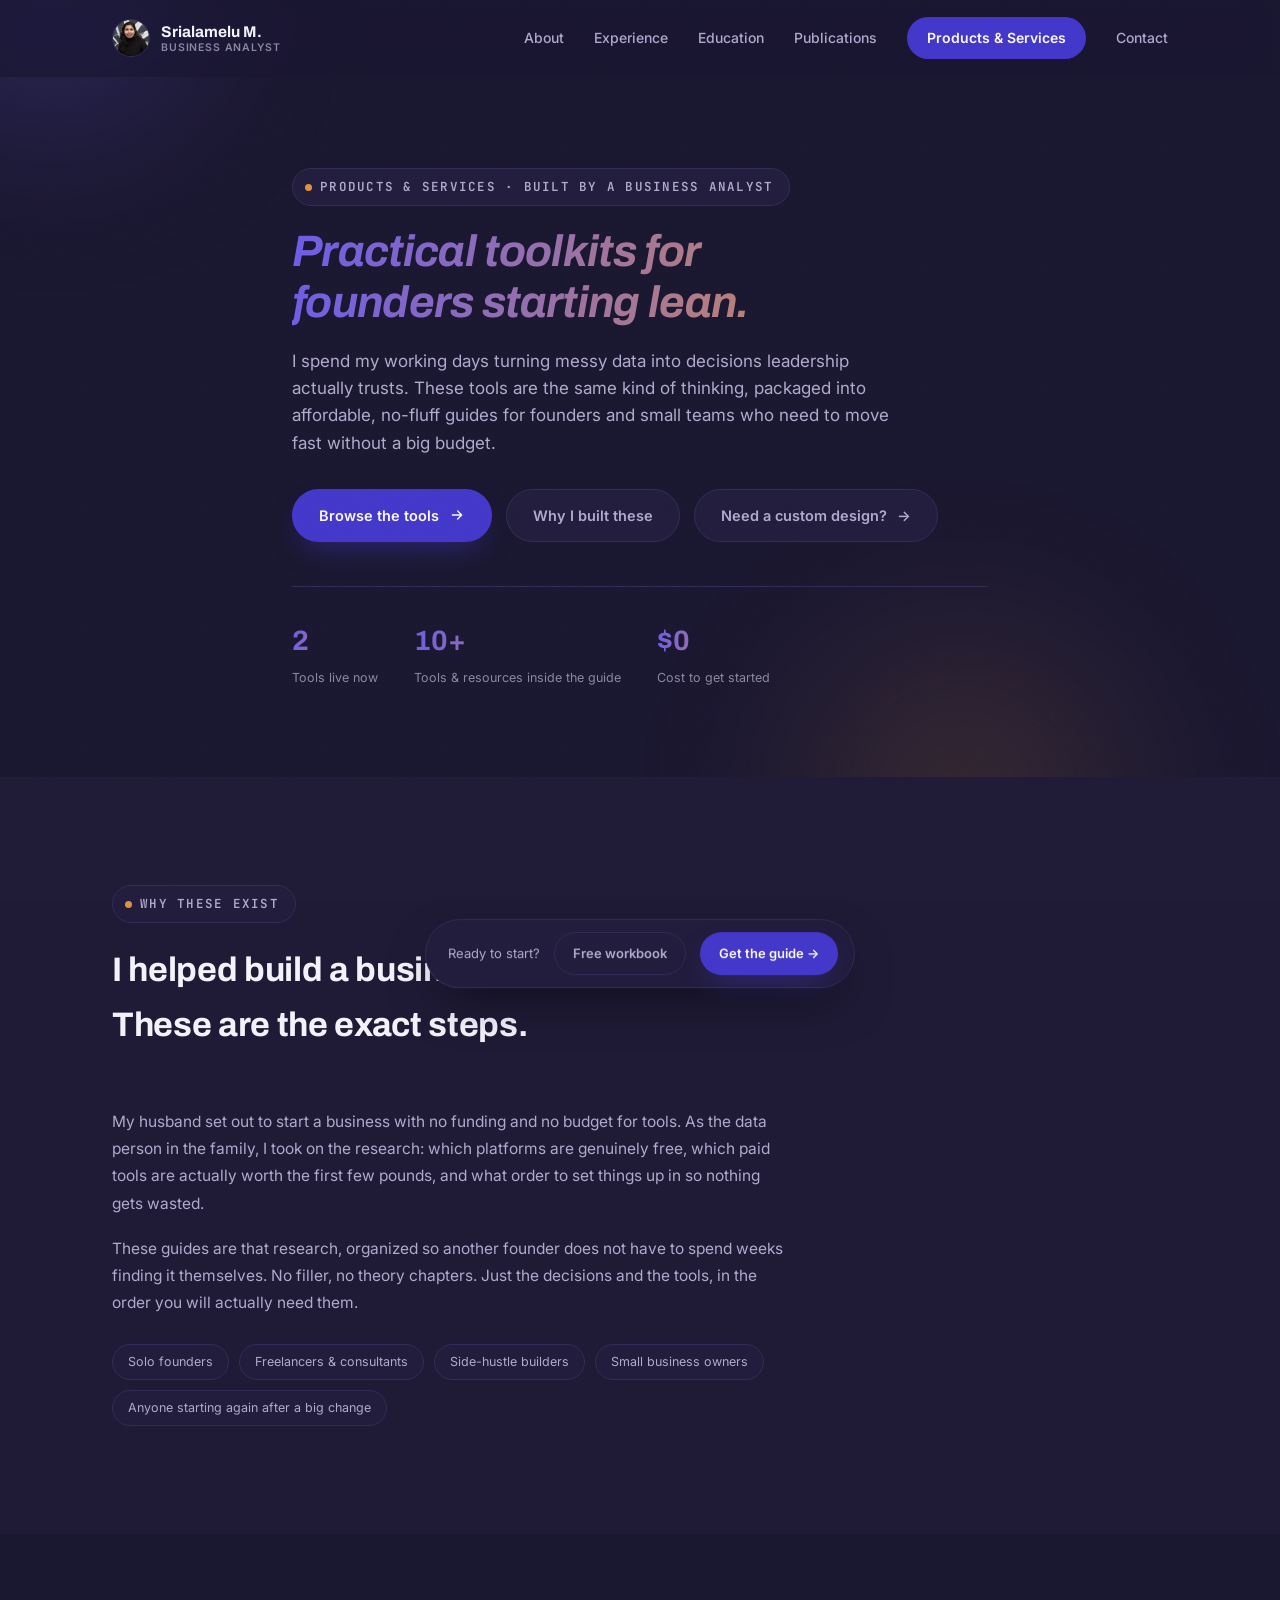
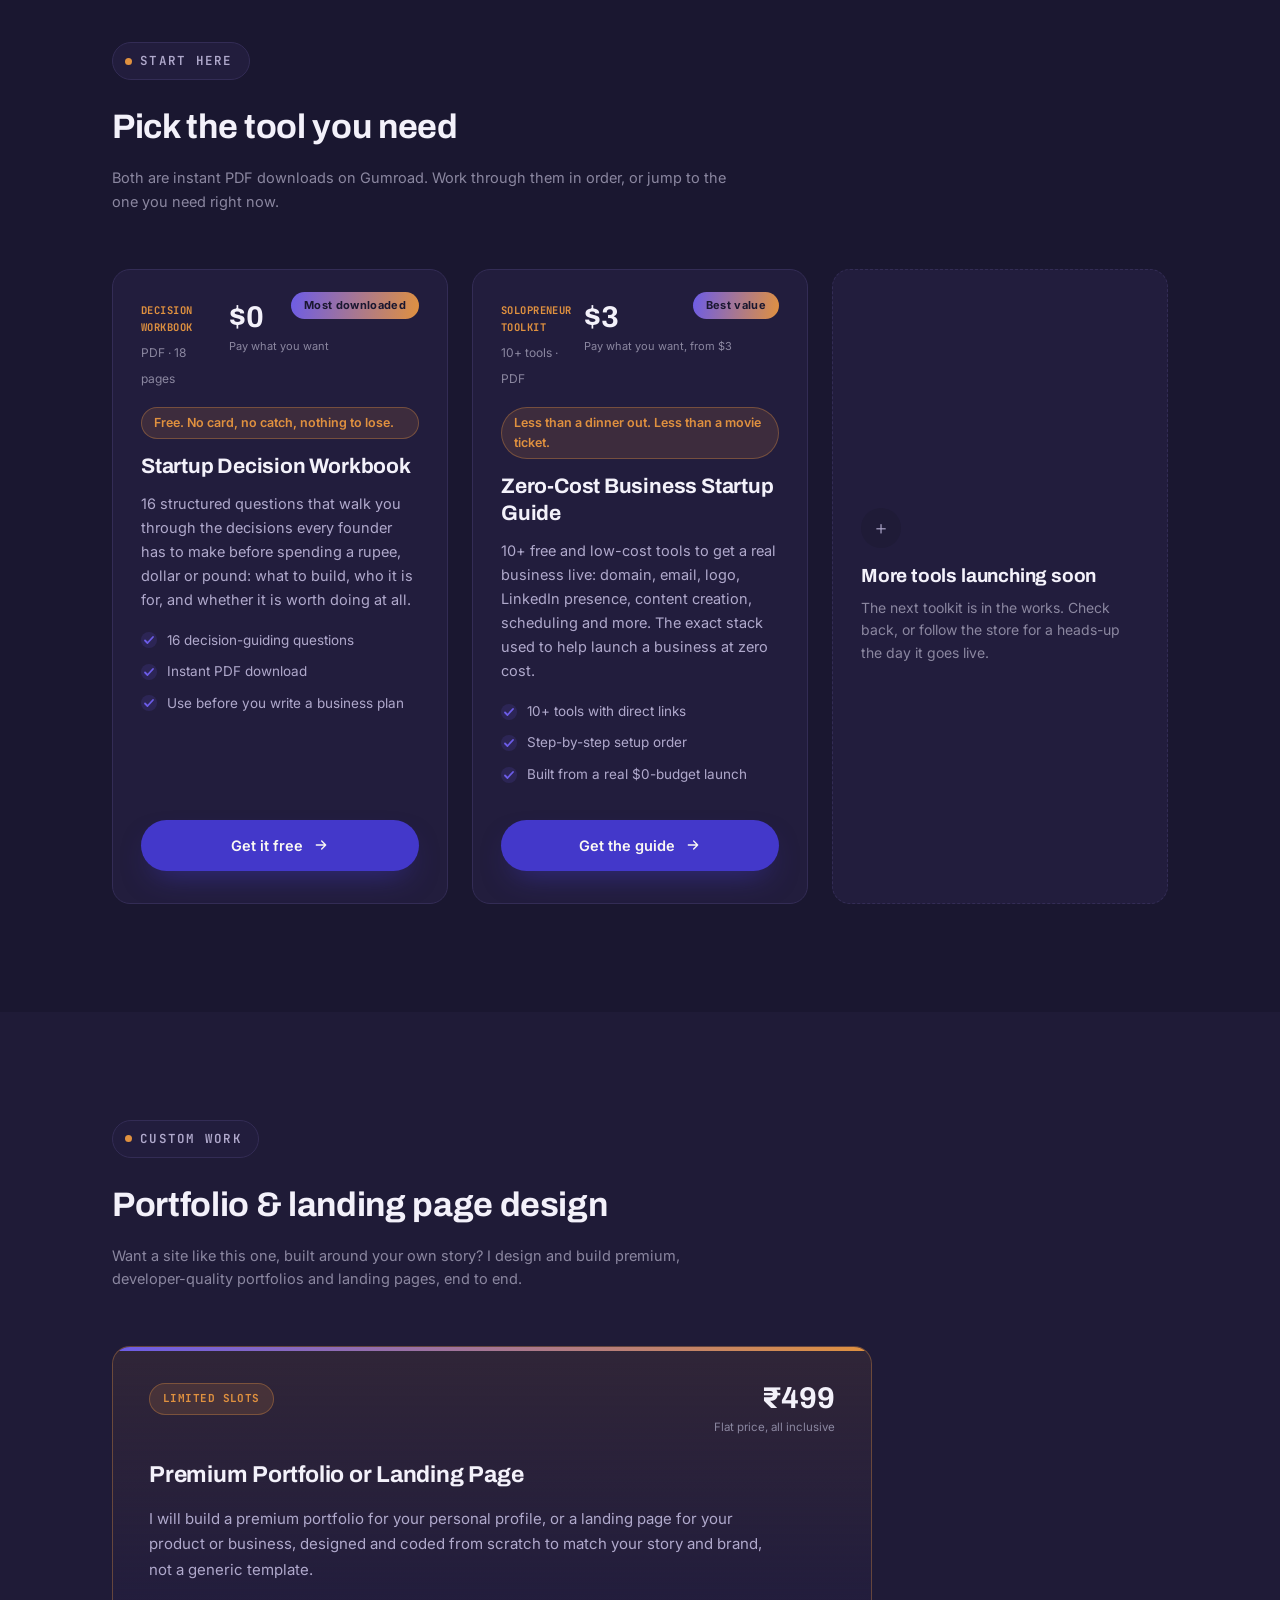
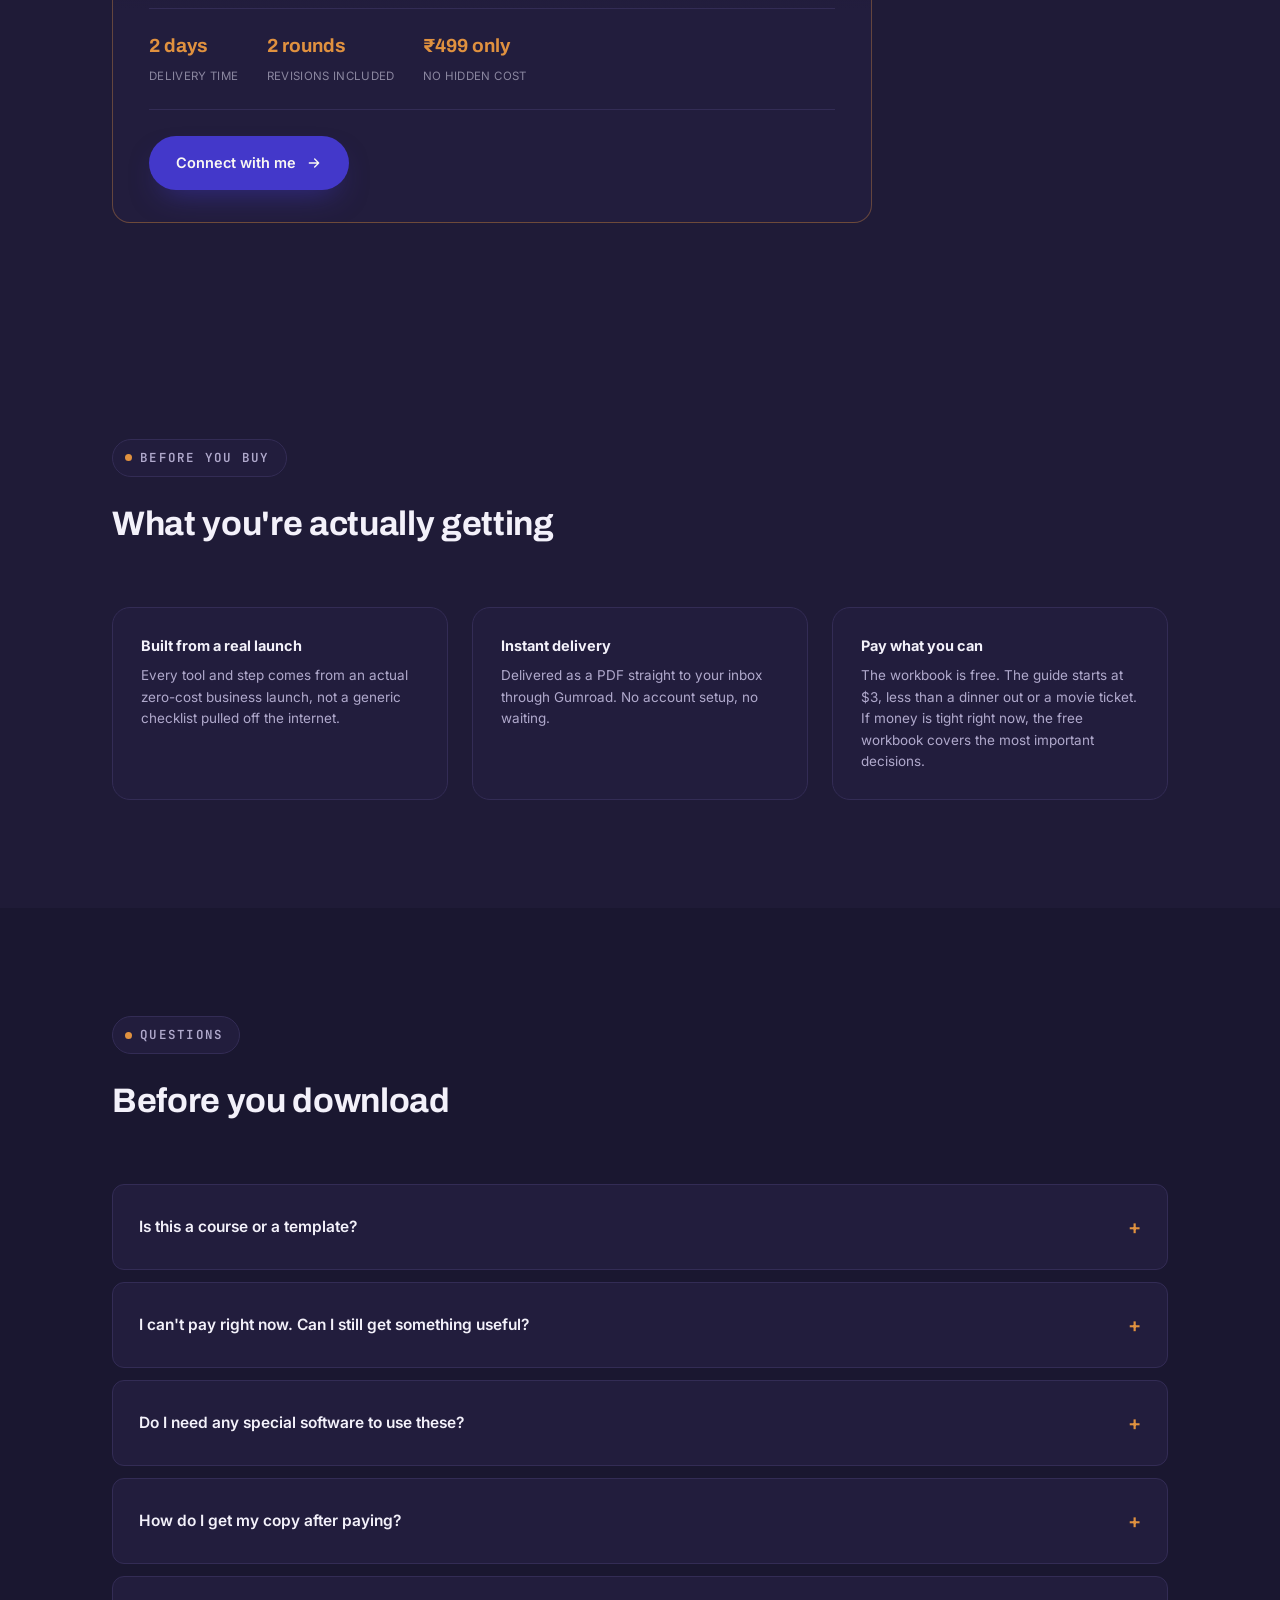
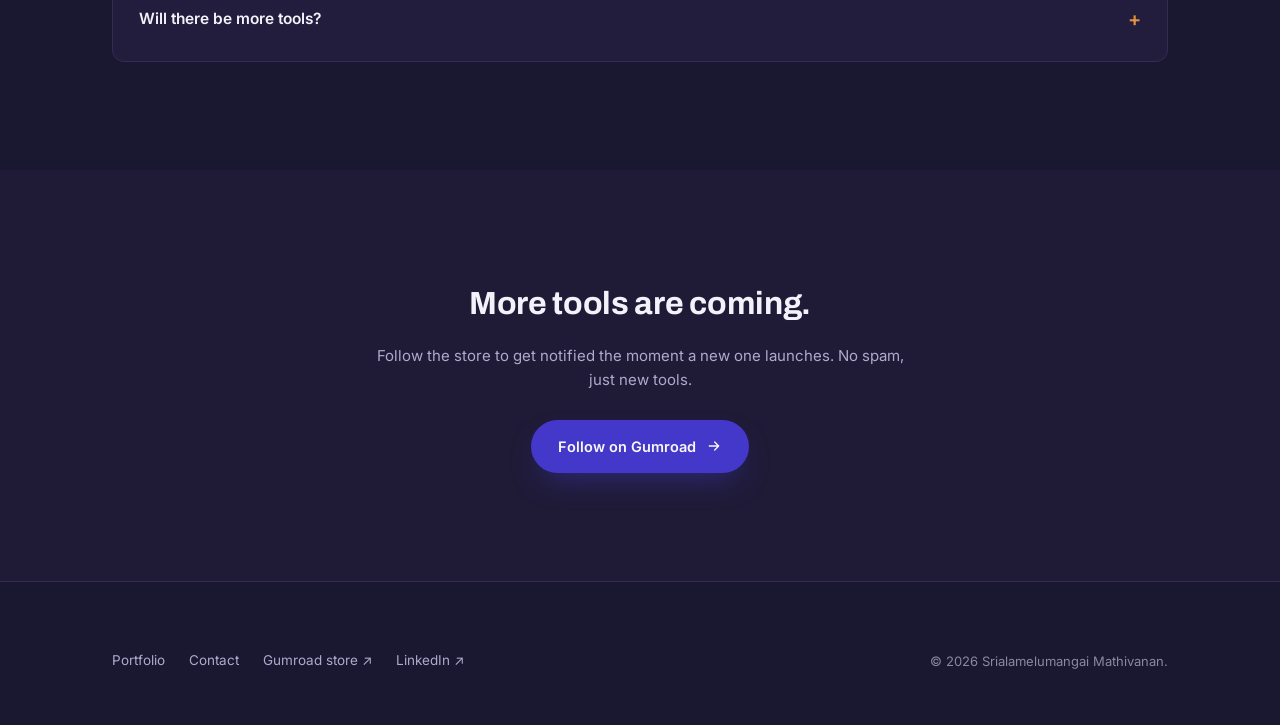
==== commit 63a17d7f: "Update products.html" ====
--- a/products.html
+++ b/products.html
@@ -122,7 +122,7 @@
       <div class="service-card-top">
         <span class="service-badge">Limited slots</span>
         <div class="service-price">
-          <strong>₹999</strong>
+          <strong>₹499</strong>
           <span>Flat price, all inclusive</span>
         </div>
       </div>
@@ -139,7 +139,7 @@
           <span>Revisions included</span>
         </div>
         <div class="service-meta">
-          <strong>₹999 only</strong>
+          <strong>₹499 only</strong>
           <span>No hidden cost</span>
         </div>
       </div>
--- a/styles.css
+++ b/styles.css
@@ -756,13 +756,17 @@
 .pub-card {
   display: flex;
   align-items: center;
-  justify-content: space-between;
+  justify-content: flex-start;
   gap: 20px;
   background: var(--dark-panel);
   border: 1px solid var(--dark-line);
   border-radius: var(--radius);
   padding: 26px 30px;
   transition: border-color 0.2s ease, transform 0.2s ease, background 0.2s ease;
+}
+.pub-text {
+  flex: 1;
+  min-width: 0;
 }
 a.pub-card:hover {
   border-color: rgba(108,92,231,0.4);
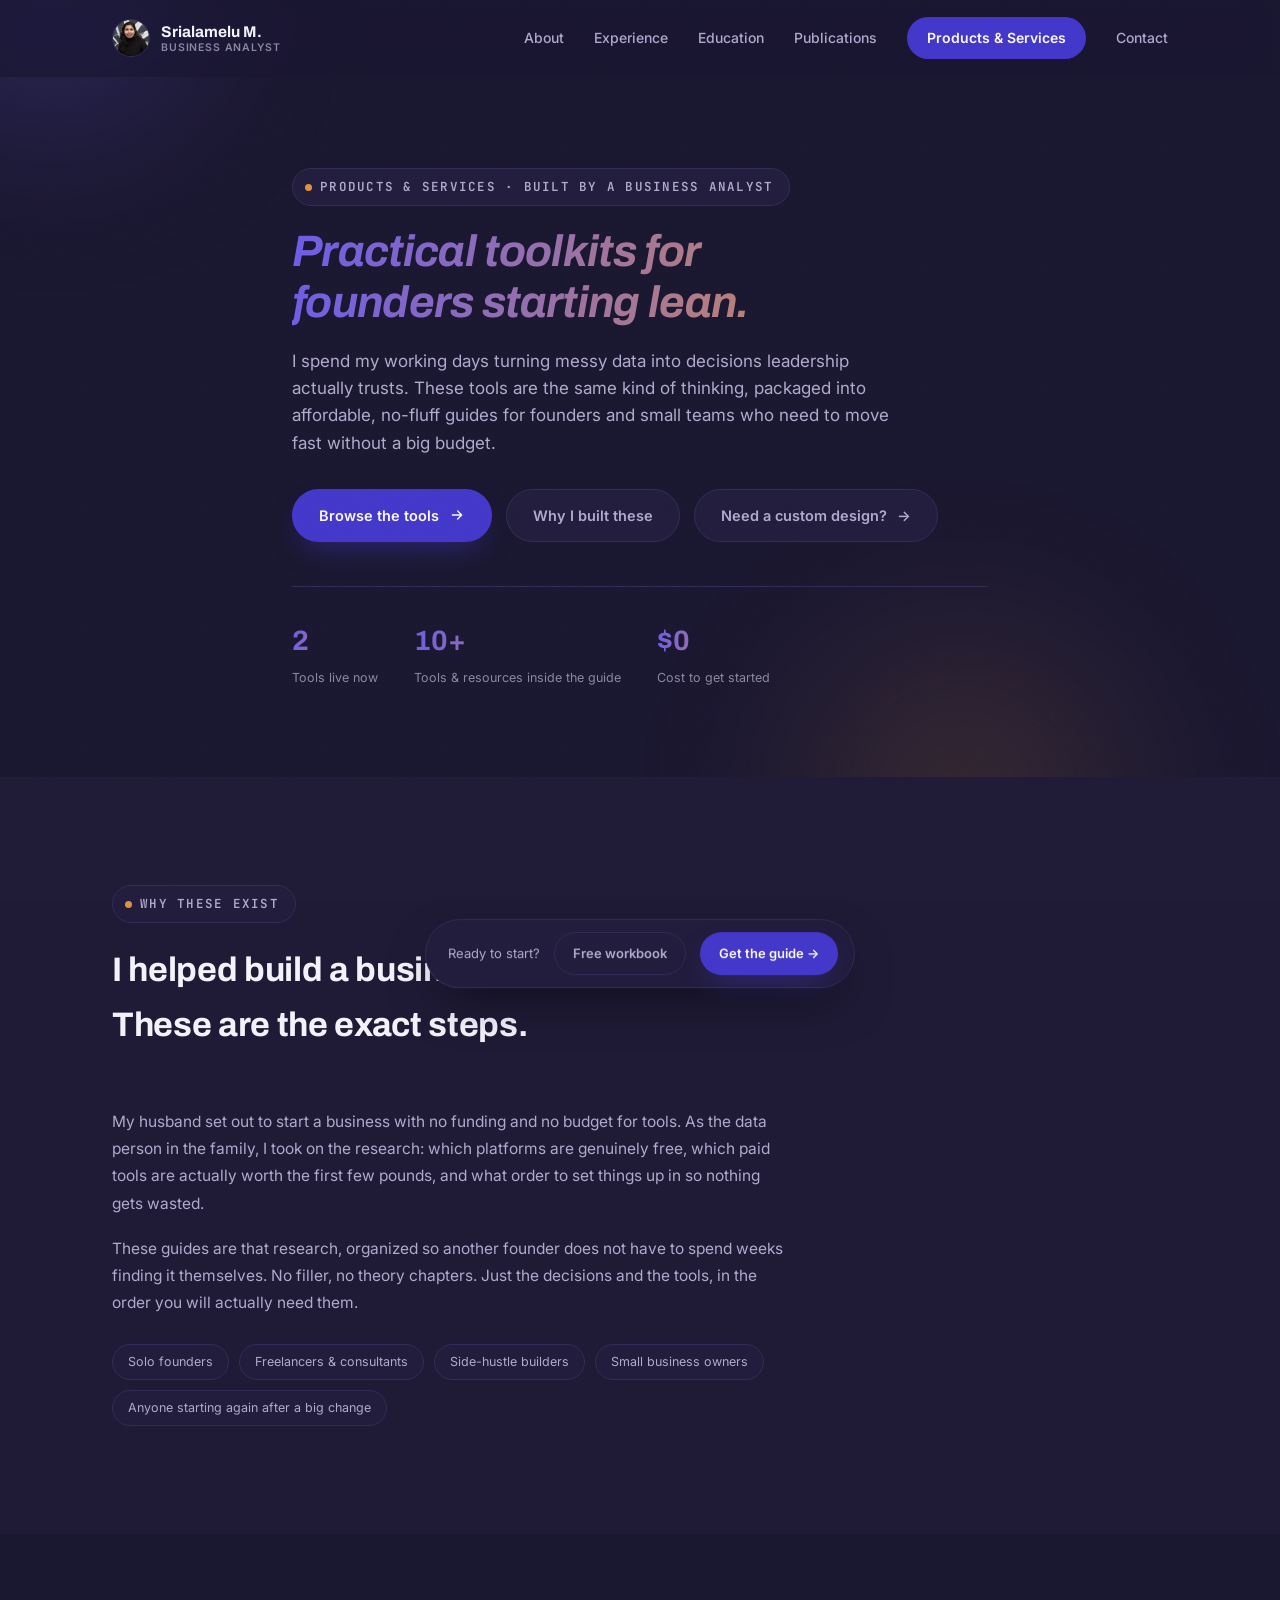
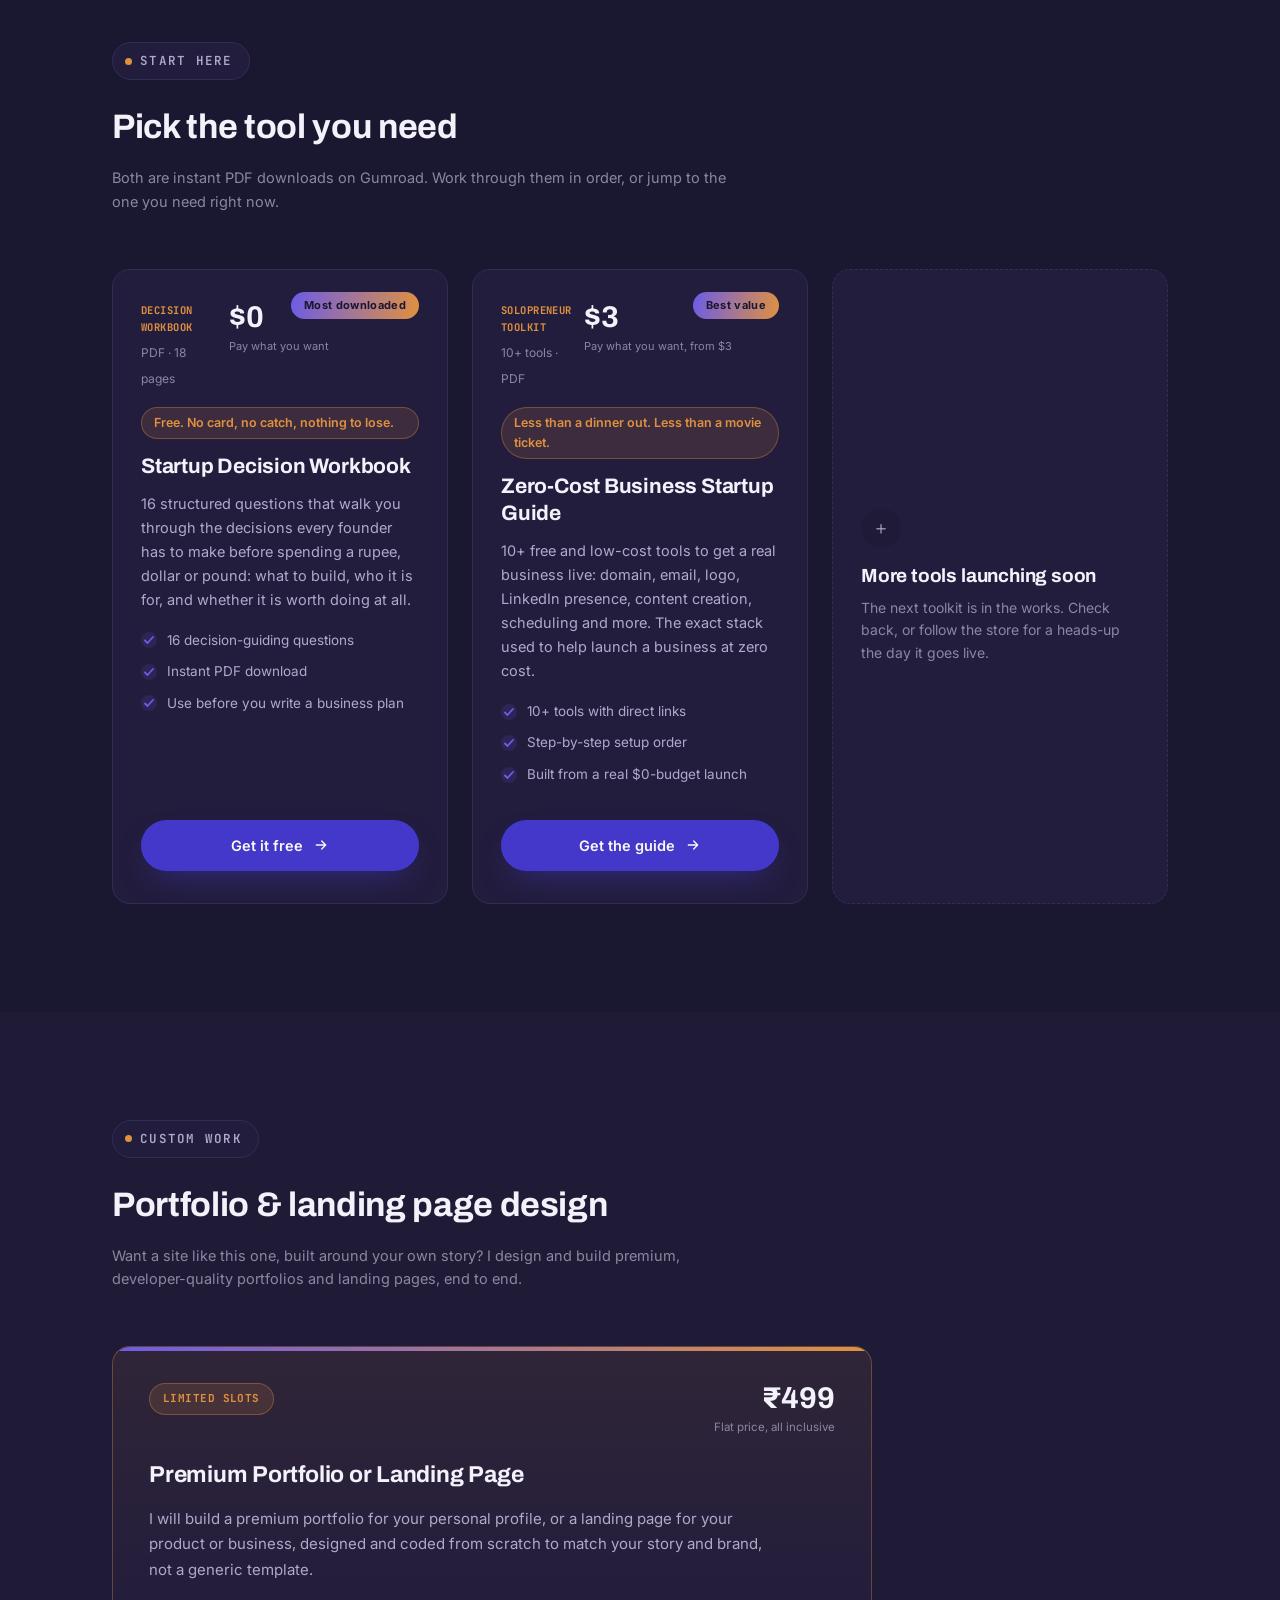
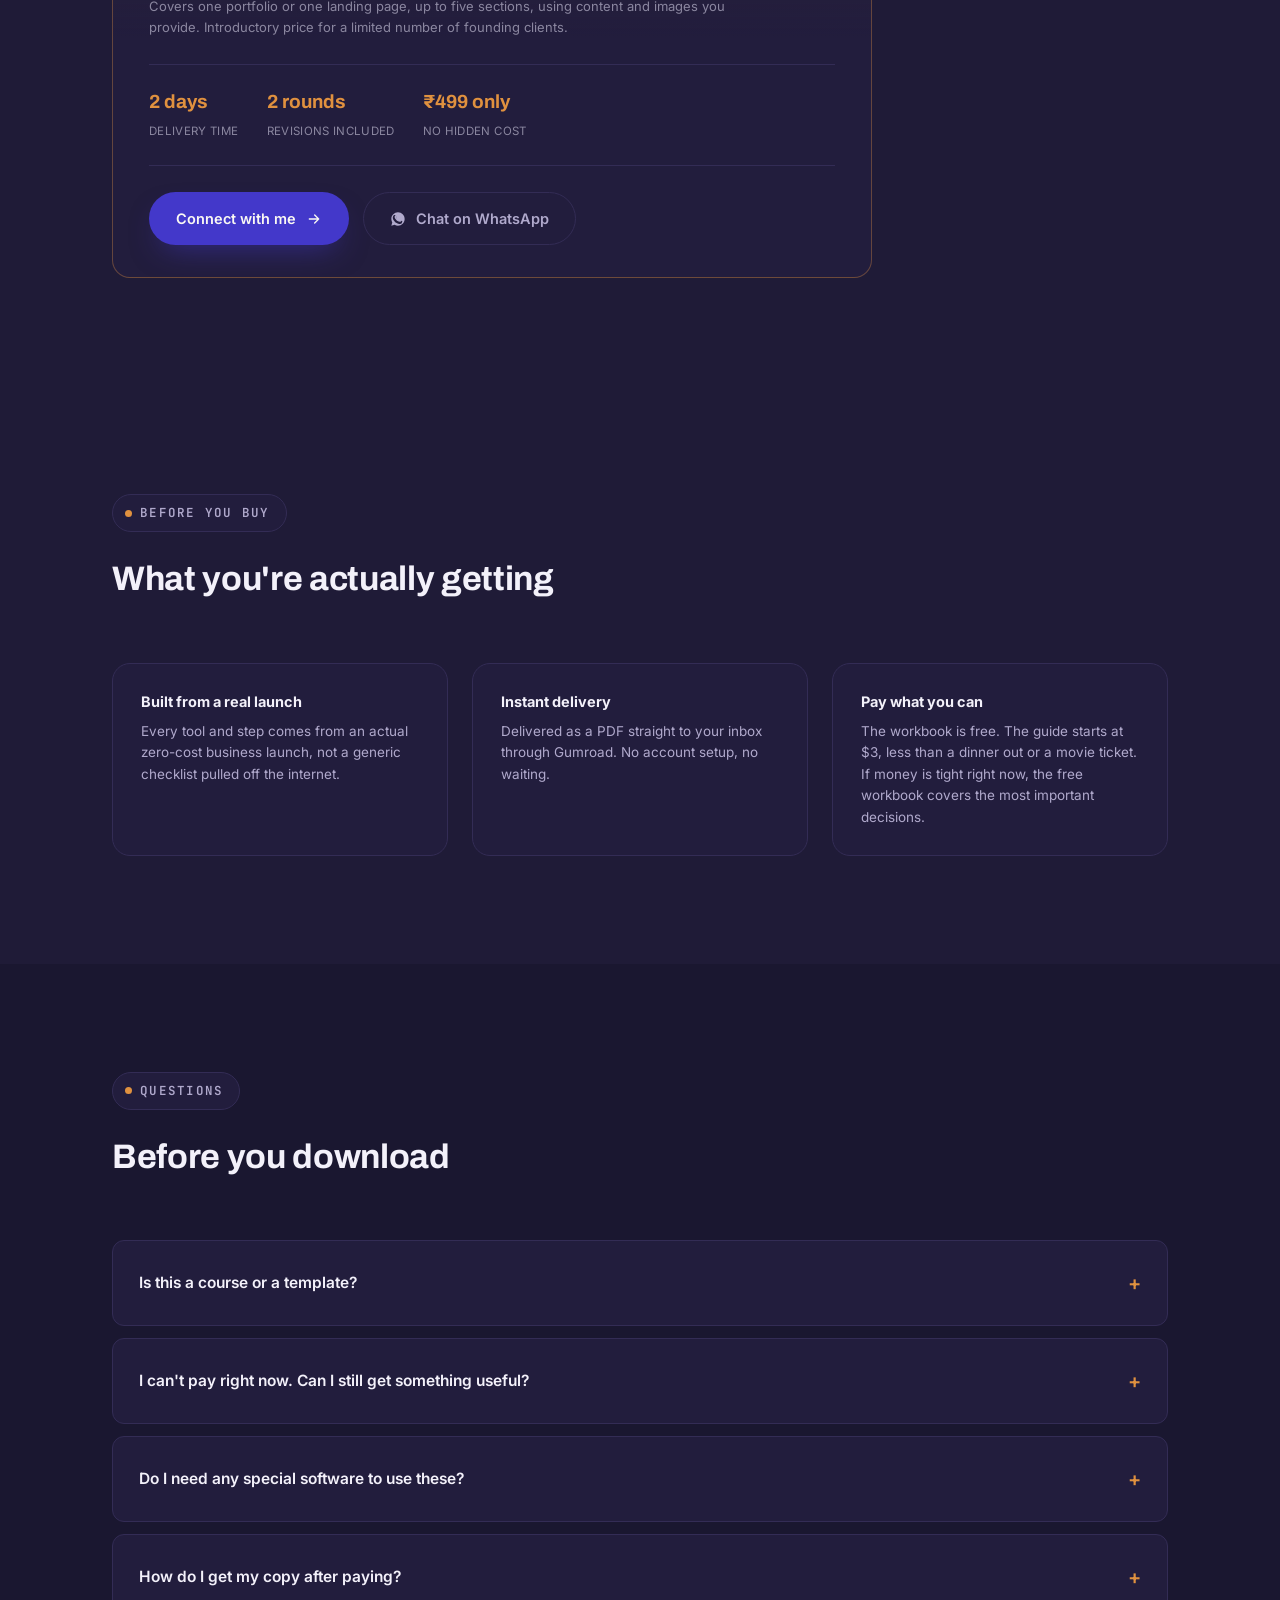
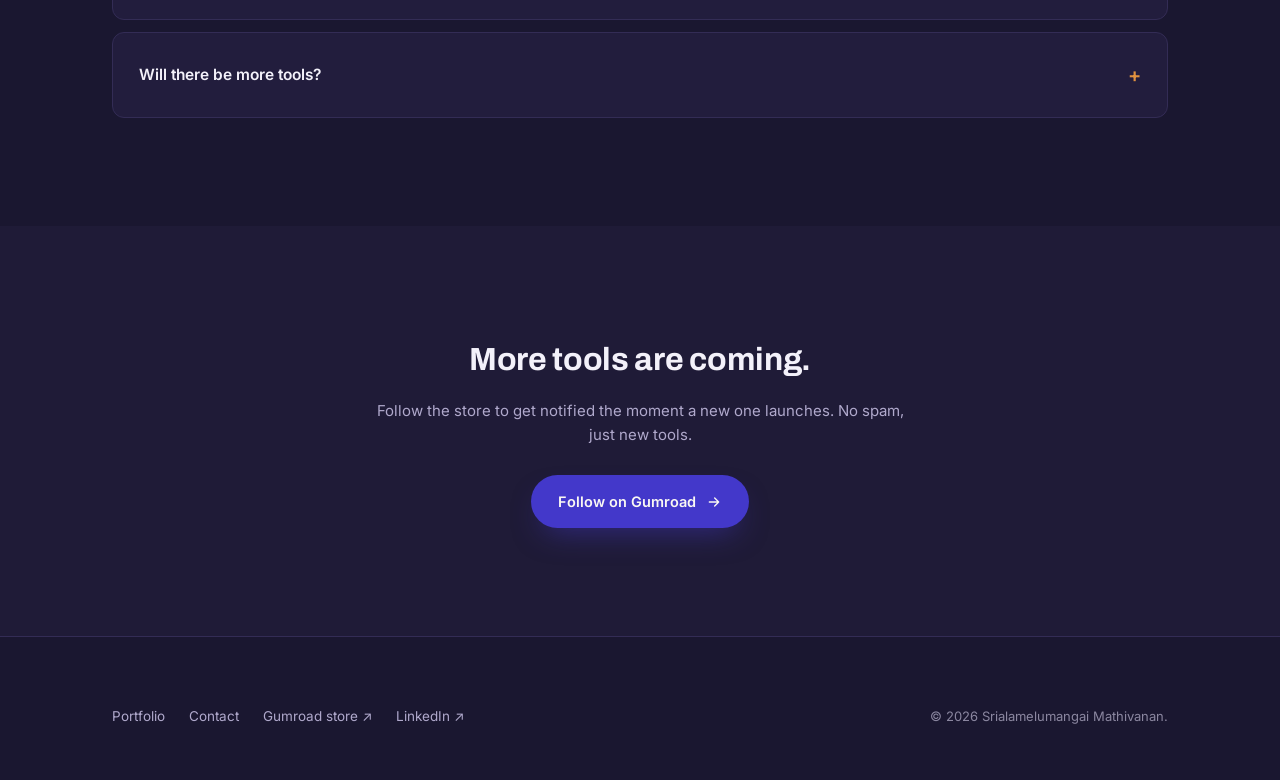
==== commit 31f4e822: "Add files via upload" ====
--- a/products.html
+++ b/products.html
@@ -9,7 +9,1587 @@
 <link rel="preconnect" href="https://fonts.googleapis.com">
 <link rel="preconnect" href="https://fonts.gstatic.com" crossorigin>
 <link href="https://fonts.googleapis.com/css2?family=Archivo:ital,wght@0,600;0,700;0,800;1,700;1,800&family=Inter:wght@300;400;500;600;700&family=JetBrains+Mono:wght@500;600&display=swap" rel="stylesheet">
-<link rel="stylesheet" href="styles.css">
+<style>
+/* ==================================================
+   Srialamelumangai Mathivanan — Portfolio
+   Dark theme: navy + cream + indigo/amber accents
+   (same brand family as the Zero to Launch toolkits)
+   ================================================== */
+
+:root {
+  --dark: #1A1730;
+  --dark-panel: #221D3D;
+  --dark-panel-alt: #1F1B37;
+  --dark-line: #332C55;
+  --cream: #FAF8F3;
+  --ink-soft: #4C4760;
+  --muted: #8B87A0;
+  --dark-ink: #F3F1FA;
+  --dark-muted: #B0A9CC;
+
+  --accent: #6C5CE7;
+  --accent-strong: #4338CA;
+  --amber: #E0913F;
+  --amber-strong: #C2660C;
+
+  --accent-soft: rgba(108,92,231,0.14);
+  --amber-soft: rgba(224,145,63,0.14);
+
+  --gradient-brand: linear-gradient(100deg, var(--accent) 0%, var(--amber) 100%);
+
+  --font-display: 'Archivo', 'Segoe UI', -apple-system, sans-serif;
+  --font-body: 'Inter', -apple-system, BlinkMacSystemFont, 'Segoe UI', sans-serif;
+  --font-mono: 'JetBrains Mono', ui-monospace, SFMono-Regular, Menlo, monospace;
+
+  --container: 1120px;
+  --radius: 18px;
+}
+
+* { box-sizing: border-box; }
+
+html { scroll-behavior: smooth; }
+
+body {
+  margin: 0;
+  background: var(--dark);
+  color: var(--dark-ink);
+  font-family: var(--font-body);
+  font-weight: 400;
+  line-height: 1.6;
+  -webkit-font-smoothing: antialiased;
+}
+
+img { max-width: 100%; display: block; }
+
+a { color: inherit; text-decoration: none; }
+
+.container {
+  max-width: var(--container);
+  margin: 0 auto;
+  padding: 0 32px;
+}
+
+.noise-overlay {
+  position: fixed;
+  inset: 0;
+  pointer-events: none;
+  z-index: 2;
+  opacity: 0.035;
+  background-image: url("data:image/svg+xml,%3Csvg xmlns='http://www.w3.org/2000/svg' width='120' height='120'%3E%3Cfilter id='n'%3E%3CfeTurbulence type='fractalNoise' baseFrequency='0.9' numOctaves='2' stitchTiles='stitch'/%3E%3C/filter%3E%3Crect width='100%25' height='100%25' filter='url(%23n)'/%3E%3C/svg%3E");
+  mix-blend-mode: overlay;
+}
+
+.scroll-progress {
+  position: fixed;
+  top: 0; left: 0;
+  height: 3px;
+  width: 0%;
+  background: var(--gradient-brand);
+  z-index: 200;
+}
+
+.eyebrow {
+  display: inline-flex;
+  align-items: center;
+  gap: 8px;
+  font-size: 12.5px;
+  letter-spacing: 0.1em;
+  text-transform: uppercase;
+  color: var(--dark-muted);
+  font-weight: 600;
+  font-family: var(--font-mono);
+  margin: 0 0 20px;
+  border: 1px solid var(--dark-line);
+  background: var(--dark-panel);
+  padding: 8px 16px 8px 12px;
+  border-radius: 999px;
+}
+.eyebrow::before {
+  content: "";
+  width: 7px; height: 7px;
+  border-radius: 50%;
+  background: var(--amber);
+  flex-shrink: 0;
+}
+
+h1, h2, h3 {
+  font-family: var(--font-display);
+  font-weight: 700;
+  color: var(--dark-ink);
+  margin: 0;
+  letter-spacing: -0.01em;
+}
+
+/* ---------- reveal-on-scroll ---------- */
+.reveal {
+  opacity: 0;
+  transform: translateY(24px);
+  transition: opacity 0.7s ease, transform 0.7s ease;
+}
+.reveal.is-visible {
+  opacity: 1;
+  transform: translateY(0);
+}
+
+/* ================= HEADER ================= */
+.site-header {
+  position: fixed;
+  top: 0; left: 0; right: 0;
+  z-index: 100;
+  background: rgba(26,23,48,0.7);
+  backdrop-filter: blur(14px) saturate(140%);
+  -webkit-backdrop-filter: blur(14px) saturate(140%);
+  border-bottom: 1px solid transparent;
+  transition: border-color 0.3s ease, background 0.3s ease;
+}
+.site-header.scrolled {
+  border-bottom-color: var(--dark-line);
+  background: rgba(26,23,48,0.92);
+}
+.header-inner {
+  display: flex;
+  align-items: center;
+  justify-content: space-between;
+  height: 76px;
+}
+.brand {
+  display: flex;
+  align-items: center;
+  gap: 11px;
+}
+.brand-avatar {
+  width: 38px; height: 38px;
+  border-radius: 50%;
+  overflow: hidden;
+  flex-shrink: 0;
+  border: 1px solid var(--dark-line);
+}
+.brand-avatar img {
+  width: 100%; height: 100%;
+  object-fit: cover;
+  object-position: center 15%;
+}
+.brand-text {
+  display: flex;
+  flex-direction: column;
+  line-height: 1.25;
+}
+.brand-name {
+  font-family: var(--font-display);
+  font-size: 15.5px;
+  font-weight: 700;
+  color: var(--dark-ink);
+}
+.brand-role {
+  font-size: 10.5px;
+  font-weight: 600;
+  letter-spacing: 0.08em;
+  text-transform: uppercase;
+  color: var(--muted);
+}
+
+.main-nav {
+  display: flex;
+  align-items: center;
+  gap: 30px;
+}
+.main-nav a {
+  font-size: 14px;
+  font-weight: 500;
+  color: var(--dark-muted);
+  transition: color 0.2s ease;
+  position: relative;
+}
+.main-nav a:hover { color: var(--dark-ink); }
+.main-nav a.nav-cta {
+  color: var(--cream);
+  background: var(--accent-strong);
+  padding: 10px 20px;
+  border-radius: 999px;
+  font-weight: 600;
+  transition: transform 0.2s ease, background 0.2s ease;
+}
+.main-nav a.nav-cta:hover { color: var(--cream); transform: translateY(-2px); background: var(--accent); }
+
+.nav-toggle {
+  display: none;
+  flex-direction: column;
+  justify-content: center;
+  gap: 5px;
+  width: 40px;
+  height: 40px;
+  background: none;
+  border: none;
+  cursor: pointer;
+}
+.nav-toggle span {
+  display: block;
+  height: 2px;
+  background: var(--dark-ink);
+  border-radius: 2px;
+  transition: transform 0.25s ease, opacity 0.25s ease;
+}
+
+/* ================= HERO ================= */
+.hero {
+  position: relative;
+  padding: 172px 0 100px;
+  overflow: hidden;
+}
+.hero-bg-pattern {
+  position: absolute;
+  top: 50%; right: -10%;
+  transform: translateY(-50%);
+  width: 720px; height: 720px;
+  color: rgba(243,241,250,0.04);
+  z-index: 0;
+  pointer-events: none;
+}
+.hero-glow {
+  position: absolute;
+  z-index: 0;
+  pointer-events: none;
+  border-radius: 50%;
+  filter: blur(70px);
+}
+.hero-glow-a {
+  top: -220px; left: -160px;
+  width: 420px; height: 420px;
+  background: radial-gradient(circle, rgba(108,92,231,0.28), transparent 70%);
+}
+.hero-glow-b {
+  bottom: -260px; right: 6%;
+  width: 480px; height: 480px;
+  background: radial-gradient(circle, rgba(224,145,63,0.18), transparent 70%);
+}
+.hero-inner {
+  position: relative;
+  z-index: 1;
+  display: grid;
+  grid-template-columns: 1.15fr 0.85fr;
+  gap: 56px;
+  align-items: center;
+}
+.hero-text h1 {
+  font-size: 48px;
+  line-height: 1.16;
+  letter-spacing: -0.015em;
+  margin-bottom: 22px;
+}
+.gradient-text {
+  font-style: italic;
+  background: var(--gradient-brand);
+  -webkit-background-clip: text;
+  background-clip: text;
+  color: transparent;
+}
+.hero-lede {
+  font-size: 17px;
+  color: var(--dark-muted);
+  max-width: 560px;
+  margin: 0 0 24px;
+}
+
+.status-row {
+  display: flex;
+  flex-wrap: wrap;
+  gap: 10px;
+  margin: 0 0 32px;
+}
+.status-chip {
+  display: inline-flex;
+  align-items: center;
+  gap: 8px;
+  font-size: 12.5px;
+  color: var(--dark-muted);
+  border: 1px solid var(--dark-line);
+  background: var(--dark-panel);
+  padding: 8px 15px;
+  border-radius: 999px;
+}
+.status-dot {
+  width: 7px; height: 7px;
+  border-radius: 50%;
+  background: var(--amber);
+  flex-shrink: 0;
+}
+
+.hero-actions {
+  display: flex;
+  align-items: center;
+  gap: 14px;
+  flex-wrap: wrap;
+  margin-bottom: 30px;
+}
+.btn {
+  display: inline-flex;
+  align-items: center;
+  gap: 10px;
+  padding: 14px 26px;
+  border-radius: 999px;
+  font-size: 14.5px;
+  font-weight: 600;
+  transition: transform 0.2s ease, filter 0.2s ease, background 0.2s ease, box-shadow 0.2s ease;
+  border: 1px solid transparent;
+}
+.btn-primary {
+  background: var(--accent-strong);
+  color: var(--cream);
+  box-shadow: 0 14px 30px -12px rgba(67,56,202,0.55);
+}
+.btn-primary:hover { transform: translateY(-2px); background: var(--accent); box-shadow: 0 16px 34px -12px rgba(108,92,231,0.6); }
+.btn-linkedin {
+  background: transparent;
+  color: var(--dark-ink);
+  border: 1px solid var(--amber-strong);
+}
+.btn-linkedin:hover { transform: translateY(-2px); background: var(--amber-soft); border-color: var(--amber); }
+.btn-outline {
+  background: var(--dark-panel);
+  border: 1px solid var(--dark-line);
+  color: var(--dark-muted);
+}
+.btn-outline:hover { color: var(--dark-ink); border-color: var(--accent); transform: translateY(-2px); }
+
+.hero-tools {
+  display: flex;
+  flex-wrap: wrap;
+  gap: 9px;
+}
+.hero-tools span {
+  font-family: var(--font-mono);
+  font-size: 12px;
+  color: var(--dark-muted);
+  background: var(--dark-panel);
+  border: 1px solid var(--dark-line);
+  padding: 6px 13px;
+  border-radius: 8px;
+}
+
+.hero-photo {
+  position: relative;
+  display: flex;
+  flex-direction: column;
+  max-width: 400px;
+  margin: 0 auto;
+}
+.photo-frame {
+  position: relative;
+  width: 100%;
+  aspect-ratio: 896 / 836;
+  border-radius: 22px 22px 0 0;
+  overflow: hidden;
+  border: 1px solid var(--dark-line);
+  border-bottom: none;
+}
+.photo-frame img {
+  width: 100%;
+  height: 100%;
+  object-fit: cover;
+}
+.photo-stats {
+  display: grid;
+  grid-template-columns: repeat(4, 1fr);
+  background: var(--dark-panel);
+  border: 1px solid var(--dark-line);
+  border-radius: 0 0 22px 22px;
+  box-shadow: 0 30px 60px -24px rgba(0,0,0,0.55);
+}
+.photo-stat {
+  text-align: center;
+  padding: 16px 6px;
+  border-right: 1px solid var(--dark-line);
+}
+.photo-stat:last-child { border-right: none; }
+.photo-stat strong {
+  display: block;
+  font-family: var(--font-display);
+  font-size: 18px;
+  background: var(--gradient-brand);
+  -webkit-background-clip: text;
+  background-clip: text;
+  color: transparent;
+}
+.photo-stat span {
+  font-size: 9.5px;
+  font-weight: 600;
+  letter-spacing: 0.03em;
+  text-transform: uppercase;
+  color: var(--muted);
+}
+
+/* ================= SECTIONS ================= */
+.section {
+  padding: 108px 0;
+  position: relative;
+}
+.section-alt {
+  background: var(--dark-panel-alt);
+}
+.section-head {
+  max-width: 620px;
+  margin-bottom: 56px;
+}
+.section-head h2 {
+  font-size: 34px;
+}
+.section-note {
+  margin-top: 12px;
+  font-size: 14.5px;
+  color: var(--muted);
+}
+.section-note a {
+  color: var(--amber);
+  border-bottom: 1px solid rgba(224,145,63,0.4);
+}
+.section-note a:hover { color: var(--accent); border-color: var(--accent); }
+
+/* ---------- Card accent bar (shared "nice card" treatment) ---------- */
+.timeline-card, .edu-card, .train-card, .skill-group, .teaser-card, .prod-card, .trust-item, .cert-card {
+  position: relative;
+}
+.timeline-card::before, .edu-card::before, .train-card::before, .skill-group::before,
+.teaser-card::before, .prod-card::before, .trust-item::before {
+  content: "";
+  position: absolute;
+  top: 0; left: 28px; right: 28px;
+  height: 2px;
+  background: var(--gradient-brand);
+  opacity: 0;
+  transition: opacity 0.25s ease;
+  border-radius: 0 0 3px 3px;
+}
+.timeline-card:hover::before, .edu-card:hover::before, .train-card:hover::before, .skill-group:hover::before,
+.teaser-card:hover::before, .prod-card:hover::before, .trust-item:hover::before {
+  opacity: 1;
+}
+
+/* ---------- Timeline ---------- */
+.timeline {
+  position: relative;
+  padding-left: 32px;
+  border-left: 1px solid var(--dark-line);
+}
+.timeline-item {
+  position: relative;
+  padding-bottom: 48px;
+}
+.timeline-item:last-child { padding-bottom: 0; }
+.timeline-marker {
+  position: absolute;
+  left: -37.5px;
+  top: 8px;
+  width: 13px; height: 13px;
+  border-radius: 50%;
+  background: var(--gradient-brand);
+  box-shadow: 0 0 0 4px var(--dark);
+}
+.timeline-marker-current {
+  background: var(--amber);
+  box-shadow: 0 0 0 4px var(--dark), 0 0 0 7px rgba(224,145,63,0.22);
+}
+.timeline-card {
+  background: var(--dark-panel);
+  border: 1px solid var(--dark-line);
+  border-radius: var(--radius);
+  padding: 30px 32px;
+  overflow: hidden;
+  transition: border-color 0.25s ease, transform 0.25s ease, box-shadow 0.25s ease;
+}
+.timeline-card:hover {
+  border-color: rgba(108,92,231,0.4);
+  transform: translateY(-2px);
+  box-shadow: 0 20px 40px -20px rgba(0,0,0,0.5);
+}
+.timeline-card-current {
+  border-color: rgba(224,145,63,0.4);
+  background: linear-gradient(180deg, rgba(224,145,63,0.08), var(--dark-panel) 60%);
+}
+.tc-head {
+  display: flex;
+  justify-content: space-between;
+  align-items: flex-start;
+  gap: 20px;
+  flex-wrap: wrap;
+  margin-bottom: 14px;
+}
+.tc-head h3 {
+  font-size: 19px;
+  margin-bottom: 4px;
+}
+.tc-org {
+  margin: 0;
+  color: var(--accent);
+  font-size: 14.5px;
+  font-weight: 600;
+}
+.tc-client {
+  color: var(--muted);
+  font-weight: 400;
+}
+.tc-meta {
+  text-align: right;
+  flex-shrink: 0;
+}
+.tc-date {
+  display: block;
+  font-size: 12.5px;
+  font-weight: 600;
+  color: var(--dark-ink);
+  font-family: var(--font-mono);
+}
+.tc-loc {
+  display: block;
+  font-size: 12.5px;
+  color: var(--muted);
+}
+.tc-summary {
+  color: var(--dark-muted);
+  font-size: 14.5px;
+  margin: 0 0 16px;
+}
+.tc-list {
+  margin: 0;
+  padding-left: 20px;
+  color: var(--dark-muted);
+  font-size: 14.5px;
+}
+.tc-list li { margin-bottom: 9px; }
+.tc-list li:last-child { margin-bottom: 0; }
+.tc-list li::marker { color: var(--accent); }
+
+/* ---------- Education ---------- */
+.grid-2 {
+  display: grid;
+  grid-template-columns: 1fr 1fr;
+  gap: 24px;
+}
+.edu-card {
+  position: relative;
+  background: var(--dark-panel);
+  border: 1px solid var(--dark-line);
+  border-radius: var(--radius);
+  padding: 32px 32px 28px;
+  overflow: hidden;
+  transition: border-color 0.25s ease, transform 0.25s ease;
+}
+.edu-card::after {
+  content: "";
+  position: absolute;
+  top: 0; left: 0; right: 0;
+  height: 4px;
+  background: var(--gradient-brand);
+}
+.edu-card:hover { border-color: rgba(108,92,231,0.4); transform: translateY(-2px); }
+.edu-icon {
+  width: 42px; height: 42px;
+  border-radius: 12px;
+  display: flex;
+  align-items: center;
+  justify-content: center;
+  margin-bottom: 18px;
+  background: var(--accent-soft);
+  color: var(--accent);
+}
+.edu-card-top {
+  display: flex;
+  justify-content: space-between;
+  align-items: flex-start;
+  gap: 12px;
+  margin-bottom: 10px;
+}
+.edu-card-top h3 {
+  font-size: 19px;
+  line-height: 1.3;
+}
+.pill {
+  flex-shrink: 0;
+  font-size: 11.5px;
+  font-weight: 600;
+  padding: 5px 12px;
+  border-radius: 999px;
+  white-space: nowrap;
+}
+.pill-gold {
+  background: var(--amber-soft);
+  color: var(--amber);
+  border: 1px solid rgba(224,145,63,0.35);
+}
+.pill-current {
+  display: inline-block;
+  vertical-align: middle;
+  margin-left: 10px;
+  font-size: 10.5px;
+  background: var(--amber-soft);
+  color: var(--amber);
+  border: 1px solid rgba(224,145,63,0.35);
+}
+.edu-org {
+  color: var(--dark-muted);
+  font-size: 14.5px;
+  margin: 0 0 6px;
+}
+.edu-meta {
+  color: var(--muted);
+  font-size: 13px;
+  margin: 0;
+}
+
+.honors {
+  display: grid;
+  grid-template-columns: 1fr 1fr;
+  gap: 24px;
+  margin-top: 40px;
+}
+.honors-col {
+  position: relative;
+  background: linear-gradient(180deg, rgba(224,145,63,0.09), var(--dark-panel) 60%);
+  border: 1px solid rgba(224,145,63,0.3);
+  border-radius: var(--radius);
+  padding: 28px 30px;
+  overflow: hidden;
+  transition: border-color 0.25s ease, transform 0.25s ease;
+}
+.honors-col:hover { border-color: rgba(224,145,63,0.55); transform: translateY(-2px); }
+.honors-icon {
+  width: 42px; height: 42px;
+  border-radius: 12px;
+  display: flex;
+  align-items: center;
+  justify-content: center;
+  margin-bottom: 16px;
+  background: var(--amber-soft);
+  color: var(--amber);
+}
+.honors-col h4 {
+  font-family: var(--font-body);
+  font-size: 13px;
+  text-transform: uppercase;
+  letter-spacing: 0.1em;
+  color: var(--dark-ink);
+  margin: 0 0 14px;
+}
+.honors-col ul {
+  margin: 0;
+  padding-left: 18px;
+  color: var(--dark-muted);
+  font-size: 14.5px;
+}
+.honors-col li { margin-bottom: 8px; }
+.honors-col li::marker { color: var(--amber); }
+
+/* ---------- Training ---------- */
+.train-card {
+  background: var(--dark-panel);
+  border: 1px solid var(--dark-line);
+  border-radius: var(--radius);
+  padding: 30px 32px;
+  overflow: hidden;
+  transition: border-color 0.25s ease, transform 0.25s ease;
+}
+.train-card:hover { border-color: rgba(108,92,231,0.4); transform: translateY(-2px); }
+.train-card-top {
+  display: flex;
+  align-items: center;
+  gap: 12px;
+  margin-bottom: 14px;
+}
+.train-icon {
+  width: 32px; height: 32px;
+  border-radius: 9px;
+  display: flex;
+  align-items: center;
+  justify-content: center;
+  flex-shrink: 0;
+  background: var(--accent-soft);
+  color: var(--accent);
+}
+.train-date {
+  font-family: var(--font-mono);
+  font-size: 12px;
+  font-weight: 600;
+  color: var(--amber);
+  letter-spacing: 0.02em;
+  margin: 0;
+}
+.train-card h3 {
+  font-size: 19px;
+  margin-bottom: 6px;
+}
+.train-org {
+  color: var(--dark-muted);
+  font-size: 14px;
+  margin: 0 0 16px;
+}
+
+/* ---------- Certifications ---------- */
+.cert-grid {
+  list-style: none;
+  margin: 0;
+  padding: 0;
+  display: grid;
+  grid-template-columns: repeat(2, 1fr);
+  gap: 16px;
+}
+.cert-card {
+  display: flex;
+  align-items: center;
+  gap: 14px;
+  background: var(--dark-panel);
+  border: 1px solid var(--dark-line);
+  border-radius: 12px;
+  padding: 20px 22px;
+  font-size: 14.5px;
+  color: var(--dark-ink);
+  overflow: hidden;
+  transition: border-color 0.2s ease, transform 0.2s ease;
+}
+.cert-card:hover {
+  border-color: rgba(108,92,231,0.4);
+  transform: translateY(-2px);
+}
+.cert-icon {
+  width: 28px; height: 28px;
+  border-radius: 50%;
+  display: flex;
+  align-items: center;
+  justify-content: center;
+  color: var(--amber);
+  background: var(--amber-soft);
+  flex-shrink: 0;
+}
+
+/* ---------- Publications ---------- */
+.pub-list {
+  display: flex;
+  flex-direction: column;
+  gap: 14px;
+}
+.pub-card {
+  display: flex;
+  align-items: center;
+  justify-content: flex-start;
+  gap: 20px;
+  background: var(--dark-panel);
+  border: 1px solid var(--dark-line);
+  border-radius: var(--radius);
+  padding: 26px 30px;
+  transition: border-color 0.2s ease, transform 0.2s ease, background 0.2s ease;
+}
+.pub-text {
+  flex: 1;
+  min-width: 0;
+}
+a.pub-card:hover {
+  border-color: rgba(108,92,231,0.4);
+  transform: translateY(-2px);
+  background: var(--accent-soft);
+}
+.pub-icon {
+  width: 38px; height: 38px;
+  border-radius: 11px;
+  display: flex;
+  align-items: center;
+  justify-content: center;
+  flex-shrink: 0;
+  background: var(--accent-soft);
+  color: var(--accent);
+}
+.pub-card h3 {
+  font-size: 17px;
+  line-height: 1.4;
+  margin-bottom: 6px;
+}
+.pub-text p {
+  margin: 0;
+  font-size: 13.5px;
+  color: var(--muted);
+}
+.pub-arrow {
+  font-size: 20px;
+  color: var(--accent);
+  flex-shrink: 0;
+}
+.pub-card-static {
+  opacity: 0.7;
+}
+
+/* ---------- Skills ---------- */
+.skills-grid {
+  display: grid;
+  grid-template-columns: repeat(2, 1fr);
+  gap: 24px;
+  margin-bottom: 40px;
+}
+.skill-group {
+  background: var(--dark-panel);
+  border: 1px solid var(--dark-line);
+  border-radius: var(--radius);
+  padding: 26px 28px;
+  overflow: hidden;
+  transition: border-color 0.25s ease, transform 0.25s ease;
+}
+.skill-group:hover { border-color: rgba(108,92,231,0.4); transform: translateY(-2px); }
+.skill-icon {
+  width: 40px; height: 40px;
+  border-radius: 11px;
+  display: flex;
+  align-items: center;
+  justify-content: center;
+  margin-bottom: 16px;
+  background: var(--accent-soft);
+  color: var(--accent);
+}
+.skill-group:nth-child(2) .skill-icon { background: var(--amber-soft); color: var(--amber); }
+.skill-group:nth-child(4) .skill-icon { background: var(--amber-soft); color: var(--amber); }
+.skill-group h4 {
+  font-family: var(--font-body);
+  font-size: 14px;
+  color: var(--dark-ink);
+  font-weight: 700;
+  margin: 0 0 10px;
+}
+.skill-group p {
+  margin: 0;
+  font-size: 14px;
+  color: var(--dark-muted);
+  line-height: 1.7;
+}
+.lang-row {
+  display: flex;
+  gap: 32px;
+  flex-wrap: wrap;
+  padding-top: 32px;
+  border-top: 1px solid var(--dark-line);
+  font-size: 14px;
+  color: var(--dark-muted);
+}
+.lang-row strong { color: var(--dark-ink); }
+
+/* ================= FOOTER ================= */
+.footer {
+  position: relative;
+  padding: 120px 0 48px;
+  background: linear-gradient(180deg, var(--dark) 0%, var(--dark-panel-alt) 100%);
+  border-top: 1px solid var(--dark-line);
+  overflow: hidden;
+}
+.footer-glow {
+  position: absolute;
+  top: -140px; left: 50%;
+  transform: translateX(-50%);
+  width: 760px; height: 400px;
+  background: radial-gradient(ellipse, rgba(108,92,231,0.18) 0%, rgba(224,145,63,0.12) 45%, transparent 75%);
+  filter: blur(50px);
+  pointer-events: none;
+  z-index: 0;
+}
+.footer-inner {
+  position: relative;
+  z-index: 1;
+}
+.footer-top {
+  display: grid;
+  grid-template-columns: 1fr 1fr;
+  gap: 64px;
+  align-items: start;
+  margin-bottom: 72px;
+  text-align: left;
+}
+.footer-text h2 {
+  font-size: 38px;
+  margin: 6px 0 16px;
+  line-height: 1.2;
+}
+.footer-lede {
+  color: var(--dark-muted);
+  font-size: 15px;
+  max-width: 420px;
+  margin: 0 0 30px;
+}
+.footer .hero-actions { margin-bottom: 0; }
+
+/* ---------- Contact form ---------- */
+.contact-form {
+  border-radius: var(--radius);
+  padding: 32px;
+  position: relative;
+  border: 1px solid var(--dark-line);
+  background: var(--dark-panel);
+}
+.form-row {
+  margin-bottom: 18px;
+}
+.form-row label {
+  display: block;
+  font-size: 12.5px;
+  font-weight: 600;
+  letter-spacing: 0.04em;
+  text-transform: uppercase;
+  color: var(--muted);
+  margin-bottom: 8px;
+}
+.form-row input {
+  width: 100%;
+  background: var(--dark-panel-alt);
+  border: 1px solid var(--dark-line);
+  border-radius: 10px;
+  padding: 13px 15px;
+  font-family: var(--font-body);
+  font-size: 14.5px;
+  color: var(--dark-ink);
+  transition: border-color 0.2s ease, box-shadow 0.2s ease;
+}
+.form-row input::placeholder { color: var(--muted); }
+.form-row input:focus {
+  outline: none;
+  border-color: var(--accent);
+  box-shadow: 0 0 0 3px var(--accent-soft);
+}
+.btn-form {
+  width: 100%;
+  justify-content: center;
+  margin-top: 4px;
+  cursor: pointer;
+  font-family: var(--font-body);
+  font-size: 14.5px;
+  border: none;
+}
+.btn-form:disabled { opacity: 0.6; cursor: not-allowed; transform: none; }
+.form-status {
+  min-height: 18px;
+  font-size: 13px;
+  margin: 0 0 14px;
+}
+.form-status.is-pending { color: var(--muted); }
+.form-status.is-success { color: var(--amber); }
+.form-status.is-error { color: #E86B6B; }
+
+.footer-copy {
+  text-align: center;
+  font-size: 13px;
+  color: var(--muted);
+  margin: 0;
+}
+
+/* ================= PRODUCTS TEASER (index.html) ================= */
+.products-teaser-highlight {
+  position: relative;
+  overflow: hidden;
+  border-top: 1px solid rgba(224,145,63,0.25);
+  border-bottom: 1px solid rgba(224,145,63,0.25);
+}
+.teaser-glow {
+  position: absolute;
+  z-index: 0;
+  pointer-events: none;
+  border-radius: 50%;
+  filter: blur(80px);
+}
+.teaser-glow-a {
+  top: -180px; left: -120px;
+  width: 380px; height: 380px;
+  background: radial-gradient(circle, rgba(224,145,63,0.16), transparent 70%);
+}
+.teaser-glow-b {
+  bottom: -200px; right: -100px;
+  width: 420px; height: 420px;
+  background: radial-gradient(circle, rgba(108,92,231,0.16), transparent 70%);
+}
+.products-teaser-highlight .container { position: relative; z-index: 1; }
+.teaser-grid {
+  display: grid;
+  grid-template-columns: repeat(3, 1fr);
+  gap: 24px;
+}
+.teaser-card {
+  display: flex;
+  flex-direction: column;
+  background: var(--dark-panel);
+  border: 1px solid var(--dark-line);
+  border-radius: var(--radius);
+  padding: 28px 26px;
+  overflow: hidden;
+  transition: border-color 0.25s ease, transform 0.25s ease, box-shadow 0.25s ease;
+}
+.teaser-card:hover {
+  border-color: rgba(108,92,231,0.4);
+  transform: translateY(-4px);
+  box-shadow: 0 20px 40px -20px rgba(0,0,0,0.5);
+}
+.teaser-top {
+  display: flex;
+  justify-content: space-between;
+  align-items: center;
+  margin-bottom: 14px;
+}
+.teaser-tag {
+  font-family: var(--font-mono);
+  font-size: 10.5px;
+  font-weight: 600;
+  letter-spacing: 0.04em;
+  text-transform: uppercase;
+  color: var(--muted);
+}
+.teaser-price {
+  font-family: var(--font-display);
+  font-size: 15px;
+  font-weight: 700;
+  color: var(--amber);
+}
+.teaser-card h3 {
+  font-size: 19px;
+  margin-bottom: 10px;
+}
+.teaser-card p {
+  color: var(--dark-muted);
+  font-size: 14px;
+  margin: 0 0 20px;
+  flex-grow: 1;
+}
+.teaser-link {
+  font-size: 14px;
+  font-weight: 600;
+  color: var(--accent);
+}
+.teaser-card-more {
+  border-style: dashed;
+  justify-content: center;
+}
+.teaser-more-inner { text-align: center; }
+.teaser-more-icon {
+  display: inline-flex;
+  align-items: center;
+  justify-content: center;
+  width: 40px; height: 40px;
+  border-radius: 50%;
+  background: var(--accent-soft);
+  color: var(--accent);
+  font-size: 20px;
+  margin-bottom: 14px;
+}
+.teaser-card-more p { margin-bottom: 18px; }
+
+/* ================= PRODUCTS PAGE (products.html) ================= */
+.prod-hero {
+  position: relative;
+  padding: 168px 0 88px;
+  overflow: hidden;
+}
+.prod-hero-inner {
+  position: relative;
+  z-index: 1;
+  max-width: 760px;
+}
+.prod-hero h1 {
+  font-size: 44px;
+  line-height: 1.16;
+  letter-spacing: -0.015em;
+  margin-bottom: 20px;
+}
+.prod-hero-lede {
+  font-size: 17px;
+  color: var(--dark-muted);
+  max-width: 620px;
+  margin: 0 0 32px;
+}
+.prod-stats {
+  display: flex;
+  flex-wrap: wrap;
+  gap: 36px;
+  margin-top: 44px;
+  padding-top: 32px;
+  border-top: 1px solid var(--dark-line);
+}
+.prod-stat strong {
+  display: block;
+  font-family: var(--font-display);
+  font-size: 28px;
+  background: var(--gradient-brand);
+  -webkit-background-clip: text;
+  background-clip: text;
+  color: transparent;
+}
+.prod-stat span {
+  font-size: 12.5px;
+  color: var(--muted);
+}
+
+/* ---------- Story ---------- */
+.prod-story-text {
+  max-width: 680px;
+}
+.prod-story-text p {
+  color: var(--dark-muted);
+  font-size: 15.5px;
+  line-height: 1.75;
+  margin: 0 0 18px;
+}
+.audience-row {
+  display: flex;
+  flex-wrap: wrap;
+  gap: 10px;
+  margin-top: 28px;
+}
+.audience-row span {
+  font-size: 12.5px;
+  color: var(--dark-muted);
+  border: 1px solid var(--dark-line);
+  background: var(--dark-panel);
+  padding: 7px 15px;
+  border-radius: 999px;
+}
+
+/* ---------- Shop / product grid ---------- */
+.prod-grid {
+  display: grid;
+  grid-template-columns: repeat(3, 1fr);
+  gap: 24px;
+}
+.prod-card {
+  position: relative;
+  display: flex;
+  flex-direction: column;
+  background: var(--dark-panel);
+  border: 1px solid var(--dark-line);
+  border-radius: var(--radius);
+  padding: 32px 28px;
+  overflow: hidden;
+  transition: border-color 0.25s ease, transform 0.25s ease, box-shadow 0.25s ease;
+}
+.prod-card:hover {
+  border-color: rgba(108,92,231,0.4);
+  transform: translateY(-4px);
+  box-shadow: 0 24px 48px -22px rgba(0,0,0,0.55);
+}
+.prod-badge {
+  position: absolute;
+  top: 22px;
+  right: 28px;
+  background: var(--gradient-brand);
+  color: var(--dark);
+  font-size: 11px;
+  font-weight: 700;
+  letter-spacing: 0.03em;
+  padding: 5px 13px;
+  border-radius: 999px;
+}
+.prod-card-top {
+  display: flex;
+  justify-content: space-between;
+  align-items: flex-start;
+  gap: 12px;
+  margin-bottom: 16px;
+  padding-right: 90px;
+}
+.prod-tag {
+  display: block;
+  font-family: var(--font-mono);
+  font-size: 10.5px;
+  font-weight: 700;
+  letter-spacing: 0.04em;
+  text-transform: uppercase;
+  color: var(--amber);
+  margin-bottom: 4px;
+}
+.prod-format {
+  font-size: 12px;
+  color: var(--muted);
+}
+.prod-price {
+  flex-shrink: 0;
+}
+.prod-price strong {
+  display: block;
+  font-family: var(--font-display);
+  font-size: 30px;
+  color: var(--dark-ink);
+  line-height: 1;
+}
+.prod-price span {
+  font-size: 11px;
+  color: var(--muted);
+}
+.prod-card h3 {
+  font-size: 21px;
+  margin-bottom: 12px;
+  line-height: 1.3;
+}
+.prod-card-desc {
+  color: var(--dark-muted);
+  font-size: 14.5px;
+  line-height: 1.65;
+  margin: 0 0 18px;
+}
+.prod-compare {
+  display: inline-block;
+  font-size: 12.5px;
+  font-weight: 600;
+  color: var(--amber);
+  background: var(--amber-soft);
+  border: 1px solid rgba(224,145,63,0.35);
+  padding: 5px 12px;
+  border-radius: 999px;
+  margin: 0 0 14px;
+}
+.prod-features {
+  list-style: none;
+  margin: 0 0 24px;
+  padding: 0;
+  flex-grow: 1;
+}
+.prod-features li {
+  position: relative;
+  display: flex;
+  align-items: center;
+  gap: 10px;
+  font-size: 13.5px;
+  color: var(--dark-muted);
+  margin-bottom: 10px;
+}
+.prod-features li::before {
+  content: "";
+  flex-shrink: 0;
+  width: 16px; height: 16px;
+  border-radius: 50%;
+  background: var(--accent-soft);
+  background-image: url("data:image/svg+xml,%3Csvg xmlns='http://www.w3.org/2000/svg' viewBox='0 0 16 16'%3E%3Cpath d='M4 8.5l2.5 2.5L12 5' fill='none' stroke='%236C5CE7' stroke-width='1.8' stroke-linecap='round' stroke-linejoin='round'/%3E%3C/svg%3E");
+  background-repeat: no-repeat;
+  background-position: center;
+}
+.prod-card-btn {
+  width: 100%;
+  justify-content: center;
+  border: none;
+  cursor: pointer;
+}
+
+.prod-card-coming {
+  align-items: flex-start;
+  justify-content: center;
+  border-style: dashed;
+}
+.prod-coming-icon {
+  width: 40px; height: 40px;
+  border-radius: 50%;
+  display: flex;
+  align-items: center;
+  justify-content: center;
+  background: var(--dark-panel-alt);
+  color: var(--dark-muted);
+  font-size: 18px;
+  margin-bottom: 16px;
+}
+.prod-card-coming h3 { font-size: 19px; margin-bottom: 8px; }
+.prod-card-coming p { color: var(--muted); font-size: 14px; margin: 0; }
+
+/* ---------- Services (custom design work) ---------- */
+.service-card {
+  position: relative;
+  background: linear-gradient(180deg, rgba(224,145,63,0.09), var(--dark-panel) 55%);
+  border: 1px solid rgba(224,145,63,0.35);
+  border-radius: var(--radius);
+  padding: 36px 36px 32px;
+  overflow: hidden;
+  max-width: 760px;
+}
+.service-card::before {
+  content: "";
+  position: absolute;
+  top: 0; left: 0; right: 0;
+  height: 4px;
+  background: var(--gradient-brand);
+}
+.service-card-top {
+  display: flex;
+  justify-content: space-between;
+  align-items: flex-start;
+  gap: 16px;
+  margin-bottom: 18px;
+  flex-wrap: wrap;
+}
+.service-badge {
+  font-family: var(--font-mono);
+  font-size: 11px;
+  font-weight: 700;
+  letter-spacing: 0.04em;
+  text-transform: uppercase;
+  color: var(--amber);
+  background: var(--amber-soft);
+  border: 1px solid rgba(224,145,63,0.35);
+  padding: 6px 13px;
+  border-radius: 999px;
+}
+.service-price { text-align: right; }
+.service-price strong {
+  display: block;
+  font-family: var(--font-display);
+  font-size: 30px;
+  color: var(--dark-ink);
+  line-height: 1;
+}
+.service-price span { font-size: 11.5px; color: var(--muted); }
+.service-card h3 {
+  font-size: 23px;
+  margin-bottom: 12px;
+}
+.service-desc {
+  color: var(--dark-muted);
+  font-size: 15px;
+  line-height: 1.7;
+  margin: 0 0 14px;
+  max-width: 620px;
+}
+.service-scope {
+  font-size: 13px;
+  color: var(--muted);
+  margin: 0 0 26px;
+  max-width: 620px;
+}
+.service-actions {
+  display: flex;
+  flex-wrap: wrap;
+  gap: 14px;
+}
+.service-meta-row {
+  display: flex;
+  flex-wrap: wrap;
+  gap: 28px;
+  padding: 22px 0;
+  margin-bottom: 26px;
+  border-top: 1px solid var(--dark-line);
+  border-bottom: 1px solid var(--dark-line);
+}
+.service-meta strong {
+  display: block;
+  font-family: var(--font-display);
+  font-size: 19px;
+  color: var(--amber);
+}
+.service-meta span {
+  font-size: 11.5px;
+  color: var(--muted);
+  text-transform: uppercase;
+  letter-spacing: 0.03em;
+}
+
+/* ---------- Trust row ---------- */
+.trust-grid {
+  display: grid;
+  grid-template-columns: repeat(3, 1fr);
+  gap: 24px;
+}
+.trust-item {
+  background: var(--dark-panel);
+  border: 1px solid var(--dark-line);
+  border-radius: var(--radius);
+  padding: 26px 28px;
+  overflow: hidden;
+  transition: border-color 0.25s ease, transform 0.25s ease;
+}
+.trust-item:hover { border-color: rgba(108,92,231,0.4); transform: translateY(-2px); }
+.trust-item h4 {
+  font-family: var(--font-body);
+  font-size: 14.5px;
+  color: var(--dark-ink);
+  font-weight: 700;
+  margin: 0 0 8px;
+}
+.trust-item p {
+  margin: 0;
+  font-size: 13.5px;
+  color: var(--dark-muted);
+  line-height: 1.6;
+}
+
+/* ---------- FAQ ---------- */
+.faq-list {
+  display: flex;
+  flex-direction: column;
+  gap: 12px;
+}
+.faq-item {
+  background: var(--dark-panel);
+  border: 1px solid var(--dark-line);
+  border-radius: 12px;
+  padding: 6px 26px;
+  transition: border-color 0.2s ease;
+}
+.faq-item:hover { border-color: rgba(108,92,231,0.35); }
+.faq-item summary {
+  list-style: none;
+  cursor: pointer;
+  padding: 20px 0;
+  font-size: 15.5px;
+  font-weight: 600;
+  color: var(--dark-ink);
+  display: flex;
+  justify-content: space-between;
+  align-items: center;
+  gap: 16px;
+}
+.faq-item summary::-webkit-details-marker { display: none; }
+.faq-item summary::after {
+  content: "+";
+  font-size: 20px;
+  color: var(--amber);
+  flex-shrink: 0;
+  transition: transform 0.2s ease;
+}
+.faq-item[open] summary::after { transform: rotate(45deg); }
+.faq-item p {
+  margin: 0 0 20px;
+  color: var(--dark-muted);
+  font-size: 14.5px;
+  line-height: 1.7;
+}
+
+/* ---------- Products footer CTA ---------- */
+.prod-cta-band {
+  text-align: center;
+  max-width: 620px;
+  margin: 0 auto;
+}
+.prod-cta-band h2 { font-size: 32px; margin-bottom: 14px; }
+.prod-cta-band p { color: var(--dark-muted); font-size: 15px; margin: 0 0 28px; }
+.prod-cta-band .btn { margin: 0 auto; }
+
+.simple-footer {
+  padding: 56px 0 40px;
+  border-top: 1px solid var(--dark-line);
+  background: var(--dark);
+}
+.simple-footer-inner {
+  display: flex;
+  justify-content: space-between;
+  align-items: center;
+  flex-wrap: wrap;
+  gap: 16px;
+}
+.simple-footer-links {
+  display: flex;
+  gap: 24px;
+  flex-wrap: wrap;
+}
+.simple-footer-links a {
+  font-size: 13.5px;
+  color: var(--dark-muted);
+}
+.simple-footer-links a:hover { color: var(--accent); }
+.simple-footer-copy {
+  font-size: 13px;
+  color: var(--muted);
+}
+
+/* ---------- Sticky conversion bar (products.html) ---------- */
+.sticky-cta {
+  position: fixed;
+  left: 50%;
+  bottom: 22px;
+  transform: translate(-50%, 160%);
+  z-index: 150;
+  transition: transform 0.35s ease;
+}
+.sticky-cta.visible {
+  transform: translate(-50%, 0);
+}
+.sticky-cta-inner {
+  display: flex;
+  align-items: center;
+  gap: 14px;
+  background: var(--dark-panel);
+  border: 1px solid var(--dark-line);
+  box-shadow: 0 20px 50px -16px rgba(0,0,0,0.6);
+  padding: 12px 16px;
+  border-radius: 999px;
+  backdrop-filter: blur(12px) saturate(140%);
+  -webkit-backdrop-filter: blur(12px) saturate(140%);
+}
+.sticky-cta-label {
+  display: none;
+  font-size: 13px;
+  color: var(--dark-muted);
+  padding-left: 6px;
+  white-space: nowrap;
+}
+.sticky-cta-btn {
+  padding: 10px 18px;
+  font-size: 13px;
+  white-space: nowrap;
+}
+@media (min-width: 640px) {
+  .sticky-cta-label { display: inline; }
+}
+@media (max-width: 480px) {
+  .sticky-cta { bottom: 14px; width: calc(100% - 28px); }
+  .sticky-cta-inner { flex-wrap: wrap; justify-content: center; gap: 8px; padding: 10px 14px; }
+  .sticky-cta-btn { padding: 9px 14px; font-size: 12.5px; }
+}
+
+/* ================= RESPONSIVE ================= */
+@media (max-width: 860px) {
+  .hero-inner {
+    grid-template-columns: 1fr;
+    gap: 48px;
+  }
+  .hero-photo { order: -1; max-width: 320px; margin: 0 auto; }
+  .hero-text h1 { font-size: 36px; }
+  .grid-2, .skills-grid, .honors, .cert-grid { grid-template-columns: 1fr; }
+  .teaser-grid, .prod-grid, .trust-grid { grid-template-columns: 1fr; }
+  .prod-hero h1 { font-size: 32px; }
+  .footer-top { grid-template-columns: 1fr; gap: 44px; text-align: center; }
+  .footer-lede { margin-left: auto; margin-right: auto; }
+  .footer .hero-actions { justify-content: center; }
+  .simple-footer-inner { flex-direction: column; text-align: center; justify-content: center; }
+
+  .main-nav {
+    position: fixed;
+    top: 76px; left: 0; right: 0;
+    flex-direction: column;
+    align-items: flex-start;
+    gap: 4px;
+    background: rgba(26,23,48,0.98);
+    backdrop-filter: blur(14px);
+    padding: 18px 32px 28px;
+    border-bottom: 1px solid var(--dark-line);
+    transform: translateY(-140%);
+    opacity: 0;
+    transition: transform 0.3s ease, opacity 0.3s ease;
+  }
+  .main-nav.open { transform: translateY(0); opacity: 1; }
+  .main-nav a { padding: 10px 0; width: 100%; }
+  .main-nav a.nav-cta { width: auto; margin-top: 8px; }
+  .nav-toggle { display: flex; }
+}
+
+@media (max-width: 560px) {
+  .container { padding: 0 20px; }
+  .hero { padding: 140px 0 72px; }
+  .hero-text h1 { font-size: 29px; }
+  .section { padding: 72px 0; }
+  .section-head h2 { font-size: 26px; }
+  .timeline { padding-left: 24px; }
+  .timeline-marker { left: -29.5px; }
+  .timeline-card, .edu-card, .train-card { padding: 24px; }
+  .footer-text h2 { font-size: 24px; }
+  .prod-hero { padding: 140px 0 64px; }
+  .prod-hero h1 { font-size: 27px; }
+  .prod-card, .trust-item { padding: 24px; }
+  .prod-card-top { padding-right: 0; flex-wrap: wrap; }
+  .prod-badge { position: static; display: inline-block; margin-bottom: 10px; }
+  .prod-cta-band h2 { font-size: 24px; }
+
+  .photo-stats { grid-template-columns: repeat(2, 1fr); }
+  .photo-stat { border-right: 1px solid var(--dark-line); border-bottom: 1px solid var(--dark-line); }
+  .photo-stat:nth-child(2n) { border-right: none; }
+  .photo-stat:nth-child(n+3) { border-bottom: none; }
+
+  .service-card { padding: 24px; }
+  .service-price { text-align: left; }
+  .service-meta-row { gap: 20px; }
+}
+
+</style>
 </head>
 <body>
 
@@ -19,20 +1599,20 @@
 <!-- ===== NAV ===== -->
 <header class="site-header" id="siteHeader">
   <div class="container header-inner">
-    <a href="index.html#top" class="brand">
-      <span class="brand-avatar"><img src="profile.jpg" alt="Srialamelumangai Mathivanan"></span>
+    <a href="preview_index.html#top" class="brand">
+      <span class="brand-avatar"><img src="[data-uri]" alt="Srialamelumangai Mathivanan"></span>
       <span class="brand-text">
         <span class="brand-name">Srialamelu M.</span>
         <span class="brand-role">Business Analyst</span>
       </span>
     </a>
     <nav class="main-nav" id="mainNav">
-      <a href="index.html#about">About</a>
-      <a href="index.html#experience">Experience</a>
-      <a href="index.html#education">Education</a>
-      <a href="index.html#publications">Publications</a>
+      <a href="preview_index.html#about">About</a>
+      <a href="preview_index.html#experience">Experience</a>
+      <a href="preview_index.html#education">Education</a>
+      <a href="preview_index.html#publications">Publications</a>
       <a href="products.html" class="nav-cta">Products &amp; Services</a>
-      <a href="index.html#contact">Contact</a>
+      <a href="preview_index.html#contact">Contact</a>
     </nav>
     <button class="nav-toggle" id="navToggle" aria-label="Toggle navigation">
       <span></span><span></span><span></span>
@@ -128,6 +1708,7 @@
       </div>
       <h3>Premium Portfolio or Landing Page</h3>
       <p class="service-desc">I will build a premium portfolio for your personal profile, or a landing page for your product or business, designed and coded from scratch to match your story and brand, not a generic template.</p>
+      <p class="service-scope">Covers one portfolio or one landing page, up to five sections, using content and images you provide. Introductory price for a limited number of founding clients.</p>
 
       <div class="service-meta-row">
         <div class="service-meta">
@@ -144,10 +1725,17 @@
         </div>
       </div>
 
-      <a href="mailto:sam.mathi95@gmail.com?subject=Portfolio%20or%20Landing%20Page%20Design%20Enquiry&body=Hi%20Sri%2C%0A%0AI%27d%20like%20to%20get%20a%20portfolio%20or%20landing%20page%20built.%20Here%27s%20a%20bit%20about%20what%20I%20need%3A%0A" class="btn btn-primary service-btn">
-        Connect with me
-        <svg width="16" height="16" viewBox="0 0 24 24" fill="none" stroke="currentColor" stroke-width="2"><path d="M5 12h14M13 6l6 6-6 6" stroke-linecap="round" stroke-linejoin="round"/></svg>
-      </a>
+      <div class="service-actions">
+        <a href="mailto:sam.mathi95@gmail.com?subject=Portfolio%20or%20Landing%20Page%20Design%20Enquiry&body=Hi%20Sri%2C%0A%0AI%27d%20like%20to%20get%20a%20portfolio%20or%20landing%20page%20built.%20Here%27s%20a%20bit%20about%20what%20I%20need%3A%0A" class="btn btn-primary service-btn">
+          Connect with me
+          <svg width="16" height="16" viewBox="0 0 24 24" fill="none" stroke="currentColor" stroke-width="2"><path d="M5 12h14M13 6l6 6-6 6" stroke-linecap="round" stroke-linejoin="round"/></svg>
+        </a>
+        <!-- WhatsApp button: replace 91XXXXXXXXXX below with your number (country code + number, no + or spaces) -->
+        <a href="https://wa.me/91XXXXXXXXXX?text=Hi%20Sri%2C%20I%27d%20like%20to%20get%20a%20portfolio%20or%20landing%20page%20built." target="_blank" rel="noopener" class="btn btn-outline service-btn service-btn-whatsapp">
+          <svg width="16" height="16" viewBox="0 0 24 24" fill="currentColor"><path d="M17.5 14.4c-.3-.1-1.7-.9-2-1-.3-.1-.5-.1-.6.1-.2.3-.7 1-.9 1.2-.2.2-.3.2-.6.1-.3-.1-1.2-.5-2.3-1.5-.9-.8-1.4-1.7-1.6-2-.2-.3 0-.5.1-.6.1-.1.3-.3.4-.5.1-.2.2-.3.3-.5.1-.2 0-.4 0-.5C10.2 9 9.7 7.6 9.5 7c-.2-.5-.3-.5-.5-.5h-.5c-.2 0-.5.1-.7.3-.2.3-.9.9-.9 2.1 0 1.2.9 2.4 1 2.6.1.2 1.8 2.8 4.4 3.9.6.3 1.1.4 1.5.5.6.2 1.2.2 1.6.1.5-.1 1.4-.6 1.6-1.1.2-.5.2-1 .1-1.1-.1-.1-.2-.2-.5-.3z"/><path d="M12 2C6.5 2 2 6.5 2 12c0 1.9.5 3.6 1.4 5.1L2 22l5-1.3c1.4.8 3.1 1.3 4.9 1.3h.1c5.5 0 10-4.5 10-10S17.5 2 12 2Zm5.9 15.9c-.8.8-2.6 1.6-3.6 1.6-.9 0-2.3-.3-4.3-1.4-2.4-1.3-4-3.6-4.5-4.4-.5-.7-1.3-2.1-1.3-3.6 0-2.1 1.2-3.2 1.6-3.6.4-.4.9-.5 1.2-.5h.9c.2 0 .5 0 .8.6.3.7 1 2.3 1.1 2.5.1.2.1.4 0 .6-.1.2-.1.3-.3.5-.1.2-.3.3-.4.5-.2.2-.3.4-.1.7.2.3.9 1.5 2 2.4 1.3 1.2 2.5 1.6 2.8 1.7.3.1.5.1.7-.1.2-.2.8-.9 1-1.2.2-.3.4-.2.6-.1.2.1 1.5.7 1.8.8.3.1.4.2.5.3.1.2.1 1-.5 1.7Z"/></svg>
+          Chat on WhatsApp
+        </a>
+      </div>
     </div>
   </div>
 </section>
@@ -226,8 +1814,8 @@
 <footer class="simple-footer">
   <div class="container simple-footer-inner">
     <div class="simple-footer-links">
-      <a href="index.html#top">Portfolio</a>
-      <a href="index.html#contact">Contact</a>
+      <a href="preview_index.html#top">Portfolio</a>
+      <a href="preview_index.html#contact">Contact</a>
       <a href="https://alamelumangai.gumroad.com/" target="_blank" rel="noopener">Gumroad store ↗</a>
       <a href="https://www.linkedin.com/in/srialamelumangai" target="_blank" rel="noopener">LinkedIn ↗</a>
     </div>
@@ -244,7 +1832,190 @@
   </div>
 </div>
 
-<script src="script.js"></script>
-<script src="products.js"></script>
+<script>
+document.getElementById('year').textContent = new Date().getFullYear();
+
+// Header background on scroll
+const header = document.getElementById('siteHeader');
+const onScroll = () => {
+  header.classList.toggle('scrolled', window.scrollY > 12);
+};
+onScroll();
+window.addEventListener('scroll', onScroll, { passive: true });
+
+// Top scroll-progress bar
+const scrollProgress = document.getElementById('scrollProgress');
+if (scrollProgress) {
+  const updateProgress = () => {
+    const docHeight = document.documentElement.scrollHeight - window.innerHeight;
+    const pct = docHeight > 0 ? (window.scrollY / docHeight) * 100 : 0;
+    scrollProgress.style.width = pct + '%';
+  };
+  updateProgress();
+  window.addEventListener('scroll', updateProgress, { passive: true });
+  window.addEventListener('resize', updateProgress);
+}
+
+// Sticky conversion bar (products page only)
+const stickyCta = document.getElementById('stickyCta');
+if (stickyCta) {
+  const toggleSticky = () => {
+    stickyCta.classList.toggle('visible', window.scrollY > 620);
+  };
+  toggleSticky();
+  window.addEventListener('scroll', toggleSticky, { passive: true });
+}
+
+// Mobile nav toggle
+const navToggle = document.getElementById('navToggle');
+const mainNav = document.getElementById('mainNav');
+navToggle.addEventListener('click', () => {
+  mainNav.classList.toggle('open');
+});
+mainNav.querySelectorAll('a').forEach(link => {
+  link.addEventListener('click', () => mainNav.classList.remove('open'));
+});
+
+// Reveal-on-scroll
+const revealEls = document.querySelectorAll('.reveal');
+const observer = new IntersectionObserver((entries) => {
+  entries.forEach(entry => {
+    if (entry.isIntersecting) {
+      entry.target.classList.add('is-visible');
+      observer.unobserve(entry.target);
+    }
+  });
+}, { threshold: 0.12, rootMargin: '0px 0px -60px 0px' });
+
+revealEls.forEach(el => observer.observe(el));
+
+// Contact form (Formspree AJAX submit)
+const contactForm = document.getElementById('contactForm');
+const formStatus = document.getElementById('formStatus');
+
+if (contactForm) {
+  contactForm.addEventListener('submit', async (e) => {
+    e.preventDefault();
+
+    const submitBtn = contactForm.querySelector('button[type="submit"]');
+    submitBtn.disabled = true;
+    formStatus.textContent = 'Sending…';
+    formStatus.className = 'form-status is-pending';
+
+    try {
+      const response = await fetch(contactForm.action, {
+        method: 'POST',
+        body: new FormData(contactForm),
+        headers: { 'Accept': 'application/json' }
+      });
+
+      if (response.ok) {
+        formStatus.textContent = "Thanks, I'll be in touch shortly.";
+        formStatus.className = 'form-status is-success';
+        contactForm.reset();
+      } else {
+        formStatus.textContent = 'Something went wrong. Please email me directly instead.';
+        formStatus.className = 'form-status is-error';
+      }
+    } catch (err) {
+      formStatus.textContent = 'Something went wrong. Please email me directly instead.';
+      formStatus.className = 'form-status is-error';
+    } finally {
+      submitBtn.disabled = false;
+    }
+  });
+}
+
+</script>
+<script>
+/* ==================================================
+   Products data — add a new object to PRODUCTS to
+   list a new tool. Everything below renders from this
+   array, so no HTML editing is needed for future launches.
+   ================================================== */
+
+const PRODUCTS = [
+  {
+    id: "startup-decision-workbook",
+    tag: "Decision Workbook",
+    format: "PDF · 18 pages",
+    title: "Startup Decision Workbook",
+    price: "$0",
+    priceNote: "Pay what you want",
+    compare: "Free. No card, no catch, nothing to lose.",
+    badge: "Most downloaded",
+    description: "16 structured questions that walk you through the decisions every founder has to make before spending a rupee, dollar or pound: what to build, who it is for, and whether it is worth doing at all.",
+    features: [
+      "16 decision-guiding questions",
+      "Instant PDF download",
+      "Use before you write a business plan"
+    ],
+    cta: "Get it free",
+    url: "https://alamelumangai.gumroad.com/l/startupdecisionworkbook"
+  },
+  {
+    id: "zero-cost-business-startup-guide",
+    tag: "Solopreneur Toolkit",
+    format: "10+ tools · PDF",
+    title: "Zero-Cost Business Startup Guide",
+    price: "$3",
+    priceNote: "Pay what you want, from $3",
+    compare: "Less than a dinner out. Less than a movie ticket.",
+    badge: "Best value",
+    description: "10+ free and low-cost tools to get a real business live: domain, email, logo, LinkedIn presence, content creation, scheduling and more. The exact stack used to help launch a business at zero cost.",
+    features: [
+      "10+ tools with direct links",
+      "Step-by-step setup order",
+      "Built from a real $0-budget launch"
+    ],
+    cta: "Get the guide",
+    url: "https://alamelumangai.gumroad.com/l/zerocostbusinessguide"
+  }
+];
+
+function renderProducts() {
+  const grid = document.getElementById("prodGrid");
+  if (!grid) return;
+
+  const cards = PRODUCTS.map(p => `
+    <article class="prod-card" id="${p.id}">
+      ${p.badge ? `<span class="prod-badge">${p.badge}</span>` : ""}
+      <div class="prod-card-top">
+        <div>
+          <span class="prod-tag">${p.tag}</span>
+          <span class="prod-format">${p.format}</span>
+        </div>
+        <div class="prod-price">
+          <strong>${p.price}</strong>
+          <span>${p.priceNote}</span>
+        </div>
+      </div>
+      ${p.compare ? `<p class="prod-compare">${p.compare}</p>` : ""}
+      <h3>${p.title}</h3>
+      <p class="prod-card-desc">${p.description}</p>
+      <ul class="prod-features">
+        ${p.features.map(f => `<li>${f}</li>`).join("")}
+      </ul>
+      <a class="btn btn-primary prod-card-btn" href="${p.url}" target="_blank" rel="noopener">
+        ${p.cta}
+        <svg width="16" height="16" viewBox="0 0 24 24" fill="none" stroke="currentColor" stroke-width="2"><path d="M5 12h14M13 6l6 6-6 6" stroke-linecap="round" stroke-linejoin="round"/></svg>
+      </a>
+    </article>
+  `).join("");
+
+  const comingSoon = `
+    <article class="prod-card prod-card-coming">
+      <div class="prod-coming-icon" aria-hidden="true">＋</div>
+      <h3>More tools launching soon</h3>
+      <p>The next toolkit is in the works. Check back, or follow the store for a heads-up the day it goes live.</p>
+    </article>
+  `;
+
+  grid.innerHTML = cards + comingSoon;
+}
+
+document.addEventListener("DOMContentLoaded", renderProducts);
+
+</script>
 </body>
 </html>
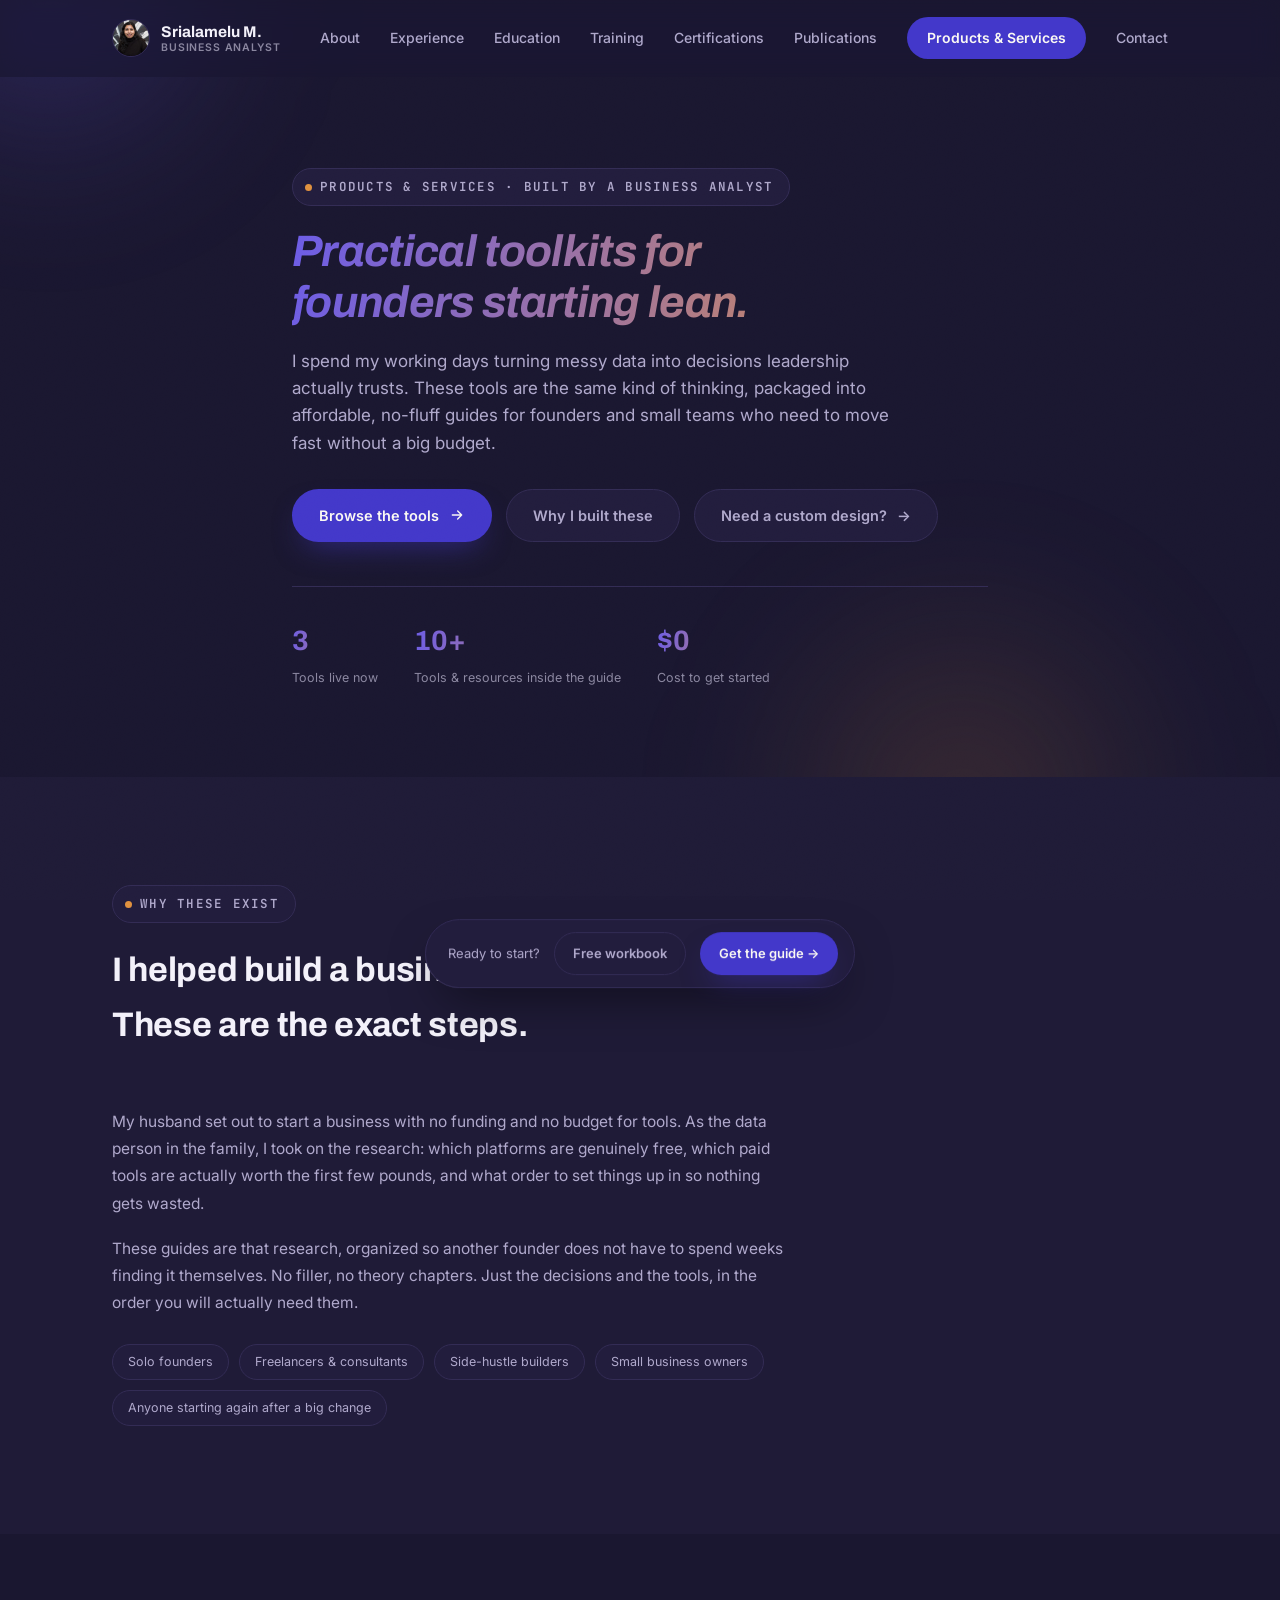
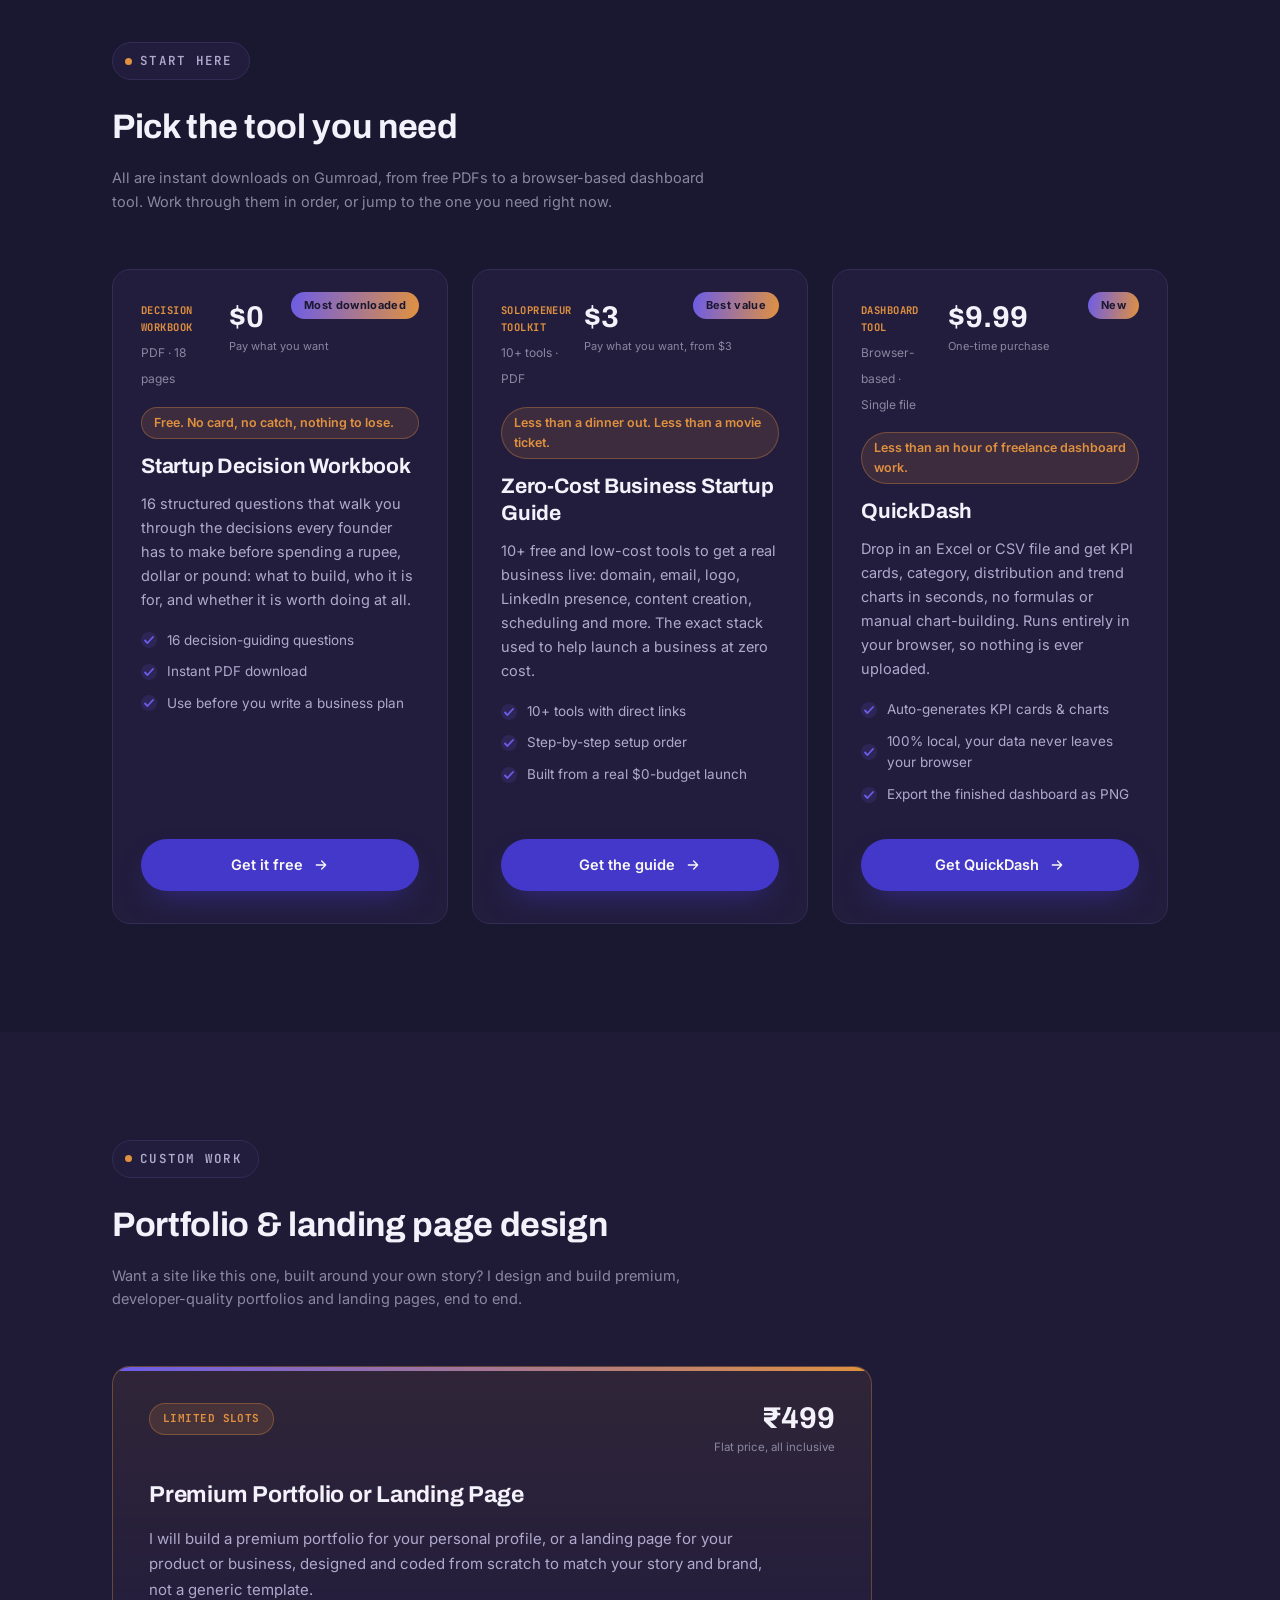
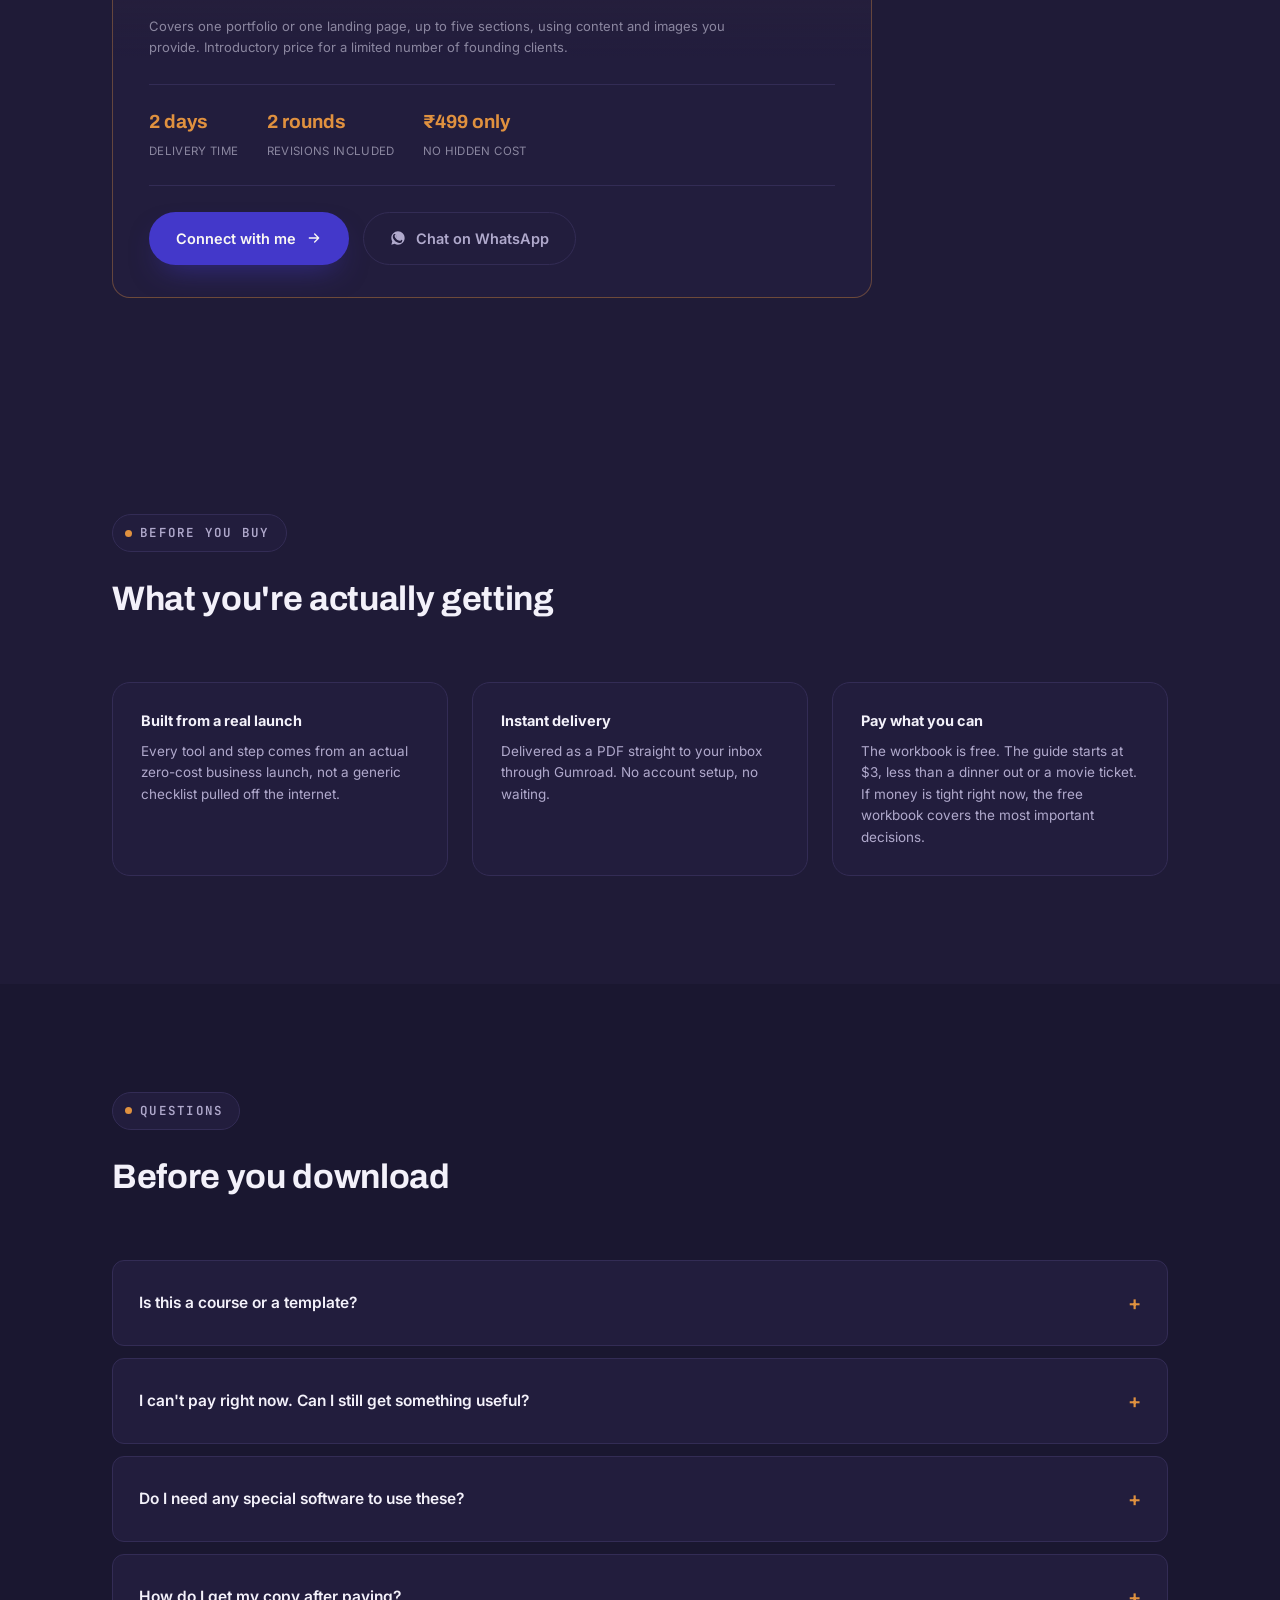
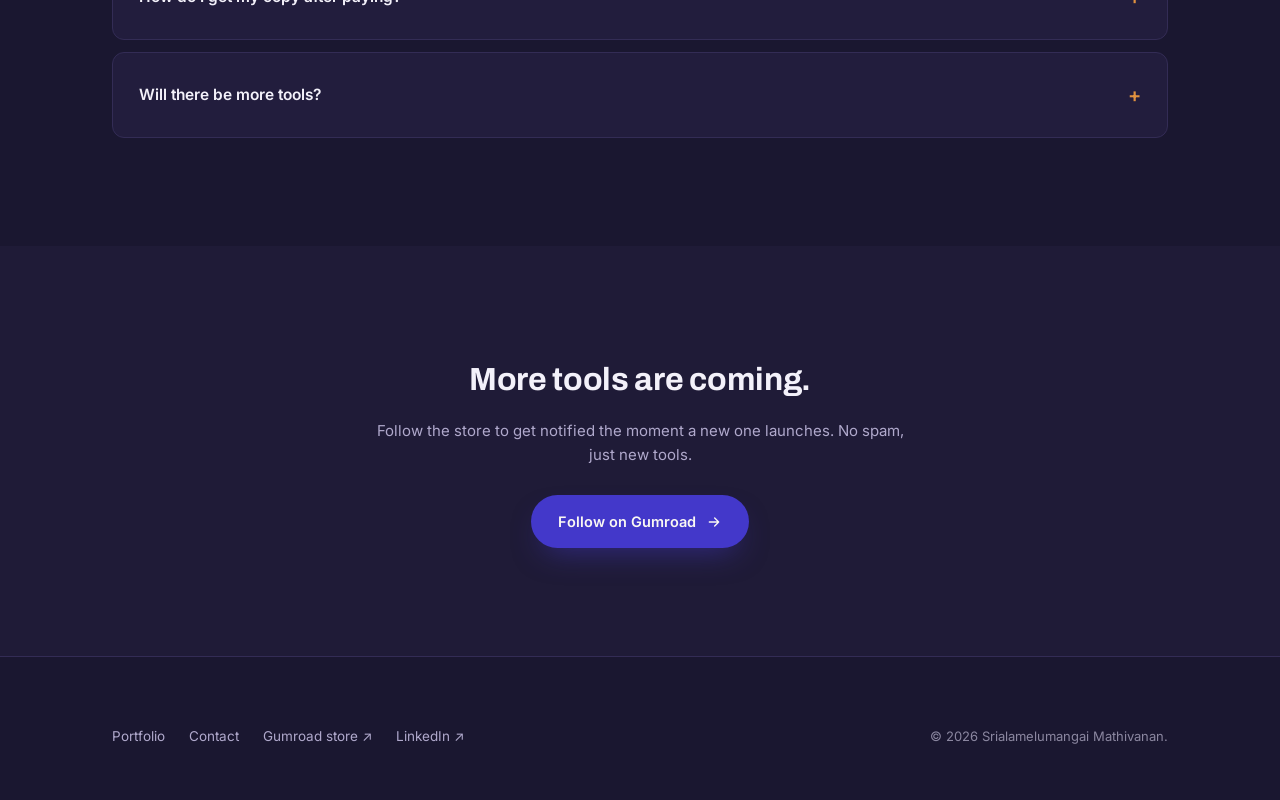
==== commit 85057102: "Add files via upload" ====
--- a/products.html
+++ b/products.html
@@ -1599,7 +1599,7 @@
 <!-- ===== NAV ===== -->
 <header class="site-header" id="siteHeader">
   <div class="container header-inner">
-    <a href="preview_index.html#top" class="brand">
+    <a href="index.html#top" class="brand">
       <span class="brand-avatar"><img src="[data-uri]" alt="Srialamelumangai Mathivanan"></span>
       <span class="brand-text">
         <span class="brand-name">Srialamelu M.</span>
@@ -1607,12 +1607,14 @@
       </span>
     </a>
     <nav class="main-nav" id="mainNav">
-      <a href="preview_index.html#about">About</a>
-      <a href="preview_index.html#experience">Experience</a>
-      <a href="preview_index.html#education">Education</a>
-      <a href="preview_index.html#publications">Publications</a>
+      <a href="index.html#about">About</a>
+      <a href="index.html#experience">Experience</a>
+      <a href="index.html#education">Education</a>
+      <a href="index.html#training">Training</a>
+      <a href="index.html#certifications">Certifications</a>
+      <a href="index.html#publications">Publications</a>
       <a href="products.html" class="nav-cta">Products &amp; Services</a>
-      <a href="preview_index.html#contact">Contact</a>
+      <a href="index.html#contact">Contact</a>
     </nav>
     <button class="nav-toggle" id="navToggle" aria-label="Toggle navigation">
       <span></span><span></span><span></span>
@@ -1644,7 +1646,7 @@
     </div>
 
     <div class="prod-stats">
-      <div class="prod-stat"><strong>2</strong><span>Tools live now</span></div>
+      <div class="prod-stat"><strong>3</strong><span>Tools live now</span></div>
       <div class="prod-stat"><strong>10+</strong><span>Tools &amp; resources inside the guide</span></div>
       <div class="prod-stat"><strong>$0</strong><span>Cost to get started</span></div>
     </div>
@@ -1680,11 +1682,11 @@
     <div class="section-head reveal">
       <p class="eyebrow">Start here</p>
       <h2>Pick the tool you need</h2>
-      <p class="section-note">Both are instant PDF downloads on Gumroad. Work through them in order, or jump to the one you need right now.</p>
+      <p class="section-note">All are instant downloads on Gumroad, from free PDFs to a browser-based dashboard tool. Work through them in order, or jump to the one you need right now.</p>
     </div>
 
     <div class="prod-grid reveal" id="prodGrid">
-      <!-- Rendered by products.js from the PRODUCTS array -->
+      <!-- Rendered by the PRODUCTS array in the script at the bottom of this page -->
     </div>
   </div>
 </section>
@@ -1776,7 +1778,7 @@
     <div class="faq-list reveal">
       <details class="faq-item">
         <summary>Is this a course or a template?</summary>
-        <p>Neither, exactly. The workbook is a structured set of questions you answer for your own idea. The guide is a curated list of tools with direct links and a recommended setup order. Both are built to be used in an afternoon, not studied for weeks.</p>
+        <p>Neither, exactly. The workbook is a structured set of questions you answer for your own idea. The guide is a curated list of tools with direct links and a recommended setup order. QuickDash is a ready-to-use tool, not a guide. All three are built to be used in an afternoon, not studied for weeks.</p>
       </details>
       <details class="faq-item">
         <summary>I can't pay right now. Can I still get something useful?</summary>
@@ -1784,7 +1786,7 @@
       </details>
       <details class="faq-item">
         <summary>Do I need any special software to use these?</summary>
-        <p>No. Both are PDFs you can read on your phone, tablet or computer. The guide links out to the actual tools, most of which have free tiers.</p>
+        <p>No. The workbook and guide are PDFs you can read on your phone, tablet or computer, and the guide links out to the actual tools, most of which have free tiers. QuickDash runs right in your browser, no install and nothing uploaded anywhere.</p>
       </details>
       <details class="faq-item">
         <summary>How do I get my copy after paying?</summary>
@@ -1814,8 +1816,8 @@
 <footer class="simple-footer">
   <div class="container simple-footer-inner">
     <div class="simple-footer-links">
-      <a href="preview_index.html#top">Portfolio</a>
-      <a href="preview_index.html#contact">Contact</a>
+      <a href="index.html#top">Portfolio</a>
+      <a href="index.html#contact">Contact</a>
       <a href="https://alamelumangai.gumroad.com/" target="_blank" rel="noopener">Gumroad store ↗</a>
       <a href="https://www.linkedin.com/in/srialamelumangai" target="_blank" rel="noopener">LinkedIn ↗</a>
     </div>
@@ -1970,6 +1972,24 @@
     ],
     cta: "Get the guide",
     url: "https://alamelumangai.gumroad.com/l/zerocostbusinessguide"
+  },
+  {
+    id: "quickdash",
+    tag: "Dashboard Tool",
+    format: "Browser-based · Single file",
+    title: "QuickDash",
+    price: "$9.99",
+    priceNote: "One-time purchase",
+    compare: "Less than an hour of freelance dashboard work.",
+    badge: "New",
+    description: "Drop in an Excel or CSV file and get KPI cards, category, distribution and trend charts in seconds, no formulas or manual chart-building. Runs entirely in your browser, so nothing is ever uploaded.",
+    features: [
+      "Auto-generates KPI cards & charts",
+      "100% local, your data never leaves your browser",
+      "Export the finished dashboard as PNG"
+    ],
+    cta: "Get QuickDash",
+    url: "https://alamelumangai.gumroad.com/l/okfnjg"
   }
 ];
 
@@ -2003,15 +2023,7 @@
     </article>
   `).join("");
 
-  const comingSoon = `
-    <article class="prod-card prod-card-coming">
-      <div class="prod-coming-icon" aria-hidden="true">＋</div>
-      <h3>More tools launching soon</h3>
-      <p>The next toolkit is in the works. Check back, or follow the store for a heads-up the day it goes live.</p>
-    </article>
-  `;
-
-  grid.innerHTML = cards + comingSoon;
+  grid.innerHTML = cards;
 }
 
 document.addEventListener("DOMContentLoaded", renderProducts);
